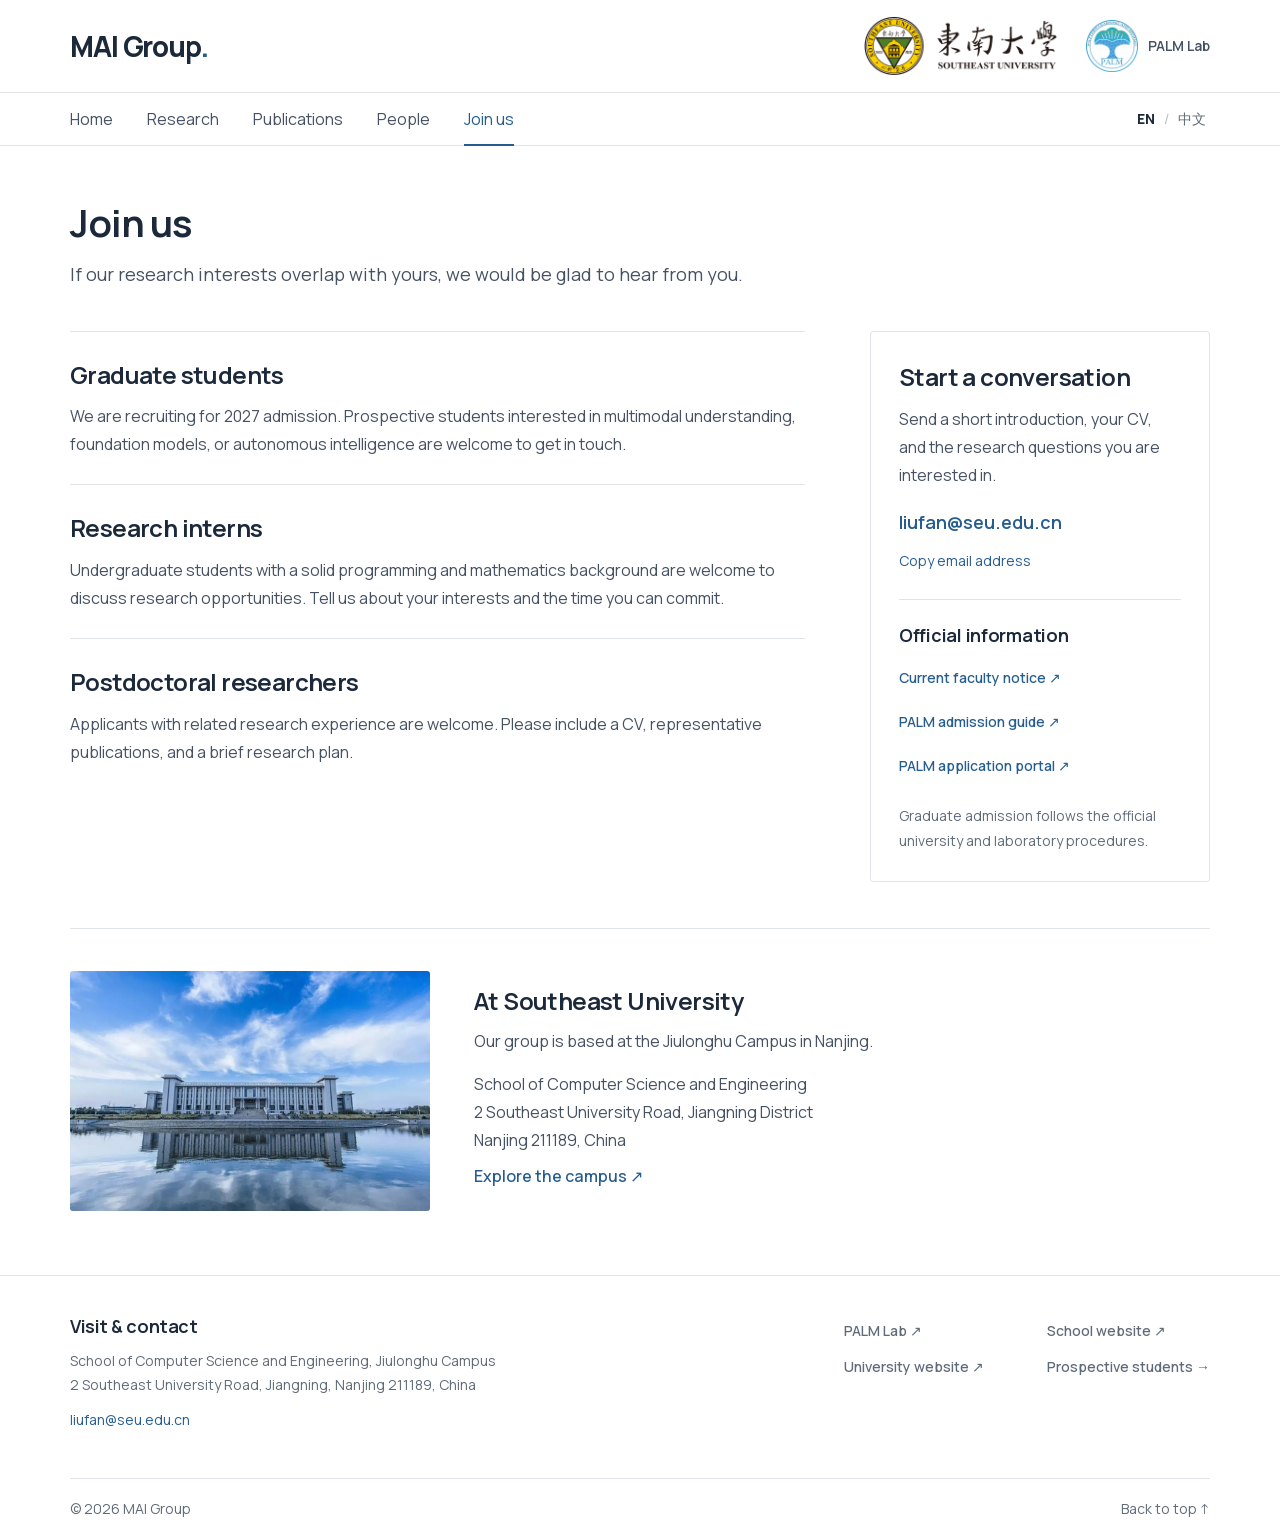
==== join.html @ bd6bc907 "Publish MAI Group academic website" ====
<!doctype html>
<html lang="en"><head><meta charset="UTF-8"><meta name="viewport" content="width=device-width, initial-scale=1"><title>Join us · MAI Group</title><meta name="description" content="Multimodal Autonomous Intelligence at PALM Lab, Southeast University. Research, people, publications, and opportunities with Prof. Fan Liu."><meta name="theme-color" content="#ffffff"><meta property="og:title" content="Join us · MAI Group"><meta property="og:description" content="Multimodal Autonomous Intelligence at Southeast University"><link rel="icon" href="assets/favicon.svg" type="image/svg+xml"><link rel="stylesheet" href="assets/fonts.css"><link rel="stylesheet" href="style.css"><script src="content.js" defer></script><script src="app.js" defer></script></head>
<body data-page="join"><a data-en="Skip to content" data-zh="跳转到正文" href="#main" class="skip-link">Skip to content</a>
<header class="site-header"><div class="container masthead"><a href="index.html" class="brand" aria-label="MAI Group home">MAI Group<span class="brand-dot" aria-hidden="true">.</span></a><div class="institution-logos"><a href="https://www.seu.edu.cn/" target="_blank" rel="noopener noreferrer" aria-label="Southeast University"><img src="assets/identity/seu.png" alt="Southeast University / 东南大学" class="seu-logo" fetchpriority="high" decoding="async"></a><a href="https://palm.seu.edu.cn/" target="_blank" rel="noopener noreferrer" class="palm-lockup" aria-label="PALM Lab"><img src="assets/identity/palm.png" alt="PALM Lab" class="palm-logo" fetchpriority="high" decoding="async"><span>PALM Lab</span></a></div></div><div class="nav-row"><div class="container nav-inner"><nav class="main-nav" id="main-nav" aria-label="Main navigation"><a data-en="Home" data-zh="首页" href="index.html">Home</a><a data-en="Research" data-zh="研究方向" href="research.html">Research</a><a data-en="Publications" data-zh="论文" href="publications.html">Publications</a><a data-en="People" data-zh="团队" href="people.html">People</a><a data-en="Join us" data-zh="加入我们" href="join.html" class="active" aria-current="page">Join us</a></nav><div class="nav-actions"><button class="language-toggle" id="language-toggle" aria-label="Switch to Chinese"><span data-lang-label="en" class="active">EN</span><span aria-hidden="true">/</span><span data-lang-label="zh">中文</span></button><button class="menu-toggle" id="menu-toggle" aria-expanded="false" aria-controls="main-nav" aria-label="Open navigation"><span></span><span></span></button></div></div></div></header>
<main class="container" id="main"><div class="page-heading"><h1 data-en="Join us" data-zh="加入我们" >Join us</h1><p data-en="If our research interests overlap with yours, we would be glad to hear from you." data-zh="如果你对我们的研究方向感兴趣，欢迎与我们交流。" >If our research interests overlap with yours, we would be glad to hear from you.</p></div><div class="join-layout"><div class="opportunities"><article class="opportunity"><h2 data-en="Graduate students" data-zh="硕士生与博士生" >Graduate students</h2><p data-en="We are recruiting for 2027 admission. Prospective students interested in multimodal understanding, foundation models, or autonomous intelligence are welcome to get in touch." data-zh="课题组招收 2027 级硕士生与博士生，欢迎对多模态理解、基础模型或自主智能感兴趣的同学联系。" >We are recruiting for 2027 admission. Prospective students interested in multimodal understanding, foundation models, or autonomous intelligence are welcome to get in touch.</p></article><article class="opportunity"><h2 data-en="Research interns" data-zh="科研实习生" >Research interns</h2><p data-en="Undergraduate students with a solid programming and mathematics background are welcome to discuss research opportunities. Tell us about your interests and the time you can commit." data-zh="欢迎具备编程与数学基础的本科生交流科研实习机会。来信可以介绍研究兴趣，以及能够投入科研的时间。" >Undergraduate students with a solid programming and mathematics background are welcome to discuss research opportunities. Tell us about your interests and the time you can commit.</p></article><article class="opportunity"><h2 data-en="Postdoctoral researchers" data-zh="博士后" >Postdoctoral researchers</h2><p data-en="Applicants with related research experience are welcome. Please include a CV, representative publications, and a brief research plan." data-zh="欢迎具有相关研究经历的申请者联系。请提供个人简历、代表性论文及简要研究计划。" >Applicants with related research experience are welcome. Please include a CV, representative publications, and a brief research plan.</p></article></div><aside class="contact-panel"><h2 data-en="Start a conversation" data-zh="联系我们" >Start a conversation</h2><p data-en="Send a short introduction, your CV, and the research questions you are interested in." data-zh="请简要介绍自己，附上个人简历，并说明感兴趣的研究问题。" >Send a short introduction, your CV, and the research questions you are interested in.</p><a class="contact-email" href="mailto:liufan@seu.edu.cn">liufan@seu.edu.cn</a><button data-en="Copy email address" data-zh="复制邮箱" id="copy-email" class="copy-button">Copy email address</button><hr><h3 data-en="Official information" data-zh="官方信息" >Official information</h3><a data-en="Current faculty notice ↗" data-zh="教师主页招生信息 ↗" href="https://cs.seu.edu.cn/liufan/main.htm" class="text-link" target="_blank" rel="noopener noreferrer">Current faculty notice ↗</a><a data-en="PALM admission guide ↗" data-zh="PALM 实验室申请指南 ↗" href="https://palm.seu.edu.cn/application.html" class="text-link" target="_blank" rel="noopener noreferrer">PALM admission guide ↗</a><a data-en="PALM application portal ↗" data-zh="PALM 实验室申请入口 ↗" href="https://palmlab.cn/" class="text-link" target="_blank" rel="noopener noreferrer">PALM application portal ↗</a><p data-en="Graduate admission follows the official university and laboratory procedures." data-zh="研究生录取遵循学校与实验室的正式流程。" class="contact-note">Graduate admission follows the official university and laboratory procedures.</p></aside></div><section class="visit-section"><img src="assets/campus-library.jpg" alt="Li Wenzheng Library, Jiulonghu Campus" class="" loading="lazy" decoding="async"><div><h2 data-en="At Southeast University" data-zh="在东南大学" >At Southeast University</h2><p data-en="Our group is based at the Jiulonghu Campus in Nanjing." data-zh="课题组位于南京东南大学九龙湖校区。" >Our group is based at the Jiulonghu Campus in Nanjing.</p><p data-en="School of Computer Science and Engineering
2 Southeast University Road, Jiangning District
Nanjing 211189, China" data-zh="南京市江宁区东南大学路 2 号
东南大学九龙湖校区计算机科学与工程学院
邮编 211189" class="address">School of Computer Science and Engineering
2 Southeast University Road, Jiangning District
Nanjing 211189, China</p><a data-en="Explore the campus ↗" data-zh="了解校园 ↗" href="https://seuaa.seu.edu.cn/2023/1228/c51495a477424/page.psp" class="text-link" target="_blank" rel="noopener noreferrer">Explore the campus ↗</a></div></section></main>
<footer class="site-footer"><div class="container footer-grid"><div><h2 data-en="Visit &amp; contact" data-zh="访问与联系" >Visit &amp; contact</h2><p data-en="School of Computer Science and Engineering, Jiulonghu Campus" data-zh="东南大学九龙湖校区计算机科学与工程学院" >School of Computer Science and Engineering, Jiulonghu Campus</p><p data-en="2 Southeast University Road, Jiangning, Nanjing 211189, China" data-zh="南京市江宁区东南大学路 2 号 · 邮编 211189" >2 Southeast University Road, Jiangning, Nanjing 211189, China</p><a class="email-link" href="mailto:liufan@seu.edu.cn">liufan@seu.edu.cn</a></div><div class="footer-links"><a data-en="PALM Lab ↗" data-zh="PALM 实验室 ↗" href="https://palm.seu.edu.cn/" class="text-link" target="_blank" rel="noopener noreferrer">PALM Lab ↗</a><a data-en="School website ↗" data-zh="学院官网 ↗" href="https://cs.seu.edu.cn/" class="text-link" target="_blank" rel="noopener noreferrer">School website ↗</a><a data-en="University website ↗" data-zh="学校官网 ↗" href="https://www.seu.edu.cn/" class="text-link" target="_blank" rel="noopener noreferrer">University website ↗</a><a data-en="Prospective students →" data-zh="申请与交流 →" href="join.html" class="text-link">Prospective students →</a></div></div><div class="container footer-bottom"><p>© <span id="current-year">2026</span> MAI Group</p><a data-en="Back to top ↑" data-zh="返回顶部 ↑" href="#">Back to top ↑</a></div></footer><div class="toast" id="toast" role="status" aria-live="polite"></div>
<dialog id="citation-dialog" aria-labelledby="citation-heading"><div class="dialog-heading"><h2 data-en="Citation" data-zh="引用信息" id="citation-heading">Citation</h2><button id="close-dialog" aria-label="Close">×</button></div><p id="citation-text"></p><div class="dialog-actions"><button data-en="Copy citation" data-zh="复制引用" id="copy-citation" class="button">Copy citation</button></div></dialog>
</body></html>
---- assets/fonts.css ----
@font-face {
  font-family: 'Manrope';
  font-style: normal;
  font-weight: 400 800;
  font-display: swap;
  src: url(./manrope-normal.woff2) format('woff2');
  unicode-range: U+0000-00FF, U+0131, U+0152-0153, U+02BB-02BC, U+02C6, U+02DA, U+02DC, U+0304, U+0308, U+0329, U+2000-206F, U+20AC, U+2122, U+2191, U+2193, U+2212, U+2215, U+FEFF, U+FFFD;
}
---- style.css ----
@charset "UTF-8";
/* One family and a shared scale for all pages. */
:root{--page:#fff;--ink:#1c293b;--body:#465263;--muted:#606b79;--accent:#265d91;--line:#e1e5ea;--subtle:#f5f7fa;--font:'Manrope',-apple-system,BlinkMacSystemFont,'Segoe UI','PingFang SC','Microsoft YaHei',sans-serif;--text-sm:14px;--text-body:16px;--text-lead:18px;--text-heading:20px;--text-section:28px;--text-hero:46px}
*{box-sizing:border-box}html{scroll-padding-top:158px}body{margin:0;background:var(--page);color:var(--ink);font:400 var(--text-body)/1.75 var(--font);-webkit-font-smoothing:antialiased}button,input,select{font:inherit}button{cursor:pointer;color:inherit;border:0;background:transparent}a{color:var(--accent);text-decoration:none;text-underline-offset:4px}a:hover{text-decoration:underline}a,button,input,select{-webkit-tap-highlight-color:transparent}a:focus-visible,button:focus-visible,input:focus-visible,select:focus-visible{outline:2px solid var(--accent);outline-offset:4px}::selection{background:#dce9f6;color:var(--ink)}p,h1,h2,h3,figure{margin:0}h1,h2,h3{font-weight:650;line-height:1.4}h2{font-size:28px;letter-spacing:-.025em}h3{font-size:20px;letter-spacing:-.015em}img{display:block;max-width:100%}svg{display:block}[hidden]{display:none!important}.container{width:calc(100% - 96px);max-width:1140px;margin-inline:auto}.sr-only{position:absolute;width:1px;height:1px;padding:0;margin:-1px;overflow:hidden;clip:rect(0,0,0,0);white-space:nowrap;border:0}.skip-link{position:fixed;top:-70px;left:16px;background:var(--ink);color:#fff;padding:12px 20px;z-index:100}.skip-link:focus{top:12px}.text-link{display:inline-flex;align-items:center;min-height:44px;font-weight:550;font-size:16px}.button{display:inline-flex;align-items:center;justify-content:center;min-height:46px;padding:10px 20px;background:var(--accent);color:#fff;border:1px solid var(--accent);border-radius:3px;font-weight:550;font-size:16px}.button:hover{background:#1c4b78;text-decoration:none}.button.secondary{background:#fff;color:var(--accent)}.button.secondary:hover{background:#edf3f9}.resource-links{display:flex;align-items:center;flex-wrap:wrap;gap:20px}.resource-links a,.resource-links button{font-size:14px;min-height:44px;display:inline-flex;align-items:center;font-weight:550;padding:0;color:var(--accent)}.inline-link{font-weight:550}
/* Institutional masthead. */
.site-header{position:sticky;top:0;z-index:40;background:#fff}.masthead{height:92px;display:flex;align-items:center;justify-content:space-between;gap:28px}.brand{color:var(--ink);font-size:28px;letter-spacing:-.04em;font-weight:750;white-space:nowrap}.brand:hover{text-decoration:none;color:var(--accent)}.brand-dot{color:var(--accent)}.institution-logos{display:flex;align-items:center;gap:28px}.seu-logo{width:195px;height:auto}.palm-lockup{display:flex;gap:10px;align-items:center;color:var(--body);font-size:14px;font-weight:600}.palm-logo{height:52px;width:52px;object-fit:contain}.nav-row{border-top:1px solid var(--line);border-bottom:1px solid var(--line)}.nav-inner{height:52px;display:flex;align-items:center;justify-content:space-between}.main-nav{display:flex;gap:34px;height:100%;align-items:center}.main-nav a{color:var(--body);height:100%;display:flex;align-items:center;position:relative}.main-nav a:hover,.main-nav a.active{color:var(--accent);text-decoration:none}.main-nav a.active::after{position:absolute;content:'';height:2px;bottom:-1px;left:0;right:0;background:var(--accent)}.nav-actions{display:flex;align-items:center;gap:12px}.language-toggle{display:flex;align-items:center;gap:9px;font-size:14px;min-height:44px;padding:0 4px;color:var(--muted)}.language-toggle .active{font-weight:750;color:var(--ink)}.language-toggle>span:nth-child(2){color:#b2b8c1}.menu-toggle{display:none;width:44px;height:44px;align-items:center;justify-content:center;flex-direction:column;gap:6px}.menu-toggle span{display:block;width:22px;height:2px;background:var(--ink)}.menu-toggle[aria-expanded=true] span:first-child{transform:translateY(4px) rotate(45deg)}.menu-toggle[aria-expanded=true] span:last-child{transform:translateY(-4px) rotate(-45deg)}
.home-hero{display:grid;grid-template-columns:minmax(0,1.3fr) minmax(0,1fr);gap:64px;padding:60px 0 48px;align-items:center}.hero-copy h1{font-size:46px;line-height:1.2;letter-spacing:-.035em;max-width:580px}.hero-description{font-size:18px;line-height:1.75;color:var(--body);margin-top:22px}.hero-affiliation{margin-top:14px;color:var(--muted);font-size:16px}.hero-actions{display:flex;align-items:center;gap:25px;margin-top:26px;flex-wrap:wrap}.campus-figure img{width:100%;aspect-ratio:1.5;object-fit:cover;border-radius:3px}.campus-figure figcaption{font-size:14px;margin-top:10px;color:var(--muted)}.campus-figure figcaption a{color:var(--muted)}.research-strip{display:grid;grid-template-columns:repeat(3,minmax(0,1fr));border-block:1px solid var(--line)}.research-entry{padding:24px 32px 26px 0;position:relative;color:var(--ink)}.research-entry+.research-entry{border-left:1px solid var(--line);padding-left:28px}.research-entry h2{font-size:20px;letter-spacing:-.015em;margin-bottom:9px;padding-right:20px}.research-entry p{font-size:14px;line-height:1.75;color:var(--muted);max-width:280px}.research-entry>span{position:absolute;right:20px;top:24px;color:var(--accent);font-size:20px}.research-entry:hover{text-decoration:none}.research-entry:hover h2{color:var(--accent)}.section{padding:48px 0;border-top:1px solid var(--line)}.section-heading{display:flex;justify-content:space-between;align-items:baseline;gap:24px;margin-bottom:26px}.section-heading .text-link{white-space:nowrap}.news-section{display:grid;grid-template-columns:190px 1fr;gap:28px;padding:34px 0 36px}.news-section .section-heading{margin:0}.news-list article{display:grid;grid-template-columns:96px 1fr;gap:24px;padding:7px 0}.news-list time{color:var(--muted);font-size:14px;line-height:28px}.news-list p{font-size:16px;line-height:1.75;color:var(--body)}.news-list .inline-link{white-space:nowrap;font-size:14px}.project-grid{display:grid;grid-template-columns:repeat(3,minmax(0,1fr));gap:28px}.project-visual{display:flex;align-items:center;justify-content:center;height:172px;border:1px solid var(--line);background:#fff;border-radius:3px;overflow:hidden;padding:13px}.project-visual img{width:100%;height:100%;object-fit:contain}.project-visual:hover{border-color:#98b3cb}.paper-meta{display:flex;align-items:center;flex-wrap:wrap;gap:10px;font-size:14px;margin:18px 0 9px}.venue{font-weight:650;color:var(--accent)}.oral{font-weight:600;color:#805426;border-left:1px solid #d9c9b8;padding-left:10px}.project-card h3 a{color:var(--ink)}.project-card h3 a:hover{color:var(--accent)}.project-card>p{margin-top:10px;color:var(--body);font-size:16px;line-height:1.75}.project-card .resource-links{margin-top:7px}.people-preview{display:grid;grid-template-columns:repeat(5,minmax(0,1fr));gap:30px}.person-preview{color:var(--ink)}.person-preview>img,.mini-placeholder{width:116px;height:116px;border-radius:50%;object-fit:cover;object-position:50% 32%;margin-bottom:17px}.person-preview:first-child img{object-position:50% 18%}.person-preview h3{font-size:18px}.person-preview p{font-size:14px;color:var(--muted);margin-top:4px}.person-preview:hover{text-decoration:none}.person-preview:hover h3{color:var(--accent)}.mini-placeholder{background:#f1f4f7;display:flex;justify-content:center;align-items:center;font-weight:600;font-size:28px;color:#708096}.join-banner{border:1px solid var(--line);border-left:3px solid var(--accent);padding:28px 32px;display:flex;align-items:center;justify-content:space-between;gap:32px;margin:16px 0 62px}.join-banner h2{font-size:24px;margin-bottom:6px}.join-banner p{color:var(--body)}.join-banner>.button{flex-shrink:0}
.page-heading{padding:52px 0 34px;max-width:830px}.page-heading h1{font-size:38px;letter-spacing:-.03em;line-height:1.3}.page-heading p{font-size:18px;color:var(--body);margin-top:12px}.on-this-page{display:flex;gap:30px;flex-wrap:wrap;border-bottom:1px solid var(--line);padding-bottom:15px}.research-section{display:grid;grid-template-columns:310px minmax(0,1fr);gap:64px;padding:44px 0;border-bottom:1px solid var(--line)}.research-section:last-of-type{border-bottom:0;margin-bottom:24px}.research-intro h2{font-size:28px}.research-intro>p{color:var(--body);margin-top:15px}.research-intro .research-focus{font-size:14px;color:var(--muted);margin-top:20px}.research-papers{display:grid;gap:25px}.research-paper+.research-paper{border-top:1px solid var(--line);padding-top:24px}.research-paper .paper-meta{margin-top:0}.research-paper h3 a{color:var(--ink)}.research-paper>p{margin-top:9px;color:var(--body)}.research-paper .resource-links{margin-top:6px}.publication-controls{border-bottom:1px solid var(--line);padding-bottom:22px}.scope-filters{display:flex;gap:8px;flex-wrap:wrap;margin-bottom:20px}.filter-button{min-height:44px;padding:8px 17px;font-size:16px;border:1px solid var(--line);border-radius:3px;color:var(--body)}.filter-button:hover{background:var(--subtle)}.filter-button.active{color:var(--accent);border-color:#b7cada;background:#edf3f9;font-weight:600}.publication-tools{display:flex;gap:18px}.search-label{display:flex;align-items:center;gap:10px;flex:1;max-width:580px;border:1px solid #c4ccd6;border-radius:3px;padding:0 13px}.search-label svg{width:19px;height:19px;fill:none;stroke:var(--muted);stroke-width:1.7;flex-shrink:0}.search-label input{min-width:0;width:100%;height:46px;background:none;border:none;color:var(--ink);outline:none;font-size:16px}.search-label:focus-within{outline:2px solid var(--accent);outline-offset:2px}.search-label input:focus-visible{outline:none}.search-label input::placeholder{color:var(--muted)}.topic-label select{max-width:100%;height:48px;border:1px solid #c4ccd6;border-radius:3px;background:#fff;padding:0 30px 0 13px;color:var(--body);font-size:16px}.result-count{font-size:14px;color:var(--muted);padding:18px 0 0;min-height:42px}.publication-row{display:grid;grid-template-columns:175px minmax(0,1fr);gap:28px;padding:26px 0;border-bottom:1px solid var(--line)}.publication-thumbnail{display:flex;align-items:center;justify-content:center;width:175px;min-height:118px;max-height:145px;border:1px solid var(--line);border-radius:3px;padding:10px}.publication-thumbnail img{width:100%;max-height:125px;object-fit:contain}.publication-text-thumb{align-self:start;display:flex;flex-direction:column;justify-content:center;align-items:flex-start;padding:20px;background:var(--subtle);color:var(--body);font-size:14px;line-height:1.5;gap:8px}.publication-text-thumb strong{color:var(--accent);font-size:18px}.publication-row .paper-meta{margin-top:0}.publication-row h2{font-size:20px;line-height:1.5;letter-spacing:-.01em}.publication-row h2>a{color:var(--ink)}.publication-authors{font-size:14px;color:var(--muted);margin-top:8px;line-height:1.9}.publication-authors a{color:var(--ink);font-weight:600}.publication-row .resource-links{margin-top:5px}.publication-note{margin:28px 0 60px;font-size:14px;color:var(--muted)}.empty-state{padding:60px 0;text-align:center}.empty-state p{margin:12px 0 24px;color:var(--muted)}
.people-section{padding:28px 0 44px;border-top:1px solid var(--line)}.faculty-profile{display:grid;grid-template-columns:166px minmax(0,680px);gap:32px;align-items:start}.faculty-portrait{width:166px;height:204px;object-fit:cover;object-position:center 22%;border-radius:3px}.name-line{display:flex;align-items:baseline;gap:15px}.name-line h3{font-size:24px}.name-line span{font-size:16px;color:var(--muted)}.faculty-role{color:var(--accent);margin-top:3px}.faculty-bio{color:var(--body);margin:15px 0 10px}.people-grid{display:grid;grid-template-columns:repeat(3,minmax(0,1fr));gap:36px}.person-card{display:grid;grid-template-columns:112px minmax(0,1fr);column-gap:20px;align-items:start;scroll-margin-top:20px}.portrait{width:112px;height:140px;border-radius:3px;object-fit:cover;object-position:center 28%}.name-placeholder{display:flex;align-items:center;justify-content:center;background:#f1f4f7;color:#708096;font-size:30px;font-weight:600}.person-info h3{font-size:20px}.person-other-name{font-size:14px;color:var(--muted);margin-top:2px}.person-institution{font-size:14px;color:var(--body);margin-top:10px}.person-interests{font-size:14px;color:var(--muted);margin-top:9px;line-height:1.7}.person-info .resource-links{column-gap:15px;row-gap:0;margin-top:6px}
.join-layout{display:grid;grid-template-columns:minmax(0,1fr) 340px;gap:65px;padding:6px 0 46px}.opportunity{padding:26px 0;border-top:1px solid var(--line)}.opportunity h2{font-size:24px;margin-bottom:11px}.opportunity p{color:var(--body)}.contact-panel{border:1px solid var(--line);padding:28px;align-self:start;border-radius:3px}.contact-panel h2{font-size:24px;margin-bottom:12px}.contact-panel p{color:var(--body)}.contact-email{display:block;font-size:18px;font-weight:600;margin-top:18px;overflow-wrap:anywhere}.copy-button{color:var(--accent);font-size:14px;padding:5px 0;min-height:44px}.contact-panel hr{border:0;border-top:1px solid var(--line);margin:16px 0 23px}.contact-panel h3{font-size:18px;margin-bottom:8px}.contact-panel>.text-link{display:flex;font-size:14px}.contact-panel .contact-note{font-size:14px;margin-top:16px;color:var(--muted)}.visit-section{border-top:1px solid var(--line);display:grid;grid-template-columns:360px minmax(0,1fr);gap:44px;align-items:center;padding:42px 0 64px}.visit-section img{width:100%;border-radius:3px}.visit-section h2{font-size:24px;margin-bottom:10px}.visit-section p{color:var(--body)}.address{white-space:pre-line;margin-top:15px}
.project-detail{padding:35px 0 65px}.breadcrumb{font-size:14px}.project-detail .paper-meta{margin-top:30px}.project-detail h1{font-size:34px;line-height:1.4;letter-spacing:-.025em;max-width:960px}.project-detail .publication-authors{font-size:16px;max-width:960px;margin-top:14px}.project-detail>.resource-links{margin-top:18px;gap:24px}.project-figure{margin:32px 0;border:1px solid var(--line);padding:26px;border-radius:3px}.project-figure img{width:100%;max-height:520px;object-fit:contain}.project-figure figcaption{font-size:14px;color:var(--muted);margin-top:15px}.project-overview{display:grid;grid-template-columns:220px 1fr;gap:40px;border-top:1px solid var(--line);padding:28px 0;margin-top:30px}.project-overview h2{font-size:24px}.project-overview p{color:var(--body);max-width:760px}.project-related{border-top:1px solid var(--line);margin-top:12px;padding-top:18px}.project-not-found{padding:65px 0}.project-not-found h1{font-size:32px}.project-not-found p{margin:15px 0 25px;color:var(--body)}
.site-footer{border-top:1px solid var(--line);background:#fff}.footer-grid{display:grid;grid-template-columns:1fr auto;gap:48px;padding:38px 0}.footer-grid h2{font-size:18px;margin-bottom:10px}.footer-grid p,.footer-links a{font-size:14px;color:var(--muted)}.email-link{font-size:14px;display:inline-block;margin-top:10px;min-height:32px}.footer-links{display:grid;grid-template-columns:1fr 1fr;column-gap:40px;align-content:start}.footer-links .text-link{min-height:36px}.footer-bottom{display:flex;justify-content:space-between;gap:24px;border-top:1px solid var(--line);padding:18px 0;font-size:14px;color:var(--muted)}.footer-bottom a{color:var(--muted)}.toast{position:fixed;bottom:24px;left:50%;transform:translateX(-50%);max-width:calc(100% - 40px);background:var(--ink);color:#fff;border-radius:4px;font-size:14px;padding:10px 18px;z-index:100;display:none}.toast.visible{display:block}dialog{border:1px solid var(--line);border-radius:6px;padding:28px;width:min(640px,calc(100% - 32px));color:var(--ink);font:inherit;max-height:80vh;overflow:auto}dialog::backdrop{background:#1c293b66}.dialog-heading{display:flex;align-items:center;justify-content:space-between;gap:20px;margin-bottom:20px}.dialog-heading h2{font-size:24px}.dialog-heading button{width:44px;height:44px;font-size:28px}.dialog-actions{margin-top:25px}#citation-text{color:var(--body);overflow-wrap:anywhere}
@media(max-width:1100px){.container{width:calc(100% - 64px)}.home-hero{gap:36px}.hero-copy h1{font-size:40px}.people-grid{gap:24px}.person-card{grid-template-columns:1fr}.portrait{width:150px;height:172px;margin-bottom:16px}.project-grid{gap:22px}.project-visual{height:145px}.research-entry+.research-entry{padding-left:20px}.research-entry{padding-right:25px}.research-entry h2{font-size:18px}.research-entry>span{right:8px}.join-layout{gap:36px;grid-template-columns:1fr 310px}.contact-panel{padding:24px}.research-section{grid-template-columns:270px 1fr;gap:36px}.news-section{grid-template-columns:150px 1fr}}
@media(max-width:760px){html{scroll-padding-top:140px}.container{width:calc(100% - 40px)}.masthead{height:78px;gap:14px}.brand{font-size:24px}.institution-logos{gap:15px}.seu-logo{width:148px}.palm-logo{width:42px;height:42px}.palm-lockup span{display:none}.nav-inner{height:48px}.main-nav{gap:24px}.main-nav a{font-size:14px}.home-hero{grid-template-columns:1fr;gap:28px;padding-top:36px}.hero-copy h1{font-size:36px;max-width:600px}.hero-description{font-size:16px;max-width:600px}.hero-affiliation{font-size:16px}.campus-figure{max-width:560px}.campus-figure img{aspect-ratio:2.1}.research-strip{grid-template-columns:1fr}.research-entry,.research-entry+.research-entry{padding:20px 26px 20px 0;border-left:0}.research-entry+.research-entry{border-top:1px solid var(--line)}.research-entry h2{font-size:20px;margin-bottom:5px}.research-entry p{max-width:none}.research-entry>span{right:4px;top:19px}.news-section{grid-template-columns:1fr;gap:12px;padding:30px 0}.news-list article{gap:14px;grid-template-columns:82px 1fr;padding:9px 0}.project-grid{grid-template-columns:1fr;gap:34px}.project-card{display:grid;grid-template-columns:180px 1fr;gap:0 24px}.project-card>.project-visual{grid-row:1/5;height:145px;align-self:start}.project-card .paper-meta{margin-top:0}.project-card h3{font-size:20px}.project-card>p{font-size:16px}.section{padding:36px 0}.section-heading{margin-bottom:23px}.section-heading h2{font-size:26px}.people-preview{gap:20px;grid-template-columns:repeat(3,minmax(0,1fr))}.person-preview h3{font-size:16px}.person-preview>img,.mini-placeholder{width:96px;height:96px}.join-banner{padding:25px;align-items:flex-start;flex-direction:column;gap:18px;margin-bottom:42px}.join-banner h2{font-size:24px}.page-heading{padding:36px 0 28px}.page-heading h1{font-size:32px}.page-heading p{font-size:16px}.research-section{grid-template-columns:1fr;gap:24px;padding:32px 0}.research-intro h2{font-size:26px}.research-intro .research-focus{margin-top:10px}.on-this-page{gap:8px 22px}.on-this-page a{font-size:14px}.research-papers{border-left:2px solid var(--line);padding-left:22px}.publication-tools{flex-direction:column;gap:12px}.topic-label select{width:100%}.search-label{max-width:none}.scope-filters{gap:7px}.filter-button{padding:8px 12px;font-size:14px}.publication-row{grid-template-columns:132px 1fr;gap:22px}.publication-thumbnail{width:132px;min-height:100px;max-height:115px}.publication-row h2{font-size:20px}.people-grid{grid-template-columns:repeat(2,minmax(0,1fr));gap:34px}.faculty-profile{grid-template-columns:140px 1fr;gap:26px}.faculty-portrait{width:140px;height:183px}.join-layout{grid-template-columns:1fr;gap:18px}.contact-panel{max-width:100%}.visit-section{grid-template-columns:1fr;gap:25px}.visit-section img{max-width:500px}.footer-grid{grid-template-columns:1fr;gap:22px}.footer-links{grid-template-columns:repeat(2,max-content);gap:0 32px}.project-detail h1{font-size:28px}.project-overview{grid-template-columns:1fr;gap:16px}.project-figure{padding:14px}}
@media(max-width:540px){.container{width:calc(100% - 36px)}.masthead{height:76px}.brand{font-size:22px}.institution-logos{gap:10px}.seu-logo{width:119px}.palm-logo{height:36px;width:36px}.nav-inner{justify-content:flex-end;position:relative}.nav-actions{width:100%;justify-content:space-between}.menu-toggle{display:flex}.main-nav{display:none;position:absolute;left:-18px;right:-18px;top:48px;background:#fff;border-bottom:1px solid var(--line);height:auto;padding:12px 18px 20px;box-shadow:0 12px 20px #1c293b0a}.main-nav.open{display:flex;flex-direction:column;align-items:stretch;gap:0}.main-nav a{font-size:16px;min-height:46px}.main-nav a.active::after{display:none}.main-nav a.active{font-weight:650}.hero-copy h1{font-size:32px}.home-hero{padding:32px 0;gap:26px}.hero-description{margin-top:19px}.hero-actions{gap:12px 20px;margin-top:21px}.button{font-size:16px;padding:9px 15px}.campus-figure img{aspect-ratio:1.85}.section-heading{gap:12px;align-items:center}.section-heading>.text-link{font-size:14px}.news-list article{grid-template-columns:1fr;gap:2px;padding:9px 0}.news-list time{line-height:24px}.project-card{display:block}.project-card>.project-visual{height:180px}.project-card .paper-meta{margin-top:18px}.project-card h3{font-size:20px}.project-card>p{margin-top:9px}.people-preview{grid-template-columns:repeat(2,minmax(0,1fr));gap:26px 20px}.person-preview>img,.mini-placeholder{width:100px;height:100px;margin-bottom:12px}.person-preview h3{font-size:18px}.people-grid{grid-template-columns:1fr;gap:30px}.person-card{grid-template-columns:112px 1fr;gap:20px}.portrait{width:112px;height:140px;margin:0}.person-card .person-info h3{font-size:20px}.faculty-profile{grid-template-columns:1fr;gap:20px}.faculty-portrait{width:140px;height:180px}.people-section{padding:26px 0 32px}.publication-row{grid-template-columns:1fr;gap:14px}.publication-thumbnail{width:100%;height:142px;max-height:142px;min-height:0;justify-content:flex-start}.publication-thumbnail img{height:120px;max-width:100%;object-position:left}.publication-text-thumb{display:none}.publication-row .paper-meta{margin-bottom:7px}.publication-note{margin-bottom:40px}.result-count{padding-top:15px}.project-detail{padding-top:25px}.project-detail h1{font-size:26px}.project-detail .publication-authors{font-size:14px}.project-figure{margin:25px 0;padding:10px}.project-figure figcaption{font-size:14px}.join-banner{padding:22px}.join-banner .button{width:auto}.footer-bottom{flex-wrap:wrap}.footer-links{grid-template-columns:1fr 1fr;gap:0 24px}.footer-grid{padding:30px 0}.page-heading h1{font-size:32px}.scope-filters{gap:8px}.filter-button{flex-grow:1}.project-related{font-size:14px}}
@media(prefers-reduced-motion:reduce){*{scroll-behavior:auto!important;animation:none!important;transition:none!important}}
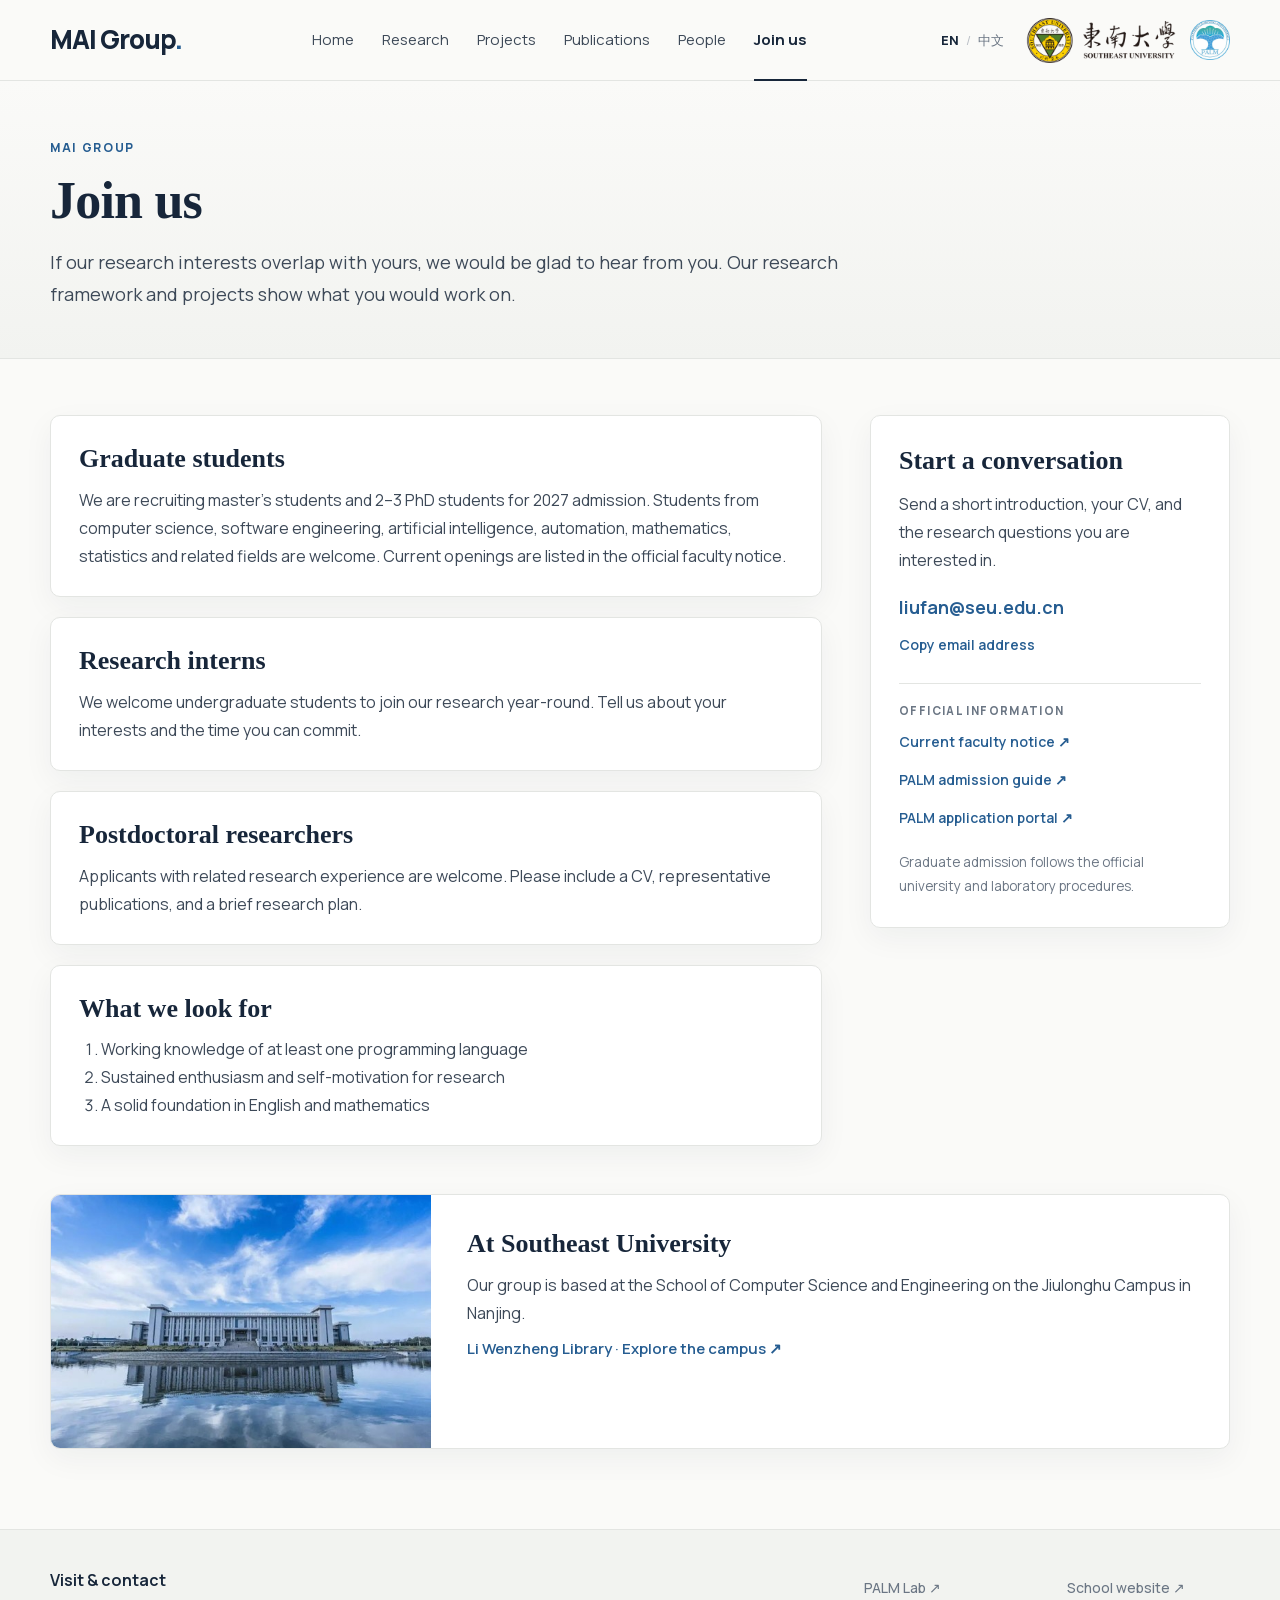
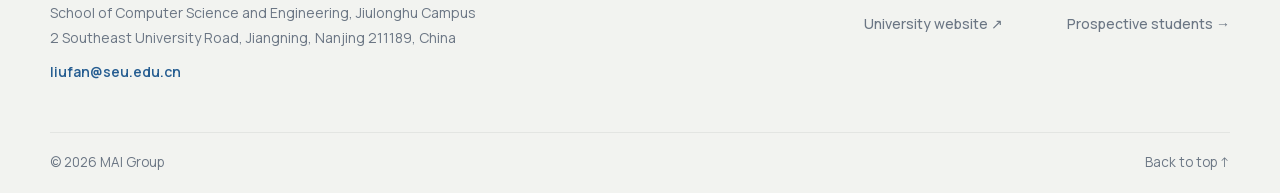
==== commit 04400440: "Restructure site: research framework, projects, people and publications - Research page: a framework" ====
--- a/join.html
+++ b/join.html
@@ -1,14 +1,125 @@
 <!doctype html>
-<html lang="en"><head><meta charset="UTF-8"><meta name="viewport" content="width=device-width, initial-scale=1"><title>Join us · MAI Group</title><meta name="description" content="Multimodal Autonomous Intelligence at PALM Lab, Southeast University. Research, people, publications, and opportunities with Prof. Fan Liu."><meta name="theme-color" content="#ffffff"><meta property="og:title" content="Join us · MAI Group"><meta property="og:description" content="Multimodal Autonomous Intelligence at Southeast University"><link rel="icon" href="assets/favicon.svg" type="image/svg+xml"><link rel="stylesheet" href="assets/fonts.css"><link rel="stylesheet" href="style.css"><script src="content.js" defer></script><script src="app.js" defer></script></head>
-<body data-page="join"><a data-en="Skip to content" data-zh="跳转到正文" href="#main" class="skip-link">Skip to content</a>
-<header class="site-header"><div class="container masthead"><a href="index.html" class="brand" aria-label="MAI Group home">MAI Group<span class="brand-dot" aria-hidden="true">.</span></a><div class="institution-logos"><a href="https://www.seu.edu.cn/" target="_blank" rel="noopener noreferrer" aria-label="Southeast University"><img src="assets/identity/seu.png" alt="Southeast University / 东南大学" class="seu-logo" fetchpriority="high" decoding="async"></a><a href="https://palm.seu.edu.cn/" target="_blank" rel="noopener noreferrer" class="palm-lockup" aria-label="PALM Lab"><img src="assets/identity/palm.png" alt="PALM Lab" class="palm-logo" fetchpriority="high" decoding="async"><span>PALM Lab</span></a></div></div><div class="nav-row"><div class="container nav-inner"><nav class="main-nav" id="main-nav" aria-label="Main navigation"><a data-en="Home" data-zh="首页" href="index.html">Home</a><a data-en="Research" data-zh="研究方向" href="research.html">Research</a><a data-en="Publications" data-zh="论文" href="publications.html">Publications</a><a data-en="People" data-zh="团队" href="people.html">People</a><a data-en="Join us" data-zh="加入我们" href="join.html" class="active" aria-current="page">Join us</a></nav><div class="nav-actions"><button class="language-toggle" id="language-toggle" aria-label="Switch to Chinese"><span data-lang-label="en" class="active">EN</span><span aria-hidden="true">/</span><span data-lang-label="zh">中文</span></button><button class="menu-toggle" id="menu-toggle" aria-expanded="false" aria-controls="main-nav" aria-label="Open navigation"><span></span><span></span></button></div></div></div></header>
-<main class="container" id="main"><div class="page-heading"><h1 data-en="Join us" data-zh="加入我们" >Join us</h1><p data-en="If our research interests overlap with yours, we would be glad to hear from you." data-zh="如果你对我们的研究方向感兴趣，欢迎与我们交流。" >If our research interests overlap with yours, we would be glad to hear from you.</p></div><div class="join-layout"><div class="opportunities"><article class="opportunity"><h2 data-en="Graduate students" data-zh="硕士生与博士生" >Graduate students</h2><p data-en="We are recruiting for 2027 admission. Prospective students interested in multimodal understanding, foundation models, or autonomous intelligence are welcome to get in touch." data-zh="课题组招收 2027 级硕士生与博士生，欢迎对多模态理解、基础模型或自主智能感兴趣的同学联系。" >We are recruiting for 2027 admission. Prospective students interested in multimodal understanding, foundation models, or autonomous intelligence are welcome to get in touch.</p></article><article class="opportunity"><h2 data-en="Research interns" data-zh="科研实习生" >Research interns</h2><p data-en="Undergraduate students with a solid programming and mathematics background are welcome to discuss research opportunities. Tell us about your interests and the time you can commit." data-zh="欢迎具备编程与数学基础的本科生交流科研实习机会。来信可以介绍研究兴趣，以及能够投入科研的时间。" >Undergraduate students with a solid programming and mathematics background are welcome to discuss research opportunities. Tell us about your interests and the time you can commit.</p></article><article class="opportunity"><h2 data-en="Postdoctoral researchers" data-zh="博士后" >Postdoctoral researchers</h2><p data-en="Applicants with related research experience are welcome. Please include a CV, representative publications, and a brief research plan." data-zh="欢迎具有相关研究经历的申请者联系。请提供个人简历、代表性论文及简要研究计划。" >Applicants with related research experience are welcome. Please include a CV, representative publications, and a brief research plan.</p></article></div><aside class="contact-panel"><h2 data-en="Start a conversation" data-zh="联系我们" >Start a conversation</h2><p data-en="Send a short introduction, your CV, and the research questions you are interested in." data-zh="请简要介绍自己，附上个人简历，并说明感兴趣的研究问题。" >Send a short introduction, your CV, and the research questions you are interested in.</p><a class="contact-email" href="mailto:liufan@seu.edu.cn">liufan@seu.edu.cn</a><button data-en="Copy email address" data-zh="复制邮箱" id="copy-email" class="copy-button">Copy email address</button><hr><h3 data-en="Official information" data-zh="官方信息" >Official information</h3><a data-en="Current faculty notice ↗" data-zh="教师主页招生信息 ↗" href="https://cs.seu.edu.cn/liufan/main.htm" class="text-link" target="_blank" rel="noopener noreferrer">Current faculty notice ↗</a><a data-en="PALM admission guide ↗" data-zh="PALM 实验室申请指南 ↗" href="https://palm.seu.edu.cn/application.html" class="text-link" target="_blank" rel="noopener noreferrer">PALM admission guide ↗</a><a data-en="PALM application portal ↗" data-zh="PALM 实验室申请入口 ↗" href="https://palmlab.cn/" class="text-link" target="_blank" rel="noopener noreferrer">PALM application portal ↗</a><p data-en="Graduate admission follows the official university and laboratory procedures." data-zh="研究生录取遵循学校与实验室的正式流程。" class="contact-note">Graduate admission follows the official university and laboratory procedures.</p></aside></div><section class="visit-section"><img src="assets/campus-library.jpg" alt="Li Wenzheng Library, Jiulonghu Campus" class="" loading="lazy" decoding="async"><div><h2 data-en="At Southeast University" data-zh="在东南大学" >At Southeast University</h2><p data-en="Our group is based at the Jiulonghu Campus in Nanjing." data-zh="课题组位于南京东南大学九龙湖校区。" >Our group is based at the Jiulonghu Campus in Nanjing.</p><p data-en="School of Computer Science and Engineering
-2 Southeast University Road, Jiangning District
-Nanjing 211189, China" data-zh="南京市江宁区东南大学路 2 号
-东南大学九龙湖校区计算机科学与工程学院
-邮编 211189" class="address">School of Computer Science and Engineering
-2 Southeast University Road, Jiangning District
-Nanjing 211189, China</p><a data-en="Explore the campus ↗" data-zh="了解校园 ↗" href="https://seuaa.seu.edu.cn/2023/1228/c51495a477424/page.psp" class="text-link" target="_blank" rel="noopener noreferrer">Explore the campus ↗</a></div></section></main>
-<footer class="site-footer"><div class="container footer-grid"><div><h2 data-en="Visit &amp; contact" data-zh="访问与联系" >Visit &amp; contact</h2><p data-en="School of Computer Science and Engineering, Jiulonghu Campus" data-zh="东南大学九龙湖校区计算机科学与工程学院" >School of Computer Science and Engineering, Jiulonghu Campus</p><p data-en="2 Southeast University Road, Jiangning, Nanjing 211189, China" data-zh="南京市江宁区东南大学路 2 号 · 邮编 211189" >2 Southeast University Road, Jiangning, Nanjing 211189, China</p><a class="email-link" href="mailto:liufan@seu.edu.cn">liufan@seu.edu.cn</a></div><div class="footer-links"><a data-en="PALM Lab ↗" data-zh="PALM 实验室 ↗" href="https://palm.seu.edu.cn/" class="text-link" target="_blank" rel="noopener noreferrer">PALM Lab ↗</a><a data-en="School website ↗" data-zh="学院官网 ↗" href="https://cs.seu.edu.cn/" class="text-link" target="_blank" rel="noopener noreferrer">School website ↗</a><a data-en="University website ↗" data-zh="学校官网 ↗" href="https://www.seu.edu.cn/" class="text-link" target="_blank" rel="noopener noreferrer">University website ↗</a><a data-en="Prospective students →" data-zh="申请与交流 →" href="join.html" class="text-link">Prospective students →</a></div></div><div class="container footer-bottom"><p>© <span id="current-year">2026</span> MAI Group</p><a data-en="Back to top ↑" data-zh="返回顶部 ↑" href="#">Back to top ↑</a></div></footer><div class="toast" id="toast" role="status" aria-live="polite"></div>
-<dialog id="citation-dialog" aria-labelledby="citation-heading"><div class="dialog-heading"><h2 data-en="Citation" data-zh="引用信息" id="citation-heading">Citation</h2><button id="close-dialog" aria-label="Close">×</button></div><p id="citation-text"></p><div class="dialog-actions"><button data-en="Copy citation" data-zh="复制引用" id="copy-citation" class="button">Copy citation</button></div></dialog>
-</body></html>+<html lang="en">
+  <head>
+    <meta charset="UTF-8" />
+    <meta name="viewport" content="width=device-width, initial-scale=1" />
+    <title>Join us · MAI Group</title>
+    <meta name="description" content="Multimodal Autonomous Intelligence at PALM Lab, Southeast University. Research, projects, publications, people, and opportunities with Prof. Fan Liu." />
+    <meta name="theme-color" content="#ffffff" />
+    <meta property="og:title" content="Join us · MAI Group" />
+    <meta property="og:description" content="Multimodal Autonomous Intelligence at Southeast University" />
+    <link rel="icon" href="assets/favicon.svg" type="image/svg+xml" />
+    <link rel="stylesheet" href="assets/fonts.css" />
+    <link rel="stylesheet" href="style.css" />
+    <script src="content.js" defer></script>
+    <script src="app.js" defer></script>
+  </head>
+  <body data-page="join">
+    <a data-en="Skip to content" data-zh="跳转到正文" href="#main" class="skip-link">Skip to content</a>
+    <header class="site-header">
+      <div class="container header-inner">
+        <a href="index.html" class="brand" aria-label="MAI Group home">MAI Group<span class="brand-dot" aria-hidden="true">.</span></a>
+        <nav class="main-nav" id="main-nav" aria-label="Main navigation">
+          <a data-en="Home" data-zh="首页" href="index.html">Home</a>
+          <a data-en="Research" data-zh="研究方向" href="research.html">Research</a>
+          <a data-en="Projects" data-zh="研究项目" href="projects.html">Projects</a>
+          <a data-en="Publications" data-zh="论文" href="publications.html">Publications</a>
+          <a data-en="People" data-zh="团队" href="people.html">People</a>
+          <a data-en="Join us" data-zh="加入我们" href="join.html" class="active" aria-current="page">Join us</a>
+        </nav>
+        <div class="header-tools">
+          <button class="language-toggle" id="language-toggle" aria-label="Switch to Chinese"><span data-lang-label="en" class="active">EN</span><span aria-hidden="true">/</span><span data-lang-label="zh">中文</span></button>
+          <div class="institution-logos">
+            <a href="https://www.seu.edu.cn/" target="_blank" rel="noopener noreferrer" aria-label="Southeast University"><img src="assets/identity/seu.png" alt="Southeast University / 东南大学" class="seu-logo" fetchpriority="high" decoding="async" /></a>
+            <a href="https://palm.seu.edu.cn/" target="_blank" rel="noopener noreferrer" aria-label="PALM Lab"><img src="assets/identity/palm.png" alt="PALM Lab" class="palm-logo" fetchpriority="high" decoding="async" /></a>
+          </div>
+          <button class="menu-toggle" id="menu-toggle" aria-expanded="false" aria-controls="main-nav" aria-label="Open navigation"><span></span><span></span></button>
+        </div>
+      </div>
+    </header>
+    <main id="main">
+      <section class="page-hero">
+        <div class="container page-hero-inner">
+          <p data-en="MAI Group" data-zh="MAI 课题组" class="eyebrow">MAI Group</p>
+          <h1 data-en="Join us" data-zh="加入我们" class="display">Join us</h1>
+          <p data-en="If our research interests overlap with yours, we would be glad to hear from you. Our research framework and projects show what you would work on." data-zh="如果你对我们的研究方向感兴趣，欢迎与我们交流。研究框架和研究项目两页介绍了你将参与的工作。" class="lead">If our research interests overlap with yours, we would be glad to hear from you. Our research framework and projects show what you would work on.</p>
+        </div>
+      </section>
+      <div class="container">
+      <div class="join-layout">
+        <div class="opportunities">
+          <article class="card opportunity">
+            <h2 data-en="Graduate students" data-zh="硕士生与博士生">Graduate students</h2>
+            <p data-en="We are recruiting master's students and 2–3 PhD students for 2027 admission. Students from computer science, software engineering, artificial intelligence, automation, mathematics, statistics and related fields are welcome. Current openings are listed in the official faculty notice." data-zh="拟招收 2027 年入学的硕士研究生若干名及博士研究生 2–3 名。欢迎计算机、软件、人工智能、自动化、数学和统计等相关专业的同学报考。具体名额以教师主页的最新招生信息为准。">We are recruiting master's students and 2–3 PhD students for 2027 admission. Students from computer science, software engineering, artificial intelligence, automation, mathematics, statistics and related fields are welcome. Current openings are listed in the official faculty notice.</p>
+          </article>
+          <article class="card opportunity">
+            <h2 data-en="Research interns" data-zh="科研实习生">Research interns</h2>
+            <p data-en="We welcome undergraduate students to join our research year-round. Tell us about your interests and the time you can commit." data-zh="长期接收本科生参与科研实习。来信可以介绍研究兴趣，以及能够投入科研的时间。">We welcome undergraduate students to join our research year-round. Tell us about your interests and the time you can commit.</p>
+          </article>
+          <article class="card opportunity">
+            <h2 data-en="Postdoctoral researchers" data-zh="博士后">Postdoctoral researchers</h2>
+            <p data-en="Applicants with related research experience are welcome. Please include a CV, representative publications, and a brief research plan." data-zh="欢迎具有相关研究经历的申请者联系。请提供个人简历、代表性论文及简要研究计划。">Applicants with related research experience are welcome. Please include a CV, representative publications, and a brief research plan.</p>
+          </article>
+          <article class="card opportunity">
+            <h2 data-en="What we look for" data-zh="我们希望你具备">What we look for</h2>
+            <ol>
+              <li data-en="Working knowledge of at least one programming language" data-zh="至少熟悉一门编程语言">Working knowledge of at least one programming language</li>
+              <li data-en="Sustained enthusiasm and self-motivation for research" data-zh="具有持续的科研热情与自驱力">Sustained enthusiasm and self-motivation for research</li>
+              <li data-en="A solid foundation in English and mathematics" data-zh="具备扎实的英语和数学基础">A solid foundation in English and mathematics</li>
+            </ol>
+          </article>
+        </div>
+        <aside class="card contact-panel">
+          <h2 data-en="Start a conversation" data-zh="联系我们">Start a conversation</h2>
+          <p data-en="Send a short introduction, your CV, and the research questions you are interested in." data-zh="请简要介绍自己，附上个人简历，并说明感兴趣的研究问题。">Send a short introduction, your CV, and the research questions you are interested in.</p>
+          <a class="contact-email" href="mailto:liufan@seu.edu.cn">liufan@seu.edu.cn</a>
+          <button data-en="Copy email address" data-zh="复制邮箱" id="copy-email" class="copy-button">Copy email address</button>
+          <hr />
+          <h3 data-en="Official information" data-zh="官方信息">Official information</h3>
+          <a data-en="Current faculty notice ↗" data-zh="教师主页招生信息 ↗" href="https://cs.seu.edu.cn/liufan/main.htm" class="text-link" target="_blank" rel="noopener noreferrer">Current faculty notice ↗</a>
+          <a data-en="PALM admission guide ↗" data-zh="PALM 实验室申请指南 ↗" href="https://palm.seu.edu.cn/application.html" class="text-link" target="_blank" rel="noopener noreferrer">PALM admission guide ↗</a>
+          <a data-en="PALM application portal ↗" data-zh="PALM 实验室申请入口 ↗" href="https://palmlab.cn/" class="text-link" target="_blank" rel="noopener noreferrer">PALM application portal ↗</a>
+          <p data-en="Graduate admission follows the official university and laboratory procedures." data-zh="研究生录取遵循学校与实验室的正式流程。" class="contact-note">Graduate admission follows the official university and laboratory procedures.</p>
+        </aside>
+      </div>
+      <section class="card visit-section">
+        <img src="assets/campus-library.jpg" alt="Li Wenzheng Library, Jiulonghu Campus" loading="lazy" decoding="async" />
+        <div>
+          <h2 data-en="At Southeast University" data-zh="在东南大学">At Southeast University</h2>
+          <p data-en="Our group is based at the School of Computer Science and Engineering on the Jiulonghu Campus in Nanjing." data-zh="课题组位于南京东南大学九龙湖校区计算机科学与工程学院。">Our group is based at the School of Computer Science and Engineering on the Jiulonghu Campus in Nanjing.</p>
+          <a data-en="Li Wenzheng Library · Explore the campus ↗" data-zh="李文正图书馆 · 了解校园 ↗" href="https://seuaa.seu.edu.cn/2023/1228/c51495a477424/page.psp" class="text-link" target="_blank" rel="noopener noreferrer">Li Wenzheng Library · Explore the campus ↗</a>
+        </div>
+      </section>
+      </div>
+    </main>
+    <footer class="site-footer">
+      <div class="container footer-grid">
+        <div>
+          <h2 data-en="Visit &amp; contact" data-zh="访问与联系">Visit &amp; contact</h2>
+          <p data-en="School of Computer Science and Engineering, Jiulonghu Campus" data-zh="东南大学九龙湖校区计算机科学与工程学院">School of Computer Science and Engineering, Jiulonghu Campus</p>
+          <p data-en="2 Southeast University Road, Jiangning, Nanjing 211189, China" data-zh="南京市江宁区东南大学路 2 号 · 邮编 211189">2 Southeast University Road, Jiangning, Nanjing 211189, China</p>
+          <a class="email-link" href="mailto:liufan@seu.edu.cn">liufan@seu.edu.cn</a>
+        </div>
+        <div class="footer-links">
+          <a data-en="PALM Lab ↗" data-zh="PALM 实验室 ↗" href="https://palm.seu.edu.cn/" class="text-link" target="_blank" rel="noopener noreferrer">PALM Lab ↗</a>
+          <a data-en="School website ↗" data-zh="学院官网 ↗" href="https://cs.seu.edu.cn/" class="text-link" target="_blank" rel="noopener noreferrer">School website ↗</a>
+          <a data-en="University website ↗" data-zh="学校官网 ↗" href="https://www.seu.edu.cn/" class="text-link" target="_blank" rel="noopener noreferrer">University website ↗</a>
+          <a data-en="Prospective students →" data-zh="申请与交流 →" href="join.html" class="text-link">Prospective students →</a>
+        </div>
+      </div>
+      <div class="container footer-bottom">
+        <p>© <span id="current-year">2026</span> MAI Group</p>
+        <a data-en="Back to top ↑" data-zh="返回顶部 ↑" href="#">Back to top ↑</a>
+      </div>
+    </footer>
+    <div class="toast" id="toast" role="status" aria-live="polite"></div>
+    <dialog id="citation-dialog" aria-labelledby="citation-heading">
+      <div class="dialog-heading">
+        <h2 data-en="Citation" data-zh="引用信息" id="citation-heading">Citation</h2>
+        <button id="close-dialog" aria-label="Close">×</button>
+      </div>
+      <p id="citation-text"></p>
+      <div class="dialog-actions"><button data-en="Copy citation" data-zh="复制引用" id="copy-citation" class="button">Copy citation</button></div>
+    </dialog>
+  </body>
+</html>
--- a/style.css
+++ b/style.css
@@ -1,16 +1,483 @@
 @charset "UTF-8";
-/* One family and a shared scale for all pages. */
-:root{--page:#fff;--ink:#1c293b;--body:#465263;--muted:#606b79;--accent:#265d91;--line:#e1e5ea;--subtle:#f5f7fa;--font:'Manrope',-apple-system,BlinkMacSystemFont,'Segoe UI','PingFang SC','Microsoft YaHei',sans-serif;--text-sm:14px;--text-body:16px;--text-lead:18px;--text-heading:20px;--text-section:28px;--text-hero:46px}
-*{box-sizing:border-box}html{scroll-padding-top:158px}body{margin:0;background:var(--page);color:var(--ink);font:400 var(--text-body)/1.75 var(--font);-webkit-font-smoothing:antialiased}button,input,select{font:inherit}button{cursor:pointer;color:inherit;border:0;background:transparent}a{color:var(--accent);text-decoration:none;text-underline-offset:4px}a:hover{text-decoration:underline}a,button,input,select{-webkit-tap-highlight-color:transparent}a:focus-visible,button:focus-visible,input:focus-visible,select:focus-visible{outline:2px solid var(--accent);outline-offset:4px}::selection{background:#dce9f6;color:var(--ink)}p,h1,h2,h3,figure{margin:0}h1,h2,h3{font-weight:650;line-height:1.4}h2{font-size:28px;letter-spacing:-.025em}h3{font-size:20px;letter-spacing:-.015em}img{display:block;max-width:100%}svg{display:block}[hidden]{display:none!important}.container{width:calc(100% - 96px);max-width:1140px;margin-inline:auto}.sr-only{position:absolute;width:1px;height:1px;padding:0;margin:-1px;overflow:hidden;clip:rect(0,0,0,0);white-space:nowrap;border:0}.skip-link{position:fixed;top:-70px;left:16px;background:var(--ink);color:#fff;padding:12px 20px;z-index:100}.skip-link:focus{top:12px}.text-link{display:inline-flex;align-items:center;min-height:44px;font-weight:550;font-size:16px}.button{display:inline-flex;align-items:center;justify-content:center;min-height:46px;padding:10px 20px;background:var(--accent);color:#fff;border:1px solid var(--accent);border-radius:3px;font-weight:550;font-size:16px}.button:hover{background:#1c4b78;text-decoration:none}.button.secondary{background:#fff;color:var(--accent)}.button.secondary:hover{background:#edf3f9}.resource-links{display:flex;align-items:center;flex-wrap:wrap;gap:20px}.resource-links a,.resource-links button{font-size:14px;min-height:44px;display:inline-flex;align-items:center;font-weight:550;padding:0;color:var(--accent)}.inline-link{font-weight:550}
-/* Institutional masthead. */
-.site-header{position:sticky;top:0;z-index:40;background:#fff}.masthead{height:92px;display:flex;align-items:center;justify-content:space-between;gap:28px}.brand{color:var(--ink);font-size:28px;letter-spacing:-.04em;font-weight:750;white-space:nowrap}.brand:hover{text-decoration:none;color:var(--accent)}.brand-dot{color:var(--accent)}.institution-logos{display:flex;align-items:center;gap:28px}.seu-logo{width:195px;height:auto}.palm-lockup{display:flex;gap:10px;align-items:center;color:var(--body);font-size:14px;font-weight:600}.palm-logo{height:52px;width:52px;object-fit:contain}.nav-row{border-top:1px solid var(--line);border-bottom:1px solid var(--line)}.nav-inner{height:52px;display:flex;align-items:center;justify-content:space-between}.main-nav{display:flex;gap:34px;height:100%;align-items:center}.main-nav a{color:var(--body);height:100%;display:flex;align-items:center;position:relative}.main-nav a:hover,.main-nav a.active{color:var(--accent);text-decoration:none}.main-nav a.active::after{position:absolute;content:'';height:2px;bottom:-1px;left:0;right:0;background:var(--accent)}.nav-actions{display:flex;align-items:center;gap:12px}.language-toggle{display:flex;align-items:center;gap:9px;font-size:14px;min-height:44px;padding:0 4px;color:var(--muted)}.language-toggle .active{font-weight:750;color:var(--ink)}.language-toggle>span:nth-child(2){color:#b2b8c1}.menu-toggle{display:none;width:44px;height:44px;align-items:center;justify-content:center;flex-direction:column;gap:6px}.menu-toggle span{display:block;width:22px;height:2px;background:var(--ink)}.menu-toggle[aria-expanded=true] span:first-child{transform:translateY(4px) rotate(45deg)}.menu-toggle[aria-expanded=true] span:last-child{transform:translateY(-4px) rotate(-45deg)}
-.home-hero{display:grid;grid-template-columns:minmax(0,1.3fr) minmax(0,1fr);gap:64px;padding:60px 0 48px;align-items:center}.hero-copy h1{font-size:46px;line-height:1.2;letter-spacing:-.035em;max-width:580px}.hero-description{font-size:18px;line-height:1.75;color:var(--body);margin-top:22px}.hero-affiliation{margin-top:14px;color:var(--muted);font-size:16px}.hero-actions{display:flex;align-items:center;gap:25px;margin-top:26px;flex-wrap:wrap}.campus-figure img{width:100%;aspect-ratio:1.5;object-fit:cover;border-radius:3px}.campus-figure figcaption{font-size:14px;margin-top:10px;color:var(--muted)}.campus-figure figcaption a{color:var(--muted)}.research-strip{display:grid;grid-template-columns:repeat(3,minmax(0,1fr));border-block:1px solid var(--line)}.research-entry{padding:24px 32px 26px 0;position:relative;color:var(--ink)}.research-entry+.research-entry{border-left:1px solid var(--line);padding-left:28px}.research-entry h2{font-size:20px;letter-spacing:-.015em;margin-bottom:9px;padding-right:20px}.research-entry p{font-size:14px;line-height:1.75;color:var(--muted);max-width:280px}.research-entry>span{position:absolute;right:20px;top:24px;color:var(--accent);font-size:20px}.research-entry:hover{text-decoration:none}.research-entry:hover h2{color:var(--accent)}.section{padding:48px 0;border-top:1px solid var(--line)}.section-heading{display:flex;justify-content:space-between;align-items:baseline;gap:24px;margin-bottom:26px}.section-heading .text-link{white-space:nowrap}.news-section{display:grid;grid-template-columns:190px 1fr;gap:28px;padding:34px 0 36px}.news-section .section-heading{margin:0}.news-list article{display:grid;grid-template-columns:96px 1fr;gap:24px;padding:7px 0}.news-list time{color:var(--muted);font-size:14px;line-height:28px}.news-list p{font-size:16px;line-height:1.75;color:var(--body)}.news-list .inline-link{white-space:nowrap;font-size:14px}.project-grid{display:grid;grid-template-columns:repeat(3,minmax(0,1fr));gap:28px}.project-visual{display:flex;align-items:center;justify-content:center;height:172px;border:1px solid var(--line);background:#fff;border-radius:3px;overflow:hidden;padding:13px}.project-visual img{width:100%;height:100%;object-fit:contain}.project-visual:hover{border-color:#98b3cb}.paper-meta{display:flex;align-items:center;flex-wrap:wrap;gap:10px;font-size:14px;margin:18px 0 9px}.venue{font-weight:650;color:var(--accent)}.oral{font-weight:600;color:#805426;border-left:1px solid #d9c9b8;padding-left:10px}.project-card h3 a{color:var(--ink)}.project-card h3 a:hover{color:var(--accent)}.project-card>p{margin-top:10px;color:var(--body);font-size:16px;line-height:1.75}.project-card .resource-links{margin-top:7px}.people-preview{display:grid;grid-template-columns:repeat(5,minmax(0,1fr));gap:30px}.person-preview{color:var(--ink)}.person-preview>img,.mini-placeholder{width:116px;height:116px;border-radius:50%;object-fit:cover;object-position:50% 32%;margin-bottom:17px}.person-preview:first-child img{object-position:50% 18%}.person-preview h3{font-size:18px}.person-preview p{font-size:14px;color:var(--muted);margin-top:4px}.person-preview:hover{text-decoration:none}.person-preview:hover h3{color:var(--accent)}.mini-placeholder{background:#f1f4f7;display:flex;justify-content:center;align-items:center;font-weight:600;font-size:28px;color:#708096}.join-banner{border:1px solid var(--line);border-left:3px solid var(--accent);padding:28px 32px;display:flex;align-items:center;justify-content:space-between;gap:32px;margin:16px 0 62px}.join-banner h2{font-size:24px;margin-bottom:6px}.join-banner p{color:var(--body)}.join-banner>.button{flex-shrink:0}
-.page-heading{padding:52px 0 34px;max-width:830px}.page-heading h1{font-size:38px;letter-spacing:-.03em;line-height:1.3}.page-heading p{font-size:18px;color:var(--body);margin-top:12px}.on-this-page{display:flex;gap:30px;flex-wrap:wrap;border-bottom:1px solid var(--line);padding-bottom:15px}.research-section{display:grid;grid-template-columns:310px minmax(0,1fr);gap:64px;padding:44px 0;border-bottom:1px solid var(--line)}.research-section:last-of-type{border-bottom:0;margin-bottom:24px}.research-intro h2{font-size:28px}.research-intro>p{color:var(--body);margin-top:15px}.research-intro .research-focus{font-size:14px;color:var(--muted);margin-top:20px}.research-papers{display:grid;gap:25px}.research-paper+.research-paper{border-top:1px solid var(--line);padding-top:24px}.research-paper .paper-meta{margin-top:0}.research-paper h3 a{color:var(--ink)}.research-paper>p{margin-top:9px;color:var(--body)}.research-paper .resource-links{margin-top:6px}.publication-controls{border-bottom:1px solid var(--line);padding-bottom:22px}.scope-filters{display:flex;gap:8px;flex-wrap:wrap;margin-bottom:20px}.filter-button{min-height:44px;padding:8px 17px;font-size:16px;border:1px solid var(--line);border-radius:3px;color:var(--body)}.filter-button:hover{background:var(--subtle)}.filter-button.active{color:var(--accent);border-color:#b7cada;background:#edf3f9;font-weight:600}.publication-tools{display:flex;gap:18px}.search-label{display:flex;align-items:center;gap:10px;flex:1;max-width:580px;border:1px solid #c4ccd6;border-radius:3px;padding:0 13px}.search-label svg{width:19px;height:19px;fill:none;stroke:var(--muted);stroke-width:1.7;flex-shrink:0}.search-label input{min-width:0;width:100%;height:46px;background:none;border:none;color:var(--ink);outline:none;font-size:16px}.search-label:focus-within{outline:2px solid var(--accent);outline-offset:2px}.search-label input:focus-visible{outline:none}.search-label input::placeholder{color:var(--muted)}.topic-label select{max-width:100%;height:48px;border:1px solid #c4ccd6;border-radius:3px;background:#fff;padding:0 30px 0 13px;color:var(--body);font-size:16px}.result-count{font-size:14px;color:var(--muted);padding:18px 0 0;min-height:42px}.publication-row{display:grid;grid-template-columns:175px minmax(0,1fr);gap:28px;padding:26px 0;border-bottom:1px solid var(--line)}.publication-thumbnail{display:flex;align-items:center;justify-content:center;width:175px;min-height:118px;max-height:145px;border:1px solid var(--line);border-radius:3px;padding:10px}.publication-thumbnail img{width:100%;max-height:125px;object-fit:contain}.publication-text-thumb{align-self:start;display:flex;flex-direction:column;justify-content:center;align-items:flex-start;padding:20px;background:var(--subtle);color:var(--body);font-size:14px;line-height:1.5;gap:8px}.publication-text-thumb strong{color:var(--accent);font-size:18px}.publication-row .paper-meta{margin-top:0}.publication-row h2{font-size:20px;line-height:1.5;letter-spacing:-.01em}.publication-row h2>a{color:var(--ink)}.publication-authors{font-size:14px;color:var(--muted);margin-top:8px;line-height:1.9}.publication-authors a{color:var(--ink);font-weight:600}.publication-row .resource-links{margin-top:5px}.publication-note{margin:28px 0 60px;font-size:14px;color:var(--muted)}.empty-state{padding:60px 0;text-align:center}.empty-state p{margin:12px 0 24px;color:var(--muted)}
-.people-section{padding:28px 0 44px;border-top:1px solid var(--line)}.faculty-profile{display:grid;grid-template-columns:166px minmax(0,680px);gap:32px;align-items:start}.faculty-portrait{width:166px;height:204px;object-fit:cover;object-position:center 22%;border-radius:3px}.name-line{display:flex;align-items:baseline;gap:15px}.name-line h3{font-size:24px}.name-line span{font-size:16px;color:var(--muted)}.faculty-role{color:var(--accent);margin-top:3px}.faculty-bio{color:var(--body);margin:15px 0 10px}.people-grid{display:grid;grid-template-columns:repeat(3,minmax(0,1fr));gap:36px}.person-card{display:grid;grid-template-columns:112px minmax(0,1fr);column-gap:20px;align-items:start;scroll-margin-top:20px}.portrait{width:112px;height:140px;border-radius:3px;object-fit:cover;object-position:center 28%}.name-placeholder{display:flex;align-items:center;justify-content:center;background:#f1f4f7;color:#708096;font-size:30px;font-weight:600}.person-info h3{font-size:20px}.person-other-name{font-size:14px;color:var(--muted);margin-top:2px}.person-institution{font-size:14px;color:var(--body);margin-top:10px}.person-interests{font-size:14px;color:var(--muted);margin-top:9px;line-height:1.7}.person-info .resource-links{column-gap:15px;row-gap:0;margin-top:6px}
-.join-layout{display:grid;grid-template-columns:minmax(0,1fr) 340px;gap:65px;padding:6px 0 46px}.opportunity{padding:26px 0;border-top:1px solid var(--line)}.opportunity h2{font-size:24px;margin-bottom:11px}.opportunity p{color:var(--body)}.contact-panel{border:1px solid var(--line);padding:28px;align-self:start;border-radius:3px}.contact-panel h2{font-size:24px;margin-bottom:12px}.contact-panel p{color:var(--body)}.contact-email{display:block;font-size:18px;font-weight:600;margin-top:18px;overflow-wrap:anywhere}.copy-button{color:var(--accent);font-size:14px;padding:5px 0;min-height:44px}.contact-panel hr{border:0;border-top:1px solid var(--line);margin:16px 0 23px}.contact-panel h3{font-size:18px;margin-bottom:8px}.contact-panel>.text-link{display:flex;font-size:14px}.contact-panel .contact-note{font-size:14px;margin-top:16px;color:var(--muted)}.visit-section{border-top:1px solid var(--line);display:grid;grid-template-columns:360px minmax(0,1fr);gap:44px;align-items:center;padding:42px 0 64px}.visit-section img{width:100%;border-radius:3px}.visit-section h2{font-size:24px;margin-bottom:10px}.visit-section p{color:var(--body)}.address{white-space:pre-line;margin-top:15px}
-.project-detail{padding:35px 0 65px}.breadcrumb{font-size:14px}.project-detail .paper-meta{margin-top:30px}.project-detail h1{font-size:34px;line-height:1.4;letter-spacing:-.025em;max-width:960px}.project-detail .publication-authors{font-size:16px;max-width:960px;margin-top:14px}.project-detail>.resource-links{margin-top:18px;gap:24px}.project-figure{margin:32px 0;border:1px solid var(--line);padding:26px;border-radius:3px}.project-figure img{width:100%;max-height:520px;object-fit:contain}.project-figure figcaption{font-size:14px;color:var(--muted);margin-top:15px}.project-overview{display:grid;grid-template-columns:220px 1fr;gap:40px;border-top:1px solid var(--line);padding:28px 0;margin-top:30px}.project-overview h2{font-size:24px}.project-overview p{color:var(--body);max-width:760px}.project-related{border-top:1px solid var(--line);margin-top:12px;padding-top:18px}.project-not-found{padding:65px 0}.project-not-found h1{font-size:32px}.project-not-found p{margin:15px 0 25px;color:var(--body)}
-.site-footer{border-top:1px solid var(--line);background:#fff}.footer-grid{display:grid;grid-template-columns:1fr auto;gap:48px;padding:38px 0}.footer-grid h2{font-size:18px;margin-bottom:10px}.footer-grid p,.footer-links a{font-size:14px;color:var(--muted)}.email-link{font-size:14px;display:inline-block;margin-top:10px;min-height:32px}.footer-links{display:grid;grid-template-columns:1fr 1fr;column-gap:40px;align-content:start}.footer-links .text-link{min-height:36px}.footer-bottom{display:flex;justify-content:space-between;gap:24px;border-top:1px solid var(--line);padding:18px 0;font-size:14px;color:var(--muted)}.footer-bottom a{color:var(--muted)}.toast{position:fixed;bottom:24px;left:50%;transform:translateX(-50%);max-width:calc(100% - 40px);background:var(--ink);color:#fff;border-radius:4px;font-size:14px;padding:10px 18px;z-index:100;display:none}.toast.visible{display:block}dialog{border:1px solid var(--line);border-radius:6px;padding:28px;width:min(640px,calc(100% - 32px));color:var(--ink);font:inherit;max-height:80vh;overflow:auto}dialog::backdrop{background:#1c293b66}.dialog-heading{display:flex;align-items:center;justify-content:space-between;gap:20px;margin-bottom:20px}.dialog-heading h2{font-size:24px}.dialog-heading button{width:44px;height:44px;font-size:28px}.dialog-actions{margin-top:25px}#citation-text{color:var(--body);overflow-wrap:anywhere}
-@media(max-width:1100px){.container{width:calc(100% - 64px)}.home-hero{gap:36px}.hero-copy h1{font-size:40px}.people-grid{gap:24px}.person-card{grid-template-columns:1fr}.portrait{width:150px;height:172px;margin-bottom:16px}.project-grid{gap:22px}.project-visual{height:145px}.research-entry+.research-entry{padding-left:20px}.research-entry{padding-right:25px}.research-entry h2{font-size:18px}.research-entry>span{right:8px}.join-layout{gap:36px;grid-template-columns:1fr 310px}.contact-panel{padding:24px}.research-section{grid-template-columns:270px 1fr;gap:36px}.news-section{grid-template-columns:150px 1fr}}
-@media(max-width:760px){html{scroll-padding-top:140px}.container{width:calc(100% - 40px)}.masthead{height:78px;gap:14px}.brand{font-size:24px}.institution-logos{gap:15px}.seu-logo{width:148px}.palm-logo{width:42px;height:42px}.palm-lockup span{display:none}.nav-inner{height:48px}.main-nav{gap:24px}.main-nav a{font-size:14px}.home-hero{grid-template-columns:1fr;gap:28px;padding-top:36px}.hero-copy h1{font-size:36px;max-width:600px}.hero-description{font-size:16px;max-width:600px}.hero-affiliation{font-size:16px}.campus-figure{max-width:560px}.campus-figure img{aspect-ratio:2.1}.research-strip{grid-template-columns:1fr}.research-entry,.research-entry+.research-entry{padding:20px 26px 20px 0;border-left:0}.research-entry+.research-entry{border-top:1px solid var(--line)}.research-entry h2{font-size:20px;margin-bottom:5px}.research-entry p{max-width:none}.research-entry>span{right:4px;top:19px}.news-section{grid-template-columns:1fr;gap:12px;padding:30px 0}.news-list article{gap:14px;grid-template-columns:82px 1fr;padding:9px 0}.project-grid{grid-template-columns:1fr;gap:34px}.project-card{display:grid;grid-template-columns:180px 1fr;gap:0 24px}.project-card>.project-visual{grid-row:1/5;height:145px;align-self:start}.project-card .paper-meta{margin-top:0}.project-card h3{font-size:20px}.project-card>p{font-size:16px}.section{padding:36px 0}.section-heading{margin-bottom:23px}.section-heading h2{font-size:26px}.people-preview{gap:20px;grid-template-columns:repeat(3,minmax(0,1fr))}.person-preview h3{font-size:16px}.person-preview>img,.mini-placeholder{width:96px;height:96px}.join-banner{padding:25px;align-items:flex-start;flex-direction:column;gap:18px;margin-bottom:42px}.join-banner h2{font-size:24px}.page-heading{padding:36px 0 28px}.page-heading h1{font-size:32px}.page-heading p{font-size:16px}.research-section{grid-template-columns:1fr;gap:24px;padding:32px 0}.research-intro h2{font-size:26px}.research-intro .research-focus{margin-top:10px}.on-this-page{gap:8px 22px}.on-this-page a{font-size:14px}.research-papers{border-left:2px solid var(--line);padding-left:22px}.publication-tools{flex-direction:column;gap:12px}.topic-label select{width:100%}.search-label{max-width:none}.scope-filters{gap:7px}.filter-button{padding:8px 12px;font-size:14px}.publication-row{grid-template-columns:132px 1fr;gap:22px}.publication-thumbnail{width:132px;min-height:100px;max-height:115px}.publication-row h2{font-size:20px}.people-grid{grid-template-columns:repeat(2,minmax(0,1fr));gap:34px}.faculty-profile{grid-template-columns:140px 1fr;gap:26px}.faculty-portrait{width:140px;height:183px}.join-layout{grid-template-columns:1fr;gap:18px}.contact-panel{max-width:100%}.visit-section{grid-template-columns:1fr;gap:25px}.visit-section img{max-width:500px}.footer-grid{grid-template-columns:1fr;gap:22px}.footer-links{grid-template-columns:repeat(2,max-content);gap:0 32px}.project-detail h1{font-size:28px}.project-overview{grid-template-columns:1fr;gap:16px}.project-figure{padding:14px}}
-@media(max-width:540px){.container{width:calc(100% - 36px)}.masthead{height:76px}.brand{font-size:22px}.institution-logos{gap:10px}.seu-logo{width:119px}.palm-logo{height:36px;width:36px}.nav-inner{justify-content:flex-end;position:relative}.nav-actions{width:100%;justify-content:space-between}.menu-toggle{display:flex}.main-nav{display:none;position:absolute;left:-18px;right:-18px;top:48px;background:#fff;border-bottom:1px solid var(--line);height:auto;padding:12px 18px 20px;box-shadow:0 12px 20px #1c293b0a}.main-nav.open{display:flex;flex-direction:column;align-items:stretch;gap:0}.main-nav a{font-size:16px;min-height:46px}.main-nav a.active::after{display:none}.main-nav a.active{font-weight:650}.hero-copy h1{font-size:32px}.home-hero{padding:32px 0;gap:26px}.hero-description{margin-top:19px}.hero-actions{gap:12px 20px;margin-top:21px}.button{font-size:16px;padding:9px 15px}.campus-figure img{aspect-ratio:1.85}.section-heading{gap:12px;align-items:center}.section-heading>.text-link{font-size:14px}.news-list article{grid-template-columns:1fr;gap:2px;padding:9px 0}.news-list time{line-height:24px}.project-card{display:block}.project-card>.project-visual{height:180px}.project-card .paper-meta{margin-top:18px}.project-card h3{font-size:20px}.project-card>p{margin-top:9px}.people-preview{grid-template-columns:repeat(2,minmax(0,1fr));gap:26px 20px}.person-preview>img,.mini-placeholder{width:100px;height:100px;margin-bottom:12px}.person-preview h3{font-size:18px}.people-grid{grid-template-columns:1fr;gap:30px}.person-card{grid-template-columns:112px 1fr;gap:20px}.portrait{width:112px;height:140px;margin:0}.person-card .person-info h3{font-size:20px}.faculty-profile{grid-template-columns:1fr;gap:20px}.faculty-portrait{width:140px;height:180px}.people-section{padding:26px 0 32px}.publication-row{grid-template-columns:1fr;gap:14px}.publication-thumbnail{width:100%;height:142px;max-height:142px;min-height:0;justify-content:flex-start}.publication-thumbnail img{height:120px;max-width:100%;object-position:left}.publication-text-thumb{display:none}.publication-row .paper-meta{margin-bottom:7px}.publication-note{margin-bottom:40px}.result-count{padding-top:15px}.project-detail{padding-top:25px}.project-detail h1{font-size:26px}.project-detail .publication-authors{font-size:14px}.project-figure{margin:25px 0;padding:10px}.project-figure figcaption{font-size:14px}.join-banner{padding:22px}.join-banner .button{width:auto}.footer-bottom{flex-wrap:wrap}.footer-links{grid-template-columns:1fr 1fr;gap:0 24px}.footer-grid{padding:30px 0}.page-heading h1{font-size:32px}.scope-filters{gap:8px}.filter-button{flex-grow:1}.project-related{font-size:14px}}
-@media(prefers-reduced-motion:reduce){*{scroll-behavior:auto!important;animation:none!important;transition:none!important}}
+/* Warm white pages, serif display headings, white cards, one accent colour. */
+:root {
+  --page: #fafaf8;
+  --subtle: #f2f3f0;
+  --surface: #fff;
+  --ink: #17263a;
+  --body: #3d4958;
+  --muted: #6b7684;
+  --accent: #265d91;
+  --accent-dark: #1c4b78;
+  --accent-soft: #eaf1f8;
+  --line: #e3e5e2;
+  --line-soft: #ecedea;
+  --line-strong: #cfd4d9;
+  --frame: #f3f4f1;
+  --radius: 10px;
+  --shadow: 0 10px 30px rgba(23, 38, 58, 0.05);
+  --font: "Manrope", -apple-system, BlinkMacSystemFont, "Segoe UI", "PingFang SC", "Microsoft YaHei", sans-serif;
+  --display: Georgia, "Times New Roman", serif;
+}
+/* Chinese headings use the sans family: system serif fallbacks for Chinese are uneven across platforms. */
+html:lang(zh) { --display: var(--font); }
+
+/* ---------- Base ---------- */
+* { box-sizing: border-box; }
+html { scroll-padding-top: 96px; }
+body { margin: 0; background: var(--page); color: var(--ink); font: 400 16px/1.75 var(--font); -webkit-font-smoothing: antialiased; }
+button, input, select { font: inherit; }
+button { cursor: pointer; color: inherit; border: 0; background: transparent; }
+a { color: var(--accent); text-decoration: none; text-underline-offset: 4px; }
+a:hover { text-decoration: underline; }
+a, button, input, select { -webkit-tap-highlight-color: transparent; }
+a:focus-visible, button:focus-visible, input:focus-visible, select:focus-visible { outline: 2px solid var(--accent); outline-offset: 4px; }
+::selection { background: #dce9f6; color: var(--ink); }
+p, h1, h2, h3, h4, figure, dl, dd, blockquote { margin: 0; }
+h1, h2, h3, h4 { font-weight: 650; line-height: 1.3; }
+img { display: block; max-width: 100%; }
+svg { display: block; }
+[hidden] { display: none !important; }
+.container { width: calc(100% - 96px); max-width: 1180px; margin-inline: auto; }
+.sr-only { position: absolute; width: 1px; height: 1px; padding: 0; margin: -1px; overflow: hidden; clip: rect(0, 0, 0, 0); white-space: nowrap; border: 0; }
+.skip-link { position: fixed; top: -70px; left: 16px; background: var(--ink); color: #fff; padding: 12px 20px; z-index: 100; }
+.skip-link:focus { top: 12px; }
+.anchor-alias { position: absolute; }
+
+/* ---------- Shared pieces ---------- */
+.display { font-family: var(--display); font-weight: 700; letter-spacing: -0.015em; }
+html:lang(zh) .display { letter-spacing: 0; }
+.eyebrow { font-size: 12px; font-weight: 750; letter-spacing: 0.14em; text-transform: uppercase; color: var(--accent); }
+.text-link { display: inline-flex; align-items: center; min-height: 44px; font-weight: 600; font-size: 15px; }
+.inline-link { font-weight: 600; }
+.button { display: inline-flex; align-items: center; justify-content: center; min-height: 48px; padding: 0 22px; background: var(--ink); color: #fff; border: 1px solid var(--ink); border-radius: 6px; font-weight: 650; font-size: 15px; }
+.button:hover { background: #22364f; text-decoration: none; }
+.button.secondary { background: var(--surface); color: var(--ink); border-color: var(--line-strong); }
+.button.secondary:hover { background: #f6f7f5; }
+.card { background: var(--surface); border: 1px solid var(--line); border-radius: var(--radius); box-shadow: var(--shadow); }
+.resource-links { display: flex; align-items: center; flex-wrap: wrap; gap: 4px 20px; }
+.resource-links a, .resource-links button { font-size: 14px; min-height: 40px; display: inline-flex; align-items: center; font-weight: 600; padding: 0; color: var(--accent); }
+.venue { font-weight: 650; color: var(--accent); }
+.oral { font-weight: 650; color: #8a5a2b; border-left: 1px solid #ddcdbb; padding-left: 10px; }
+.plain-list { list-style: none; margin: 0; padding: 0; }
+.plain-list li { padding: 12px 0; }
+.plain-list li + li { border-top: 1px solid var(--line-soft); }
+.plain-list a { font-weight: 650; }
+.plain-list span { display: block; font-size: 14px; color: var(--muted); margin-top: 2px; line-height: 1.65; }
+.minor-heading { font-size: 12px; font-weight: 750; letter-spacing: 0.14em; text-transform: uppercase; color: var(--muted); margin: 28px 0 2px; }
+.card-tags { font-size: 11.5px; font-weight: 750; letter-spacing: 0.12em; text-transform: uppercase; color: var(--muted); }
+
+/* ---------- Header ---------- */
+.site-header { position: sticky; top: 0; z-index: 40; background: rgba(250, 250, 248, 0.94); -webkit-backdrop-filter: blur(10px); backdrop-filter: blur(10px); border-bottom: 1px solid var(--line); }
+.header-inner { position: relative; display: flex; align-items: center; gap: 32px; height: 80px; }
+.brand { color: var(--ink); font-size: 26px; letter-spacing: -0.04em; font-weight: 800; white-space: nowrap; }
+.brand:hover { text-decoration: none; color: var(--accent); }
+.brand-dot { color: var(--accent); }
+.main-nav { display: flex; align-items: center; gap: 28px; flex: 1; justify-content: center; height: 100%; }
+.main-nav a { position: relative; display: flex; align-items: center; height: 100%; color: var(--body); font-size: 15px; }
+.main-nav a:hover { color: var(--ink); text-decoration: none; }
+.main-nav a.active { color: var(--ink); font-weight: 700; }
+.main-nav a.active::after { content: ""; position: absolute; left: 0; right: 0; bottom: -1px; height: 2px; background: var(--ink); }
+.header-tools { display: flex; align-items: center; gap: 18px; }
+.language-toggle { display: flex; align-items: center; gap: 7px; white-space: nowrap; font-size: 13px; min-height: 40px; padding: 0 4px; color: var(--muted); }
+.language-toggle .active { font-weight: 750; color: var(--ink); }
+.language-toggle > span:nth-child(2) { color: #b9bec5; }
+.institution-logos { display: flex; align-items: center; gap: 14px; }
+.seu-logo { width: 150px; height: auto; }
+.palm-logo { width: 40px; height: 40px; object-fit: contain; }
+.menu-toggle { display: none; width: 44px; height: 44px; align-items: center; justify-content: center; flex-direction: column; gap: 6px; }
+.menu-toggle span { display: block; width: 22px; height: 2px; background: var(--ink); }
+.menu-toggle[aria-expanded="true"] span:first-child { transform: translateY(4px) rotate(45deg); }
+.menu-toggle[aria-expanded="true"] span:last-child { transform: translateY(-4px) rotate(-45deg); }
+
+/* ---------- Home hero ---------- */
+.hero { position: relative; overflow: hidden; background: linear-gradient(180deg, #fafaf8 0%, #f0f1ee 100%); border-bottom: 1px solid var(--line); }
+.hero::before { content: ""; position: absolute; top: 0; right: -20px; width: 1000px; height: 900px; background: url(assets/flow-lines.svg) no-repeat 0 0 / 1000px 900px; -webkit-mask-image: linear-gradient(90deg, transparent 0%, #000 35%); mask-image: linear-gradient(90deg, transparent 0%, #000 35%); pointer-events: none; }
+.hero-inner { position: relative; padding: 64px 0 56px; }
+.pill { display: inline-flex; align-items: center; gap: 10px; background: var(--surface); border: 1px solid var(--line); border-radius: 999px; padding: 7px 16px; font-size: 12px; font-weight: 750; letter-spacing: 0.14em; text-transform: uppercase; color: var(--accent); }
+.pill::before { content: ""; width: 7px; height: 7px; border-radius: 50%; background: currentColor; }
+.hero h1 { font-size: 66px; line-height: 1.08; max-width: 640px; margin-top: 26px; }
+.hero-lead { font-size: 18px; line-height: 1.75; color: var(--body); max-width: 600px; margin-top: 24px; }
+.hero-lead a { color: var(--ink); font-weight: 700; }
+.hero-quote { margin-top: 26px; max-width: 560px; border-left: 3px solid var(--accent); background: rgba(255, 255, 255, 0.75); padding: 16px 22px; }
+.hero-quote p { font-family: var(--display); font-style: italic; font-size: 18px; color: var(--ink); }
+html:lang(zh) .hero-quote p { font-style: normal; font-weight: 600; }
+.hero-quote span { display: block; font-size: 11px; font-weight: 650; letter-spacing: 0.14em; text-transform: uppercase; color: var(--muted); margin-top: 6px; }
+.hero-actions { display: flex; flex-wrap: wrap; gap: 12px; margin-top: 30px; }
+.pillars { list-style: none; margin: 56px 0 0; padding: 0; display: grid; grid-template-columns: repeat(3, minmax(0, 1fr)); gap: 20px; }
+.pillars a { display: block; height: 100%; padding: 22px 26px; color: var(--ink); background: rgba(255, 255, 255, 0.86); }
+.pillars a:hover { text-decoration: none; border-color: var(--line-strong); }
+.pillars h3 { font-size: 28px; }
+.pillars p { font-size: 11.5px; font-weight: 750; letter-spacing: 0.14em; text-transform: uppercase; color: var(--muted); margin-top: 8px; }
+
+/* ---------- Inner page heading ---------- */
+.page-hero { background: linear-gradient(180deg, #fafaf8 0%, #f2f3f0 100%); border-bottom: 1px solid var(--line); }
+.page-hero-inner { padding: 56px 0 48px; }
+.page-hero-inner > * { max-width: 800px; }
+.page-hero h1 { font-size: 52px; line-height: 1.1; margin-top: 14px; }
+.page-hero p.lead { font-size: 18px; color: var(--body); margin-top: 18px; }
+
+/* ---------- Sections ---------- */
+.section { padding: 80px 0; }
+.section.alt { background: var(--subtle); border-block: 1px solid var(--line); }
+.section.cta-section { padding-top: 0; }
+.section-head { display: flex; flex-wrap: wrap; justify-content: space-between; align-items: flex-end; gap: 12px 24px; margin-bottom: 36px; }
+.section-head h2 { font-size: 38px; margin-top: 8px; }
+.section-head p.lead { color: var(--body); margin-top: 10px; max-width: 640px; }
+.section-head .text-link { white-space: nowrap; }
+
+/* ---------- Image frame ---------- */
+/* Paper figures share one tinted 16:9 ground; multiply lets white figure backgrounds take the tint. */
+.frame { display: flex; align-items: center; justify-content: center; aspect-ratio: 16 / 9; padding: 20px; background: var(--frame); overflow: hidden; }
+.frame img { width: 100%; height: 100%; object-fit: contain; mix-blend-mode: multiply; }
+.frame.is-natural { aspect-ratio: auto; padding: 32px; border-radius: var(--radius); }
+.frame.is-natural img { height: auto; max-height: 560px; }
+a.frame:hover { text-decoration: none; }
+
+/* ---------- Projects ---------- */
+.card-grid { display: grid; gap: 28px; }
+.card-grid.three { grid-template-columns: repeat(3, minmax(0, 1fr)); }
+.card-grid.two { grid-template-columns: repeat(2, minmax(0, 1fr)); gap: 32px; }
+/* Projects page: frontier topics that are not yet projects. */
+.direction-grid { list-style: none; margin: 0; padding: 0; display: grid; grid-template-columns: repeat(3, minmax(0, 1fr)); gap: 20px; }
+.direction-grid li { padding: 22px 24px; }
+.direction-grid h3 { font-size: 18px; }
+.direction-grid p { font-size: 14.5px; line-height: 1.7; color: var(--body); margin-top: 6px; }
+.directions-cta { margin-top: 28px; }
+.project-card { display: flex; flex-direction: column; overflow: hidden; }
+.project-card-body { display: flex; flex-direction: column; flex: 1; padding: 22px 24px 22px; }
+.project-card h3 { font-size: 23px; line-height: 1.25; margin-top: 8px; }
+.project-card h3 a { color: var(--ink); }
+.project-card h3 a:hover { color: var(--accent); text-decoration: none; }
+.card-text { color: var(--body); font-size: 15px; line-height: 1.7; margin-top: 10px; }
+.card-meta { font-size: 13.5px; color: var(--muted); margin-top: auto; padding-top: 16px; }
+.card-people { font-size: 13.5px; margin-top: 2px; }
+.card-themes { font-size: 13.5px; color: var(--accent); margin-top: 10px; line-height: 1.6; }
+.card-people a { font-weight: 600; }
+.funding-note { display: grid; grid-template-columns: 300px minmax(0, 1fr); gap: 48px; align-items: start; }
+.funding-note h2 { font-size: 30px; margin-top: 8px; }
+.funding-note p { color: var(--body); max-width: 680px; }
+.project-detail { padding: 40px 0 72px; max-width: 980px; }
+.breadcrumb { font-size: 14px; font-weight: 600; }
+.project-detail .card-tags { margin-top: 28px; }
+.project-detail h1 { font-size: 46px; line-height: 1.12; margin-top: 10px; }
+.project-lead { font-size: 19px; line-height: 1.65; color: var(--body); margin-top: 16px; max-width: 820px; }
+.project-facts { font-size: 14px; color: var(--muted); margin-top: 10px; }
+.project-figure { margin: 36px 0 44px; }
+.project-figure figcaption { font-size: 13.5px; color: var(--muted); margin-top: 12px; }
+.project-block { display: grid; grid-template-columns: 200px minmax(0, 1fr); gap: 40px; border-top: 1px solid var(--line); padding: 30px 0; }
+.project-block h2 { font-size: 22px; }
+.project-block p { color: var(--body); }
+.project-block p + p { margin-top: 12px; }
+.project-block .pub:first-child, .project-block .plain-list li:first-child { padding-top: 0; }
+/* Directions inside a project, each with its own short paper list. */
+.project-theme + .project-theme { margin-top: 30px; }
+.project-theme h3 { font-size: 17px; color: var(--ink); }
+.project-theme > p { margin-top: 4px; }
+.project-theme .pub-list { margin-top: 12px; }
+.project-theme .theme-ongoing { margin-top: 8px; font-size: 14px; color: var(--muted); }
+.project-not-found { padding: 72px 0; }
+.project-not-found h1 { font-size: 36px; }
+.project-not-found p { margin: 15px 0 25px; color: var(--body); }
+
+/* ---------- Home: news, group, join ---------- */
+.news-grid { display: grid; grid-template-columns: 300px minmax(0, 1fr); gap: 48px; align-items: start; }
+.news-grid .section-head { margin: 0; }
+.news-list { padding: 8px 28px; }
+.news-list article { display: grid; grid-template-columns: 110px minmax(0, 1fr); gap: 24px; padding: 16px 0; }
+.news-list article + article { border-top: 1px solid var(--line-soft); }
+.news-list time { color: var(--muted); font-size: 13.5px; line-height: 28px; }
+.news-list p { color: var(--body); }
+.news-list .inline-link { white-space: nowrap; font-size: 14px; }
+.people-preview { display: grid; grid-template-columns: repeat(6, minmax(0, 1fr)); gap: 30px; }
+.person-preview { color: var(--ink); }
+.person-preview > img, .mini-placeholder { width: 120px; height: 120px; border-radius: 50%; object-fit: cover; object-position: 50% 32%; margin-bottom: 16px; border: 1px solid var(--line); }
+.person-preview:first-child img { object-position: 50% 18%; }
+.person-preview h3 { font-size: 18px; }
+.person-preview p { font-size: 13.5px; color: var(--muted); margin-top: 2px; }
+.person-preview:hover { text-decoration: none; }
+.person-preview:hover h3 { color: var(--accent); }
+.mini-placeholder { background: #eceee9; display: flex; justify-content: center; align-items: center; font-weight: 600; font-size: 28px; color: #7a8592; }
+.join-cta { display: flex; justify-content: space-between; align-items: center; gap: 32px; padding: 40px 44px; }
+.join-cta h2 { font-size: 34px; margin-top: 8px; }
+.join-cta p.lead { color: var(--body); margin-top: 8px; max-width: 620px; }
+.join-cta .hero-actions { margin-top: 0; flex-shrink: 0; }
+
+/* ---------- Research ---------- */
+.steps { list-style: none; margin: 0; padding: 0; display: grid; grid-template-columns: repeat(3, minmax(0, 1fr)); gap: 44px; }
+.steps li { position: relative; }
+.steps li + li::before { content: "→"; position: absolute; left: -31px; top: 50%; transform: translateY(-50%); color: var(--muted); font-size: 18px; }
+.steps a { display: flex; flex-direction: column; height: 100%; padding: 26px 28px; color: var(--ink); }
+.steps a:hover { text-decoration: none; border-color: var(--line-strong); }
+.steps .eyebrow { color: var(--muted); }
+.steps h3 { font-size: 28px; margin-top: 10px; }
+.steps a:hover h3 { color: var(--accent); }
+.steps p { color: var(--body); font-size: 15px; margin-top: 10px; }
+.framework-meta { display: grid; grid-template-columns: auto minmax(0, 1fr) minmax(0, 1fr); gap: 16px 48px; align-items: start; margin-top: 32px; padding-top: 24px; border-top: 1px solid var(--line); }
+.framework-meta .loop { font-size: 14px; color: var(--muted); }
+.framework-meta .loop span[aria-hidden] { color: var(--accent); margin-right: 4px; }
+.framework-meta dt { font-size: 11.5px; font-weight: 750; letter-spacing: 0.12em; text-transform: uppercase; color: var(--muted); }
+.framework-meta dd { color: var(--body); margin-top: 2px; }
+.framework-note { margin-top: 36px; max-width: 820px; border-left: 3px solid var(--accent); padding: 4px 0 4px 22px; font-size: 17px; line-height: 1.8; color: var(--body); }
+.timeline { list-style: none; margin: 0; padding: 0; display: grid; grid-template-columns: repeat(4, minmax(0, 1fr)); gap: 24px; }
+.timeline li { padding: 24px 26px; }
+.timeline .eyebrow { display: block; }
+.timeline strong { display: block; font-family: var(--display); font-size: 22px; line-height: 1.3; margin-top: 10px; }
+.timeline p { font-size: 15px; line-height: 1.7; color: var(--body); margin-top: 8px; }
+.timeline .timeline-works { font-size: 13px; color: var(--muted); margin-top: 12px; }
+.area { position: relative; display: grid; grid-template-columns: minmax(0, 1fr) minmax(0, 0.9fr); gap: 64px; align-items: start; padding: 72px 0; }
+.area + .area { border-top: 1px solid var(--line); }
+.area h2 { font-size: 38px; margin-top: 10px; }
+.area-text > p { color: var(--body); }
+.area-text > .area-question { font-size: 19px; line-height: 1.6; color: var(--ink); margin: 14px 0 18px; }
+.area-text > .area-focus { font-size: 14px; color: var(--muted); margin-top: 14px; }
+.area-text .text-link { margin-top: 10px; }
+.area-figure { overflow: hidden; }
+.area-figure figcaption { font-size: 13px; color: var(--muted); padding: 12px 18px; border-top: 1px solid var(--line); }
+
+/* ---------- Publications ---------- */
+.pub-toolbar { display: flex; flex-wrap: wrap; align-items: center; gap: 14px 20px; padding: 36px 0 20px; }
+.view-switch { display: inline-flex; border: 1px solid var(--line-strong); border-radius: 6px; overflow: hidden; background: var(--surface); }
+.view-switch button { min-height: 46px; padding: 0 20px; color: var(--body); font-weight: 600; }
+.view-switch button + button { border-left: 1px solid var(--line-strong); }
+.view-switch button:hover { background: #f6f7f5; }
+.view-switch button.active { background: var(--ink); color: #fff; }
+.search-label { display: flex; align-items: center; gap: 10px; flex: 1; max-width: 460px; border: 1px solid var(--line-strong); border-radius: 6px; padding: 0 14px; background: var(--surface); }
+.search-label svg { width: 19px; height: 19px; fill: none; stroke: var(--muted); stroke-width: 1.7; flex-shrink: 0; }
+.search-label input { min-width: 0; width: 100%; height: 46px; background: none; border: none; color: var(--ink); outline: none; font-size: 15px; }
+.search-label:focus-within { outline: 2px solid var(--accent); outline-offset: 2px; }
+.search-label input:focus-visible { outline: none; }
+.search-label input::placeholder { color: var(--muted); }
+.result-count { margin-left: auto; font-size: 14px; color: var(--muted); }
+.pub-index { display: flex; flex-wrap: wrap; gap: 0 28px; padding: 8px 0; border-block: 1px solid var(--line); font-size: 14px; }
+.pub-index a { display: inline-flex; align-items: center; min-height: 40px; color: var(--body); font-weight: 600; }
+.pub-index a span { color: var(--muted); font-size: 12.5px; font-weight: 500; margin-left: 6px; }
+.pub-index a:hover { color: var(--accent); text-decoration: none; }
+.pub-section { padding: 48px 0 20px; }
+.pub-section + .pub-section { border-top: 1px solid var(--line); }
+.pub-section-head { max-width: 820px; margin-bottom: 8px; }
+.step-label { font-size: 12px; font-weight: 750; letter-spacing: 0.14em; text-transform: uppercase; color: var(--accent); }
+.pub-section-head h2 { font-family: var(--display); font-size: 34px; letter-spacing: -0.015em; margin-top: 8px; }
+html:lang(zh) .pub-section-head h2 { letter-spacing: 0; }
+.pub-section-intro { color: var(--body); margin-top: 10px; font-size: 15px; }
+.pub-section-intro .inline-link { white-space: nowrap; font-size: 14px; }
+.pub-group { font-size: 12px; font-weight: 750; letter-spacing: 0.12em; text-transform: uppercase; color: var(--muted); margin: 30px 0 0; padding-bottom: 10px; border-bottom: 1px solid var(--line); }
+.pub-list { list-style: none; margin: 0; padding: 0; }
+.pub { padding: 16px 0; }
+.pub + .pub { border-top: 1px solid var(--line-soft); }
+.pub-title { font-size: 16.5px; font-weight: 650; line-height: 1.55; }
+.pub-title a { color: var(--ink); }
+.pub-title a:hover { color: var(--accent); }
+.pub-authors { font-size: 14px; color: var(--muted); margin-top: 4px; line-height: 1.7; }
+.pub-authors a { color: var(--ink); font-weight: 700; }
+.pub-summary { font-size: 15px; color: var(--body); margin-top: 4px; line-height: 1.7; }
+.pub-meta { display: flex; flex-wrap: wrap; align-items: center; gap: 0 12px; font-size: 14px; margin-top: 4px; }
+.pub-topic { color: var(--muted); border-left: 1px solid var(--line-strong); padding-left: 12px; }
+.pub-links { display: inline-flex; flex-wrap: wrap; align-items: center; gap: 0 14px; border-left: 1px solid var(--line-strong); padding-left: 12px; }
+.pub-links a, .pub-links button { display: inline-flex; align-items: center; min-height: 32px; padding: 0; font-size: 14px; font-weight: 600; color: var(--accent); }
+.pub-links button:hover { text-decoration: underline; text-underline-offset: 4px; }
+.publication-note { margin: 28px 0 72px; font-size: 14px; color: var(--muted); }
+.empty-state { padding: 60px 0; text-align: center; }
+.empty-state p { margin: 12px 0 24px; color: var(--muted); }
+
+/* ---------- People ---------- */
+.people-section { padding: 56px 0 8px; }
+.people-section:last-child { padding-bottom: 80px; }
+.people-section > .section-head { margin-bottom: 24px; }
+.people-section > .section-head h2 { font-size: 32px; }
+.faculty-profile { display: grid; grid-template-columns: 180px minmax(0, 1fr); gap: 36px; align-items: start; padding: 32px; }
+.faculty-portrait { width: 180px; height: 222px; object-fit: cover; object-position: center 22%; border-radius: 8px; }
+.name-line { display: flex; align-items: baseline; gap: 14px; }
+.name-line h3 { font-family: var(--display); font-size: 32px; }
+.name-line span { font-size: 16px; color: var(--muted); }
+.faculty-role { color: var(--accent); font-weight: 600; margin-top: 4px; }
+.faculty-bio { color: var(--body); margin-top: 16px; max-width: 820px; }
+.faculty-bio p + p { margin-top: 10px; }
+.faculty-facts { display: grid; grid-template-columns: minmax(0, 1.25fr) minmax(0, 1fr); gap: 40px; margin-top: 22px; padding-top: 20px; border-top: 1px solid var(--line); max-width: 820px; }
+.faculty-facts h4 { font-size: 11.5px; font-weight: 750; letter-spacing: 0.12em; text-transform: uppercase; color: var(--muted); margin-bottom: 8px; }
+.faculty-facts ul { margin: 0; padding-left: 18px; font-size: 14px; line-height: 1.8; color: var(--body); }
+.faculty-facts p { font-size: 14px; line-height: 1.8; color: var(--body); }
+.faculty-profile .resource-links { margin-top: 12px; }
+.people-grid { display: grid; grid-template-columns: repeat(3, minmax(0, 1fr)); gap: 24px; }
+.person-card { display: grid; grid-template-columns: 104px minmax(0, 1fr); column-gap: 16px; align-items: start; padding: 22px 20px; scroll-margin-top: 100px; }
+/* Name level with the photo's top, link icons level with its bottom: every card is the photo's height, whatever it holds. */
+.person-card > .portrait { align-self: start; }
+.person-card > .person-info { display: flex; flex-direction: column; align-self: stretch; min-height: 130px; }
+.person-card .icon-links { margin-top: auto; margin-bottom: -8px; }
+.portrait { width: 104px; height: 130px; border-radius: 6px; object-fit: cover; object-position: center 28%; }
+.name-placeholder { display: flex; align-items: center; justify-content: center; background: #eceee9; color: #7a8592; font-size: 28px; font-weight: 600; }
+.person-info h3 { font-size: 19px; }
+.person-other-name { font-size: 13.5px; color: var(--muted); margin-top: 1px; }
+.person-institution { font-size: 14px; color: var(--body); margin-top: 10px; }
+.person-interests { font-size: 13.5px; color: var(--muted); margin-top: 6px; line-height: 1.65; }
+/* Interests and an alumnus's current position take exactly one line, so every card has the same rows. */
+.person-card .person-interests, .person-card .person-institution { white-space: nowrap; overflow: hidden; text-overflow: ellipsis; }
+.person-project { font-size: 13.5px; color: var(--muted); margin-top: 8px; line-height: 1.65; }
+.person-project span { margin-right: 6px; }
+.person-project a { font-weight: 650; }
+.person-info .resource-links { column-gap: 15px; row-gap: 0; margin-top: 6px; }
+.person-year { font-size: 13.5px; font-weight: 700; color: var(--accent); margin-top: 6px; line-height: 1.5; }
+/* Link icons in the style of MMLab@NTU: one glyph per profile, accent colour, no labels. */
+.icon-links { display: flex; flex-wrap: wrap; gap: 2px; margin: 8px 0 0 -7px; }
+.icon-links a { display: inline-flex; align-items: center; justify-content: center; width: 34px; height: 34px; border-radius: 50%; color: var(--accent); }
+.icon-links a:hover { background: var(--accent-soft); color: var(--accent-dark); text-decoration: none; }
+.icon-links svg { width: 18px; height: 18px; }
+.faculty-profile .icon-links { margin-top: 14px; }
+
+/* ---------- Join ---------- */
+.join-layout { display: grid; grid-template-columns: minmax(0, 1fr) 360px; gap: 48px; padding: 56px 0 24px; align-items: start; }
+.opportunities { display: grid; gap: 20px; }
+.opportunity { padding: 26px 28px; }
+.opportunity h2 { font-family: var(--display); font-size: 26px; margin-bottom: 10px; }
+.opportunity p, .opportunity ol { color: var(--body); }
+.opportunity ol { margin: 0; padding-left: 22px; }
+.contact-panel { padding: 28px; position: sticky; top: 104px; }
+.contact-panel h2 { font-family: var(--display); font-size: 26px; margin-bottom: 12px; }
+.contact-panel p { color: var(--body); }
+.contact-email { display: block; font-size: 18px; font-weight: 650; margin-top: 18px; overflow-wrap: anywhere; }
+.copy-button { color: var(--accent); font-size: 14px; font-weight: 600; padding: 5px 0; min-height: 44px; }
+.contact-panel hr { border: 0; border-top: 1px solid var(--line); margin: 16px 0 20px; }
+.contact-panel h3 { font-size: 11.5px; font-weight: 750; letter-spacing: 0.12em; text-transform: uppercase; color: var(--muted); margin-bottom: 4px; }
+.contact-panel > .text-link { display: flex; font-size: 14px; min-height: 38px; }
+.contact-panel .contact-note { font-size: 13.5px; margin-top: 14px; color: var(--muted); }
+.visit-section { display: grid; grid-template-columns: 380px minmax(0, 1fr); gap: 0; align-items: stretch; overflow: hidden; margin: 24px 0 80px; }
+.visit-section img { width: 100%; height: 100%; object-fit: cover; }
+.visit-section > div { padding: 32px 36px; }
+.visit-section h2 { font-family: var(--display); font-size: 26px; margin-bottom: 10px; }
+.visit-section p { color: var(--body); }
+
+/* ---------- Footer, toast, dialog ---------- */
+.site-footer { background: var(--subtle); border-top: 1px solid var(--line); }
+.footer-grid { display: grid; grid-template-columns: 1fr auto; gap: 48px; padding: 40px 0; }
+.footer-grid h2 { font-size: 16px; margin-bottom: 10px; }
+.footer-grid p, .footer-links a { font-size: 14px; color: var(--muted); }
+.email-link { font-size: 14px; display: inline-block; margin-top: 10px; min-height: 32px; font-weight: 600; }
+.footer-links { display: grid; grid-template-columns: 1fr 1fr; column-gap: 40px; align-content: start; }
+.footer-links .text-link { min-height: 36px; font-weight: 500; }
+.footer-bottom { display: flex; justify-content: space-between; gap: 24px; border-top: 1px solid var(--line); padding: 18px 0; font-size: 13.5px; color: var(--muted); }
+.footer-bottom a { color: var(--muted); }
+.toast { position: fixed; bottom: 24px; left: 50%; transform: translateX(-50%); max-width: calc(100% - 40px); background: var(--ink); color: #fff; border-radius: 6px; font-size: 14px; padding: 10px 18px; z-index: 100; display: none; }
+.toast.visible { display: block; }
+dialog { border: 1px solid var(--line); border-radius: var(--radius); padding: 28px; width: min(640px, calc(100% - 32px)); color: var(--ink); font: inherit; max-height: 80vh; overflow: auto; box-shadow: 0 30px 60px rgba(23, 38, 58, 0.18); }
+dialog::backdrop { background: rgba(23, 38, 58, 0.4); }
+.dialog-heading { display: flex; align-items: center; justify-content: space-between; gap: 20px; margin-bottom: 20px; }
+.dialog-heading h2 { font-family: var(--display); font-size: 26px; }
+.dialog-heading button { width: 44px; height: 44px; font-size: 28px; }
+.dialog-actions { margin-top: 25px; }
+#citation-text { color: var(--body); overflow-wrap: anywhere; }
+
+/* ---------- Responsive ---------- */
+/* Three cards per row only when each is wide enough for a one-line interest. */
+@media (max-width: 1279px) {
+  .people-grid { grid-template-columns: repeat(2, minmax(0, 1fr)); }
+}
+
+@media (max-width: 1180px) {
+  .container { width: calc(100% - 64px); }
+  .main-nav { gap: 22px; }
+  .seu-logo { width: 128px; }
+  .hero h1 { font-size: 58px; }
+  .card-grid.three { gap: 22px; }
+  .steps { gap: 36px; }
+  .steps li + li::before { left: -27px; }
+  .area { gap: 44px; }
+  .join-layout { grid-template-columns: 1fr 320px; gap: 32px; }
+}
+
+/* The single-row header folds into a menu before it runs out of room. */
+@media (max-width: 1040px) {
+  .direction-grid { grid-template-columns: repeat(2, minmax(0, 1fr)); }
+  .timeline { grid-template-columns: repeat(2, minmax(0, 1fr)); }
+  .people-preview { grid-template-columns: repeat(4, minmax(0, 1fr)); }
+  .header-inner { justify-content: space-between; }
+  .menu-toggle { display: flex; }
+  .main-nav { display: none; position: absolute; left: -32px; right: -32px; top: 80px; height: auto; padding: 10px 32px 18px; flex-direction: column; align-items: stretch; gap: 0; background: var(--page); border-bottom: 1px solid var(--line); box-shadow: 0 16px 24px rgba(23, 38, 58, 0.06); }
+  .main-nav.open { display: flex; }
+  .main-nav a { height: auto; min-height: 46px; font-size: 16px; }
+  .main-nav a.active::after { display: none; }
+  .header-tools { margin-left: auto; }
+  .card-grid.three { grid-template-columns: repeat(2, minmax(0, 1fr)); }
+  .news-grid, .funding-note { grid-template-columns: 1fr; gap: 20px; }
+  .framework-meta { grid-template-columns: 1fr 1fr; }
+  .framework-meta .loop { grid-column: 1 / -1; }
+}
+
+@media (max-width: 860px) {
+  .hero::before { opacity: 0.45; }
+  .hero h1 { font-size: 48px; }
+  .pillars { grid-template-columns: 1fr; gap: 12px; margin-top: 40px; }
+  .pillars a { display: flex; align-items: baseline; justify-content: space-between; gap: 16px; padding: 18px 22px; }
+  .pillars h3 { font-size: 24px; }
+  .pillars p { margin-top: 0; text-align: right; }
+  .steps { grid-template-columns: 1fr; gap: 40px; }
+  .steps li + li::before { content: "↓"; left: 28px; top: -32px; transform: none; }
+  .framework-meta { grid-template-columns: 1fr; }
+  .timeline { grid-template-columns: 1fr; gap: 16px; }
+  .area { grid-template-columns: 1fr; gap: 28px; padding: 56px 0; }
+  .area-figure { max-width: 600px; }
+  .card-grid.two { grid-template-columns: 1fr; }
+  .join-cta { flex-direction: column; align-items: flex-start; padding: 32px; }
+  .join-layout { grid-template-columns: 1fr; }
+  .contact-panel { position: static; }
+  .visit-section { grid-template-columns: 1fr; }
+  .visit-section img { height: 220px; }
+  .faculty-profile { grid-template-columns: 150px 1fr; gap: 26px; padding: 26px; }
+  .faculty-portrait { width: 150px; height: 186px; }
+  .people-grid { grid-template-columns: 1fr; }
+  .faculty-facts { grid-template-columns: 1fr; gap: 16px; }
+  .project-block { grid-template-columns: 1fr; gap: 14px; }
+}
+
+@media (max-width: 640px) {
+  .direction-grid { grid-template-columns: 1fr; }
+  html { scroll-padding-top: 80px; }
+  .container { width: calc(100% - 32px); }
+  .header-inner { height: 68px; gap: 12px; }
+  .main-nav { top: 68px; left: -16px; right: -16px; padding-inline: 16px; }
+  .brand { font-size: 21px; }
+  .header-tools { gap: 8px; }
+  .institution-logos { gap: 8px; }
+  .seu-logo { width: 96px; }
+  .institution-logos a + a { display: none; }
+  .hero::before { opacity: 0.3; right: -360px; }
+  .hero-inner { padding: 40px 0 40px; }
+  .hero h1 { font-size: 38px; margin-top: 20px; }
+  .hero-lead { font-size: 16px; }
+  .hero-quote p { font-size: 16px; }
+  .pillars a { flex-direction: column; gap: 4px; }
+  .pillars p { text-align: left; }
+  .page-hero-inner { padding: 40px 0 34px; }
+  .page-hero h1 { font-size: 38px; }
+  .page-hero p.lead { font-size: 16px; }
+  .section { padding: 56px 0; }
+  .section-head { margin-bottom: 26px; }
+  .section-head h2, .area h2 { font-size: 30px; }
+  .card-grid.three { grid-template-columns: 1fr; }
+  .news-list { padding: 4px 20px; }
+  .news-list article { grid-template-columns: 1fr; gap: 2px; }
+  .news-list time { line-height: 24px; }
+  .people-preview { grid-template-columns: repeat(2, minmax(0, 1fr)); gap: 26px 20px; }
+  .person-preview > img, .mini-placeholder { width: 100px; height: 100px; }
+  .join-cta { padding: 26px 22px; }
+  .join-cta h2 { font-size: 28px; }
+  .person-card .person-interests, .person-card .person-institution { white-space: normal; }
+  .faculty-profile { grid-template-columns: 1fr; gap: 20px; padding: 22px; }
+  .faculty-portrait { width: 140px; height: 174px; }
+  .view-switch { flex: 1; }
+  .view-switch button { flex: 1; padding: 0 12px; }
+  .search-label { max-width: none; flex-basis: 100%; order: 3; }
+  .result-count { margin-left: 0; }
+  .pub-section-head h2 { font-size: 28px; }
+  .pub-title { font-size: 16px; }
+  .project-detail { padding-top: 28px; }
+  .project-detail h1 { font-size: 32px; }
+  .project-lead { font-size: 17px; }
+  .frame.is-natural { padding: 14px; }
+  .footer-grid { grid-template-columns: 1fr; gap: 22px; padding: 32px 0; }
+  .footer-links { grid-template-columns: 1fr 1fr; gap: 0 24px; }
+  .footer-bottom { flex-wrap: wrap; }
+}
+
+@media (prefers-reduced-motion: reduce) {
+  * { scroll-behavior: auto !important; animation: none !important; transition: none !important; }
+}
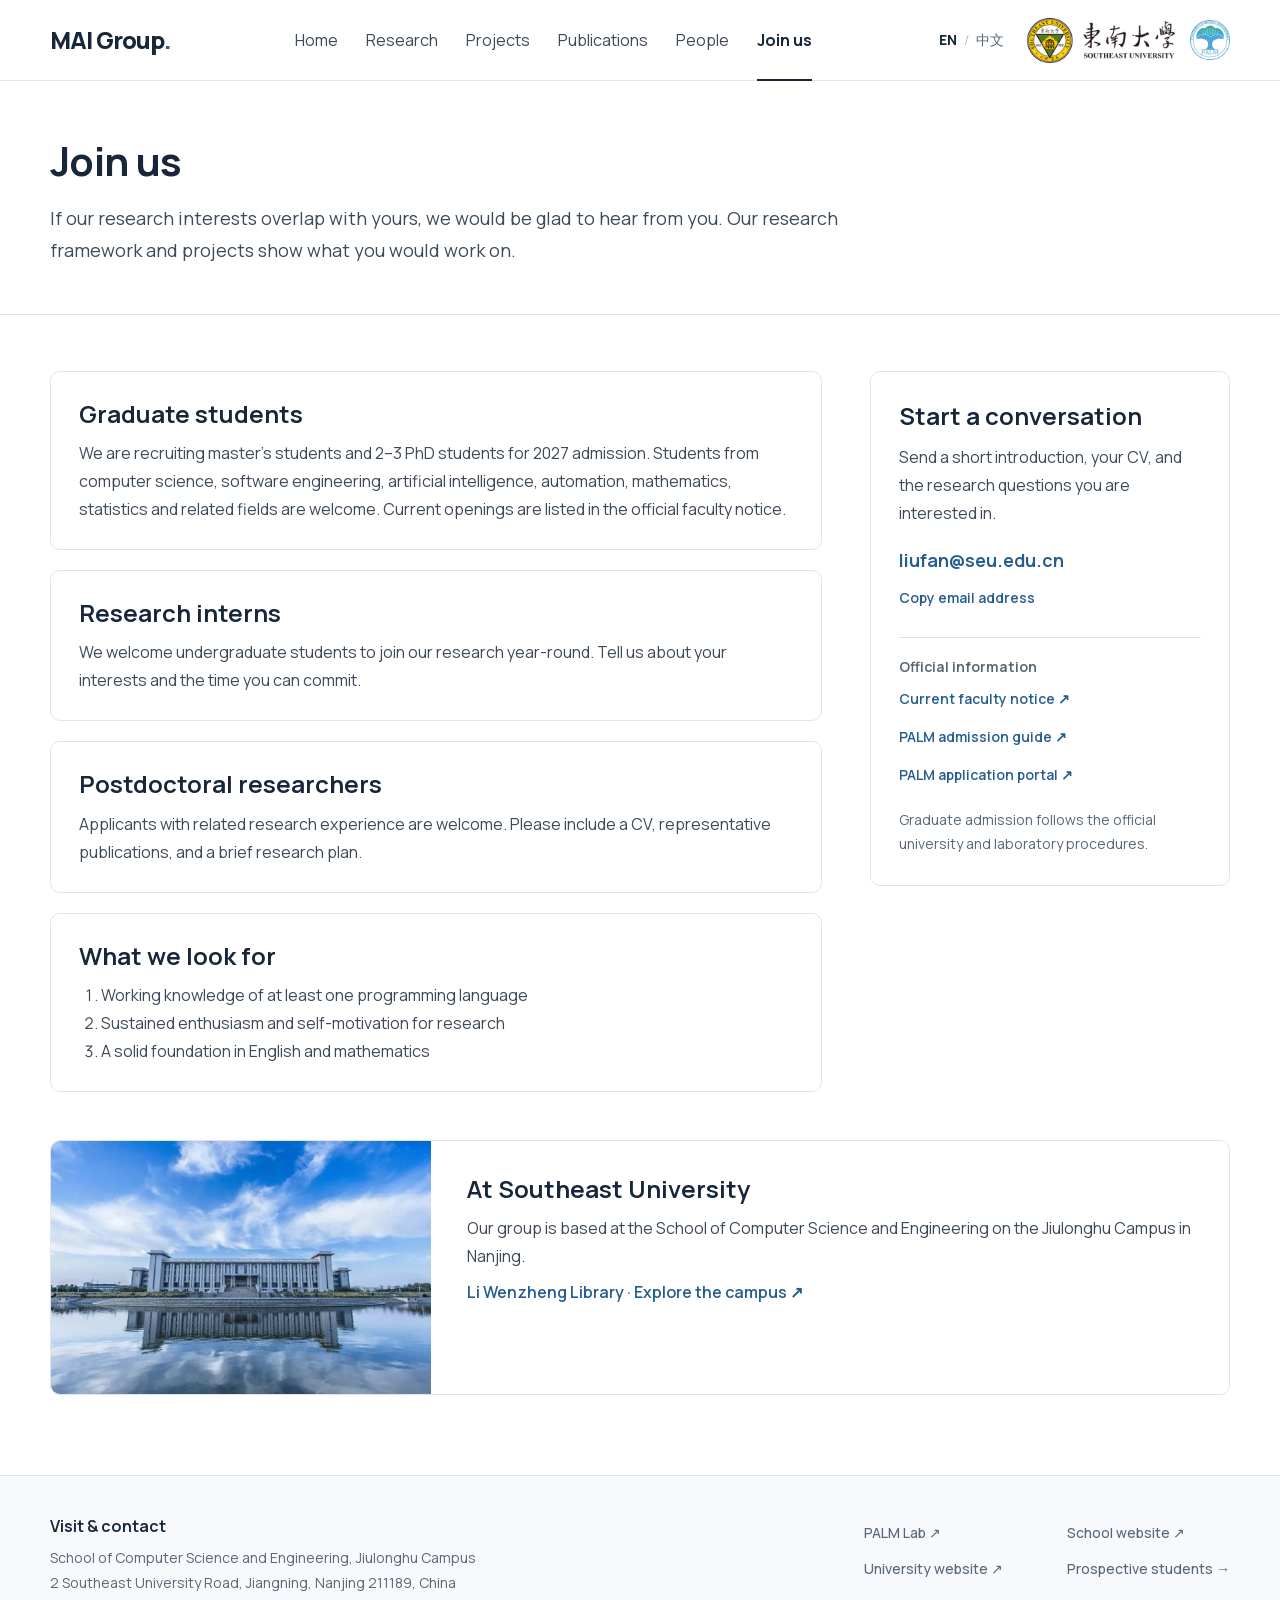
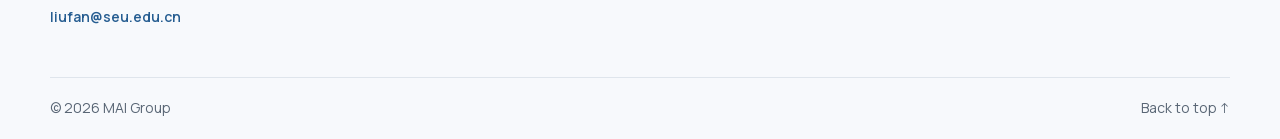
==== commit eacfa09a: "Align research directions, projects and publications" ====
--- a/join.html
+++ b/join.html
@@ -12,6 +12,7 @@
     <link rel="stylesheet" href="assets/fonts.css" />
     <link rel="stylesheet" href="style.css" />
     <script src="content.js" defer></script>
+    <script src="model.js" defer></script>
     <script src="app.js" defer></script>
   </head>
   <body data-page="join">
@@ -23,7 +24,7 @@
           <a data-en="Home" data-zh="首页" href="index.html">Home</a>
           <a data-en="Research" data-zh="研究方向" href="research.html">Research</a>
           <a data-en="Projects" data-zh="研究项目" href="projects.html">Projects</a>
-          <a data-en="Publications" data-zh="论文" href="publications.html">Publications</a>
+          <a data-en="Publications" data-zh="研究成果" href="publications.html">Publications</a>
           <a data-en="People" data-zh="团队" href="people.html">People</a>
           <a data-en="Join us" data-zh="加入我们" href="join.html" class="active" aria-current="page">Join us</a>
         </nav>
@@ -40,7 +41,7 @@
     <main id="main">
       <section class="page-hero">
         <div class="container page-hero-inner">
-          <p data-en="MAI Group" data-zh="MAI 课题组" class="eyebrow">MAI Group</p>
+
           <h1 data-en="Join us" data-zh="加入我们" class="display">Join us</h1>
           <p data-en="If our research interests overlap with yours, we would be glad to hear from you. Our research framework and projects show what you would work on." data-zh="如果你对我们的研究方向感兴趣，欢迎与我们交流。研究框架和研究项目两页介绍了你将参与的工作。" class="lead">If our research interests overlap with yours, we would be glad to hear from you. Our research framework and projects show what you would work on.</p>
         </div>
--- a/style.css
+++ b/style.css
@@ -1,26 +1,32 @@
 @charset "UTF-8";
-/* Warm white pages, serif display headings, white cards, one accent colour. */
+/* White academic pages with a shared type scale and restrained blue links. */
 :root {
-  --page: #fafaf8;
-  --subtle: #f2f3f0;
+  --page: #fff;
+  --subtle: #f7f9fc;
   --surface: #fff;
   --ink: #17263a;
   --body: #3d4958;
-  --muted: #6b7684;
+  --muted: #596675;
   --accent: #265d91;
   --accent-dark: #1c4b78;
   --accent-soft: #eaf1f8;
-  --line: #e3e5e2;
-  --line-soft: #ecedea;
+  --line: #dfe5ec;
+  --line-soft: #edf0f4;
   --line-strong: #cfd4d9;
-  --frame: #f3f4f1;
+  --frame: #fff;
   --radius: 10px;
-  --shadow: 0 10px 30px rgba(23, 38, 58, 0.05);
+  --shadow: none;
   --font: "Manrope", -apple-system, BlinkMacSystemFont, "Segoe UI", "PingFang SC", "Microsoft YaHei", sans-serif;
-  --display: Georgia, "Times New Roman", serif;
-}
-/* Chinese headings use the sans family: system serif fallbacks for Chinese are uneven across platforms. */
-html:lang(zh) { --display: var(--font); }
+  --display: var(--font);
+  --text-small: 14px;
+  --text-base: 16px;
+  --text-lead: 18px;
+  --text-label: 20px;
+  --text-card: 24px;
+  --text-section: 32px;
+  --text-page: 40px;
+  --text-hero: 48px;
+}
 
 /* ---------- Base ---------- */
 * { box-sizing: border-box; }
@@ -47,39 +53,39 @@
 /* ---------- Shared pieces ---------- */
 .display { font-family: var(--display); font-weight: 700; letter-spacing: -0.015em; }
 html:lang(zh) .display { letter-spacing: 0; }
-.eyebrow { font-size: 12px; font-weight: 750; letter-spacing: 0.14em; text-transform: uppercase; color: var(--accent); }
-.text-link { display: inline-flex; align-items: center; min-height: 44px; font-weight: 600; font-size: 15px; }
+.eyebrow { font-size: var(--text-small); font-weight: 650; letter-spacing: 0; text-transform: none; color: var(--accent); }
+.text-link { display: inline-flex; align-items: center; min-height: 44px; font-weight: 600; font-size: var(--text-base); }
 .inline-link { font-weight: 600; }
-.button { display: inline-flex; align-items: center; justify-content: center; min-height: 48px; padding: 0 22px; background: var(--ink); color: #fff; border: 1px solid var(--ink); border-radius: 6px; font-weight: 650; font-size: 15px; }
+.button { display: inline-flex; align-items: center; justify-content: center; min-height: 48px; padding: 0 22px; background: var(--ink); color: #fff; border: 1px solid var(--ink); border-radius: 6px; font-weight: 650; font-size: var(--text-base); }
 .button:hover { background: #22364f; text-decoration: none; }
 .button.secondary { background: var(--surface); color: var(--ink); border-color: var(--line-strong); }
 .button.secondary:hover { background: #f6f7f5; }
 .card { background: var(--surface); border: 1px solid var(--line); border-radius: var(--radius); box-shadow: var(--shadow); }
 .resource-links { display: flex; align-items: center; flex-wrap: wrap; gap: 4px 20px; }
-.resource-links a, .resource-links button { font-size: 14px; min-height: 40px; display: inline-flex; align-items: center; font-weight: 600; padding: 0; color: var(--accent); }
+.resource-links a, .resource-links button { font-size: var(--text-small); min-height: 40px; display: inline-flex; align-items: center; font-weight: 600; padding: 0; color: var(--accent); }
 .venue { font-weight: 650; color: var(--accent); }
 .oral { font-weight: 650; color: #8a5a2b; border-left: 1px solid #ddcdbb; padding-left: 10px; }
 .plain-list { list-style: none; margin: 0; padding: 0; }
 .plain-list li { padding: 12px 0; }
 .plain-list li + li { border-top: 1px solid var(--line-soft); }
 .plain-list a { font-weight: 650; }
-.plain-list span { display: block; font-size: 14px; color: var(--muted); margin-top: 2px; line-height: 1.65; }
-.minor-heading { font-size: 12px; font-weight: 750; letter-spacing: 0.14em; text-transform: uppercase; color: var(--muted); margin: 28px 0 2px; }
-.card-tags { font-size: 11.5px; font-weight: 750; letter-spacing: 0.12em; text-transform: uppercase; color: var(--muted); }
+.plain-list span { display: block; font-size: var(--text-small); color: var(--muted); margin-top: 2px; line-height: 1.65; }
+.minor-heading { font-size: var(--text-small); font-weight: 650; letter-spacing: 0; text-transform: none; color: var(--muted); margin: 28px 0 2px; }
+.card-tags { font-size: var(--text-small); font-weight: 650; letter-spacing: 0; text-transform: none; color: var(--muted); }
 
 /* ---------- Header ---------- */
-.site-header { position: sticky; top: 0; z-index: 40; background: rgba(250, 250, 248, 0.94); -webkit-backdrop-filter: blur(10px); backdrop-filter: blur(10px); border-bottom: 1px solid var(--line); }
+.site-header { position: sticky; top: 0; z-index: 40; background: rgba(255, 255, 255, 0.97); -webkit-backdrop-filter: blur(10px); backdrop-filter: blur(10px); border-bottom: 1px solid var(--line); }
 .header-inner { position: relative; display: flex; align-items: center; gap: 32px; height: 80px; }
-.brand { color: var(--ink); font-size: 26px; letter-spacing: -0.04em; font-weight: 800; white-space: nowrap; }
+.brand { color: var(--ink); font-size: var(--text-card); letter-spacing: -0.04em; font-weight: 800; white-space: nowrap; }
 .brand:hover { text-decoration: none; color: var(--accent); }
 .brand-dot { color: var(--accent); }
 .main-nav { display: flex; align-items: center; gap: 28px; flex: 1; justify-content: center; height: 100%; }
-.main-nav a { position: relative; display: flex; align-items: center; height: 100%; color: var(--body); font-size: 15px; }
+.main-nav a { position: relative; display: flex; align-items: center; height: 100%; color: var(--body); font-size: var(--text-base); }
 .main-nav a:hover { color: var(--ink); text-decoration: none; }
 .main-nav a.active { color: var(--ink); font-weight: 700; }
 .main-nav a.active::after { content: ""; position: absolute; left: 0; right: 0; bottom: -1px; height: 2px; background: var(--ink); }
 .header-tools { display: flex; align-items: center; gap: 18px; }
-.language-toggle { display: flex; align-items: center; gap: 7px; white-space: nowrap; font-size: 13px; min-height: 40px; padding: 0 4px; color: var(--muted); }
+.language-toggle { display: flex; align-items: center; gap: 7px; white-space: nowrap; font-size: var(--text-small); min-height: 40px; padding: 0 4px; color: var(--muted); }
 .language-toggle .active { font-weight: 750; color: var(--ink); }
 .language-toggle > span:nth-child(2) { color: #b9bec5; }
 .institution-logos { display: flex; align-items: center; gap: 14px; }
@@ -91,48 +97,45 @@
 .menu-toggle[aria-expanded="true"] span:last-child { transform: translateY(-4px) rotate(-45deg); }
 
 /* ---------- Home hero ---------- */
-.hero { position: relative; overflow: hidden; background: linear-gradient(180deg, #fafaf8 0%, #f0f1ee 100%); border-bottom: 1px solid var(--line); }
-.hero::before { content: ""; position: absolute; top: 0; right: -20px; width: 1000px; height: 900px; background: url(assets/flow-lines.svg) no-repeat 0 0 / 1000px 900px; -webkit-mask-image: linear-gradient(90deg, transparent 0%, #000 35%); mask-image: linear-gradient(90deg, transparent 0%, #000 35%); pointer-events: none; }
+.hero { position: relative; overflow: hidden; background: var(--surface); border-bottom: 1px solid var(--line); }
 .hero-inner { position: relative; padding: 64px 0 56px; }
-.pill { display: inline-flex; align-items: center; gap: 10px; background: var(--surface); border: 1px solid var(--line); border-radius: 999px; padding: 7px 16px; font-size: 12px; font-weight: 750; letter-spacing: 0.14em; text-transform: uppercase; color: var(--accent); }
-.pill::before { content: ""; width: 7px; height: 7px; border-radius: 50%; background: currentColor; }
-.hero h1 { font-size: 66px; line-height: 1.08; max-width: 640px; margin-top: 26px; }
-.hero-lead { font-size: 18px; line-height: 1.75; color: var(--body); max-width: 600px; margin-top: 24px; }
+.hero h1 { font-size: var(--text-hero); line-height: 1.18; max-width: 800px; margin-top: 0; }
+.hero-lead { font-size: var(--text-lead); line-height: 1.75; color: var(--body); max-width: 760px; margin-top: 24px; }
 .hero-lead a { color: var(--ink); font-weight: 700; }
-.hero-quote { margin-top: 26px; max-width: 560px; border-left: 3px solid var(--accent); background: rgba(255, 255, 255, 0.75); padding: 16px 22px; }
-.hero-quote p { font-family: var(--display); font-style: italic; font-size: 18px; color: var(--ink); }
-html:lang(zh) .hero-quote p { font-style: normal; font-weight: 600; }
-.hero-quote span { display: block; font-size: 11px; font-weight: 650; letter-spacing: 0.14em; text-transform: uppercase; color: var(--muted); margin-top: 6px; }
 .hero-actions { display: flex; flex-wrap: wrap; gap: 12px; margin-top: 30px; }
 .pillars { list-style: none; margin: 56px 0 0; padding: 0; display: grid; grid-template-columns: repeat(3, minmax(0, 1fr)); gap: 20px; }
 .pillars a { display: block; height: 100%; padding: 22px 26px; color: var(--ink); background: rgba(255, 255, 255, 0.86); }
 .pillars a:hover { text-decoration: none; border-color: var(--line-strong); }
-.pillars h3 { font-size: 28px; }
-.pillars p { font-size: 11.5px; font-weight: 750; letter-spacing: 0.14em; text-transform: uppercase; color: var(--muted); margin-top: 8px; }
+.pillars h3 { font-size: var(--text-card); line-height: 1.4; }
+.pillars p { font-size: var(--text-base); font-weight: 400; letter-spacing: 0; text-transform: none; color: var(--muted); margin-top: 8px; }
 
 /* ---------- Inner page heading ---------- */
-.page-hero { background: linear-gradient(180deg, #fafaf8 0%, #f2f3f0 100%); border-bottom: 1px solid var(--line); }
+.page-hero { background: var(--surface); border-bottom: 1px solid var(--line); }
 .page-hero-inner { padding: 56px 0 48px; }
 .page-hero-inner > * { max-width: 800px; }
-.page-hero h1 { font-size: 52px; line-height: 1.1; margin-top: 14px; }
-.page-hero p.lead { font-size: 18px; color: var(--body); margin-top: 18px; }
+.page-hero h1 { font-size: var(--text-page); line-height: 1.2; margin-top: 0; }
+.page-hero p.lead { font-size: var(--text-lead); color: var(--body); margin-top: 18px; }
 
 /* ---------- Sections ---------- */
 .section { padding: 80px 0; }
 .section.alt { background: var(--subtle); border-block: 1px solid var(--line); }
 .section.cta-section { padding-top: 0; }
 .section-head { display: flex; flex-wrap: wrap; justify-content: space-between; align-items: flex-end; gap: 12px 24px; margin-bottom: 36px; }
-.section-head h2 { font-size: 38px; margin-top: 8px; }
+.section-head h2 { font-size: var(--text-section); margin-top: 8px; }
 .section-head p.lead { color: var(--body); margin-top: 10px; max-width: 640px; }
 .section-head .text-link { white-space: nowrap; }
 
 /* ---------- Image frame ---------- */
-/* Paper figures share one tinted 16:9 ground; multiply lets white figure backgrounds take the tint. */
+/* Contain paper figures without cropping labels or changing their colors. */
 .frame { display: flex; align-items: center; justify-content: center; aspect-ratio: 16 / 9; padding: 20px; background: var(--frame); overflow: hidden; }
-.frame img { width: 100%; height: 100%; object-fit: contain; mix-blend-mode: multiply; }
+.frame img { width: 100%; height: 100%; object-fit: contain; }
 .frame.is-natural { aspect-ratio: auto; padding: 32px; border-radius: var(--radius); }
 .frame.is-natural img { height: auto; max-height: 560px; }
 a.frame:hover { text-decoration: none; }
+/* Figures sit on white, so their own white backgrounds blend in; project cards give them more room. */
+.project-card .frame { border-bottom: 1px solid var(--line); }
+#project-list .frame { aspect-ratio: 16 / 10; padding: 14px; }
+.frame.is-natural { border: 1px solid var(--line); }
 
 /* ---------- Projects ---------- */
 .card-grid { display: grid; gap: 28px; }
@@ -141,43 +144,43 @@
 /* Projects page: frontier topics that are not yet projects. */
 .direction-grid { list-style: none; margin: 0; padding: 0; display: grid; grid-template-columns: repeat(3, minmax(0, 1fr)); gap: 20px; }
 .direction-grid li { padding: 22px 24px; }
-.direction-grid h3 { font-size: 18px; }
-.direction-grid p { font-size: 14.5px; line-height: 1.7; color: var(--body); margin-top: 6px; }
+.direction-grid h3 { font-size: var(--text-lead); }
+.direction-grid p { font-size: var(--text-base); line-height: 1.7; color: var(--body); margin-top: 6px; }
 .directions-cta { margin-top: 28px; }
 .project-card { display: flex; flex-direction: column; overflow: hidden; }
 .project-card-body { display: flex; flex-direction: column; flex: 1; padding: 22px 24px 22px; }
-.project-card h3 { font-size: 23px; line-height: 1.25; margin-top: 8px; }
+.project-card h3 { font-size: var(--text-card); line-height: 1.25; margin-top: 8px; }
 .project-card h3 a { color: var(--ink); }
 .project-card h3 a:hover { color: var(--accent); text-decoration: none; }
-.card-text { color: var(--body); font-size: 15px; line-height: 1.7; margin-top: 10px; }
-.card-meta { font-size: 13.5px; color: var(--muted); margin-top: auto; padding-top: 16px; }
-.card-people { font-size: 13.5px; margin-top: 2px; }
-.card-themes { font-size: 13.5px; color: var(--accent); margin-top: 10px; line-height: 1.6; }
+.card-text { color: var(--body); font-size: var(--text-base); line-height: 1.7; margin-top: 10px; }
+.card-meta { font-size: var(--text-small); color: var(--muted); margin-top: auto; padding-top: 16px; }
+.card-people { font-size: var(--text-small); margin-top: 2px; }
+.card-themes { font-size: var(--text-small); color: var(--accent); margin-top: 10px; line-height: 1.6; }
 .card-people a { font-weight: 600; }
 .funding-note { display: grid; grid-template-columns: 300px minmax(0, 1fr); gap: 48px; align-items: start; }
-.funding-note h2 { font-size: 30px; margin-top: 8px; }
+.funding-note h2 { font-size: var(--text-section); margin-top: 8px; }
 .funding-note p { color: var(--body); max-width: 680px; }
 .project-detail { padding: 40px 0 72px; max-width: 980px; }
-.breadcrumb { font-size: 14px; font-weight: 600; }
+.breadcrumb { font-size: var(--text-small); font-weight: 600; }
 .project-detail .card-tags { margin-top: 28px; }
-.project-detail h1 { font-size: 46px; line-height: 1.12; margin-top: 10px; }
-.project-lead { font-size: 19px; line-height: 1.65; color: var(--body); margin-top: 16px; max-width: 820px; }
-.project-facts { font-size: 14px; color: var(--muted); margin-top: 10px; }
+.project-detail h1 { font-size: var(--text-page); line-height: 1.12; margin-top: 10px; }
+.project-lead { font-size: var(--text-lead); line-height: 1.65; color: var(--body); margin-top: 16px; max-width: 820px; }
+.project-facts { font-size: var(--text-small); color: var(--muted); margin-top: 10px; }
 .project-figure { margin: 36px 0 44px; }
-.project-figure figcaption { font-size: 13.5px; color: var(--muted); margin-top: 12px; }
+.project-figure figcaption { font-size: var(--text-small); color: var(--muted); margin-top: 12px; }
 .project-block { display: grid; grid-template-columns: 200px minmax(0, 1fr); gap: 40px; border-top: 1px solid var(--line); padding: 30px 0; }
-.project-block h2 { font-size: 22px; }
+.project-block h2 { font-size: var(--text-label); }
 .project-block p { color: var(--body); }
 .project-block p + p { margin-top: 12px; }
 .project-block .pub:first-child, .project-block .plain-list li:first-child { padding-top: 0; }
 /* Directions inside a project, each with its own short paper list. */
 .project-theme + .project-theme { margin-top: 30px; }
-.project-theme h3 { font-size: 17px; color: var(--ink); }
+.project-theme h3 { font-size: var(--text-lead); color: var(--ink); }
 .project-theme > p { margin-top: 4px; }
 .project-theme .pub-list { margin-top: 12px; }
-.project-theme .theme-ongoing { margin-top: 8px; font-size: 14px; color: var(--muted); }
+.project-theme .theme-ongoing { margin-top: 8px; font-size: var(--text-small); color: var(--muted); }
 .project-not-found { padding: 72px 0; }
-.project-not-found h1 { font-size: 36px; }
+.project-not-found h1 { font-size: var(--text-section); }
 .project-not-found p { margin: 15px 0 25px; color: var(--body); }
 
 /* ---------- Home: news, group, join ---------- */
@@ -186,54 +189,55 @@
 .news-list { padding: 8px 28px; }
 .news-list article { display: grid; grid-template-columns: 110px minmax(0, 1fr); gap: 24px; padding: 16px 0; }
 .news-list article + article { border-top: 1px solid var(--line-soft); }
-.news-list time { color: var(--muted); font-size: 13.5px; line-height: 28px; }
+.news-list time { color: var(--muted); font-size: var(--text-small); line-height: 28px; }
 .news-list p { color: var(--body); }
-.news-list .inline-link { white-space: nowrap; font-size: 14px; }
+.news-list .inline-link { white-space: nowrap; font-size: var(--text-small); }
 .people-preview { display: grid; grid-template-columns: repeat(6, minmax(0, 1fr)); gap: 30px; }
 .person-preview { color: var(--ink); }
 .person-preview > img, .mini-placeholder { width: 120px; height: 120px; border-radius: 50%; object-fit: cover; object-position: 50% 32%; margin-bottom: 16px; border: 1px solid var(--line); }
 .person-preview:first-child img { object-position: 50% 18%; }
-.person-preview h3 { font-size: 18px; }
-.person-preview p { font-size: 13.5px; color: var(--muted); margin-top: 2px; }
+.person-preview h3 { font-size: var(--text-lead); }
+.person-preview p { font-size: var(--text-small); color: var(--muted); margin-top: 2px; }
 .person-preview:hover { text-decoration: none; }
 .person-preview:hover h3 { color: var(--accent); }
-.mini-placeholder { background: #eceee9; display: flex; justify-content: center; align-items: center; font-weight: 600; font-size: 28px; color: #7a8592; }
+.mini-placeholder { background: #eceee9; display: flex; justify-content: center; align-items: center; font-weight: 600; font-size: var(--text-card); color: #7a8592; }
 .join-cta { display: flex; justify-content: space-between; align-items: center; gap: 32px; padding: 40px 44px; }
-.join-cta h2 { font-size: 34px; margin-top: 8px; }
+.join-cta h2 { font-size: var(--text-section); margin-top: 8px; }
 .join-cta p.lead { color: var(--body); margin-top: 8px; max-width: 620px; }
 .join-cta .hero-actions { margin-top: 0; flex-shrink: 0; }
 
 /* ---------- Research ---------- */
 .steps { list-style: none; margin: 0; padding: 0; display: grid; grid-template-columns: repeat(3, minmax(0, 1fr)); gap: 44px; }
 .steps li { position: relative; }
-.steps li + li::before { content: "→"; position: absolute; left: -31px; top: 50%; transform: translateY(-50%); color: var(--muted); font-size: 18px; }
+.steps li + li::before { content: "→"; position: absolute; left: -31px; top: 50%; transform: translateY(-50%); color: var(--muted); font-size: var(--text-lead); }
 .steps a { display: flex; flex-direction: column; height: 100%; padding: 26px 28px; color: var(--ink); }
 .steps a:hover { text-decoration: none; border-color: var(--line-strong); }
 .steps .eyebrow { color: var(--muted); }
-.steps h3 { font-size: 28px; margin-top: 10px; }
+.steps h3 { font-size: var(--text-card); margin-top: 0; }
 .steps a:hover h3 { color: var(--accent); }
-.steps p { color: var(--body); font-size: 15px; margin-top: 10px; }
-.framework-meta { display: grid; grid-template-columns: auto minmax(0, 1fr) minmax(0, 1fr); gap: 16px 48px; align-items: start; margin-top: 32px; padding-top: 24px; border-top: 1px solid var(--line); }
-.framework-meta .loop { font-size: 14px; color: var(--muted); }
+.steps p { color: var(--body); font-size: var(--text-base); margin-top: 10px; }
+.framework-meta { display: grid; grid-template-columns: 1fr 1fr; gap: 16px 48px; align-items: start; margin-top: 32px; padding-top: 24px; border-top: 1px solid var(--line); }
+.framework-meta .loop { grid-column: 1 / -1; font-size: var(--text-base); color: var(--muted); }
 .framework-meta .loop span[aria-hidden] { color: var(--accent); margin-right: 4px; }
-.framework-meta dt { font-size: 11.5px; font-weight: 750; letter-spacing: 0.12em; text-transform: uppercase; color: var(--muted); }
+.framework-meta dt { font-size: var(--text-small); font-weight: 650; letter-spacing: 0; text-transform: none; color: var(--muted); }
 .framework-meta dd { color: var(--body); margin-top: 2px; }
-.framework-note { margin-top: 36px; max-width: 820px; border-left: 3px solid var(--accent); padding: 4px 0 4px 22px; font-size: 17px; line-height: 1.8; color: var(--body); }
+.framework-note { margin-top: 36px; max-width: 820px; border-left: 3px solid var(--accent); padding: 4px 0 4px 22px; font-size: var(--text-lead); line-height: 1.8; color: var(--body); }
 .timeline { list-style: none; margin: 0; padding: 0; display: grid; grid-template-columns: repeat(4, minmax(0, 1fr)); gap: 24px; }
 .timeline li { padding: 24px 26px; }
 .timeline .eyebrow { display: block; }
-.timeline strong { display: block; font-family: var(--display); font-size: 22px; line-height: 1.3; margin-top: 10px; }
-.timeline p { font-size: 15px; line-height: 1.7; color: var(--body); margin-top: 8px; }
-.timeline .timeline-works { font-size: 13px; color: var(--muted); margin-top: 12px; }
-.area { position: relative; display: grid; grid-template-columns: minmax(0, 1fr) minmax(0, 0.9fr); gap: 64px; align-items: start; padding: 72px 0; }
+.timeline strong { display: block; font-family: var(--display); font-size: var(--text-label); line-height: 1.3; margin-top: 10px; }
+.timeline p { font-size: var(--text-base); line-height: 1.7; color: var(--body); margin-top: 8px; }
+.timeline .timeline-works { font-size: var(--text-small); color: var(--muted); margin-top: 12px; }
+.area { position: relative; display: grid; grid-template-columns: minmax(0, 0.82fr) minmax(0, 1.18fr); gap: 48px; align-items: start; padding: 72px 0; }
 .area + .area { border-top: 1px solid var(--line); }
-.area h2 { font-size: 38px; margin-top: 10px; }
+.area h2 { font-size: var(--text-section); margin-top: 10px; }
 .area-text > p { color: var(--body); }
-.area-text > .area-question { font-size: 19px; line-height: 1.6; color: var(--ink); margin: 14px 0 18px; }
-.area-text > .area-focus { font-size: 14px; color: var(--muted); margin-top: 14px; }
+.area-text > .area-question { font-size: var(--text-lead); line-height: 1.6; color: var(--ink); margin: 14px 0 18px; }
+.area-text > .area-focus { font-size: var(--text-small); color: var(--muted); margin-top: 14px; }
 .area-text .text-link { margin-top: 10px; }
 .area-figure { overflow: hidden; }
-.area-figure figcaption { font-size: 13px; color: var(--muted); padding: 12px 18px; border-top: 1px solid var(--line); }
+.area-figure .frame { aspect-ratio: 16 / 10; padding: 12px; }
+.area-figure figcaption { font-size: var(--text-small); color: var(--muted); padding: 12px 18px; border-top: 1px solid var(--line); }
 
 /* ---------- Publications ---------- */
 .pub-toolbar { display: flex; flex-wrap: wrap; align-items: center; gap: 14px 20px; padding: 36px 0 20px; }
@@ -244,39 +248,39 @@
 .view-switch button.active { background: var(--ink); color: #fff; }
 .search-label { display: flex; align-items: center; gap: 10px; flex: 1; max-width: 460px; border: 1px solid var(--line-strong); border-radius: 6px; padding: 0 14px; background: var(--surface); }
 .search-label svg { width: 19px; height: 19px; fill: none; stroke: var(--muted); stroke-width: 1.7; flex-shrink: 0; }
-.search-label input { min-width: 0; width: 100%; height: 46px; background: none; border: none; color: var(--ink); outline: none; font-size: 15px; }
+.search-label input { min-width: 0; width: 100%; height: 46px; background: none; border: none; color: var(--ink); outline: none; font-size: var(--text-base); }
 .search-label:focus-within { outline: 2px solid var(--accent); outline-offset: 2px; }
 .search-label input:focus-visible { outline: none; }
 .search-label input::placeholder { color: var(--muted); }
-.result-count { margin-left: auto; font-size: 14px; color: var(--muted); }
-.pub-index { display: flex; flex-wrap: wrap; gap: 0 28px; padding: 8px 0; border-block: 1px solid var(--line); font-size: 14px; }
+.result-count { margin-left: auto; font-size: var(--text-small); color: var(--muted); }
+.pub-index { display: flex; flex-wrap: wrap; gap: 0 28px; padding: 8px 0; border-block: 1px solid var(--line); font-size: var(--text-small); }
 .pub-index a { display: inline-flex; align-items: center; min-height: 40px; color: var(--body); font-weight: 600; }
-.pub-index a span { color: var(--muted); font-size: 12.5px; font-weight: 500; margin-left: 6px; }
+.pub-index a span { color: var(--muted); font-size: var(--text-small); font-weight: 500; margin-left: 6px; }
 .pub-index a:hover { color: var(--accent); text-decoration: none; }
 .pub-section { padding: 48px 0 20px; }
 .pub-section + .pub-section { border-top: 1px solid var(--line); }
 .pub-section-head { max-width: 820px; margin-bottom: 8px; }
-.step-label { font-size: 12px; font-weight: 750; letter-spacing: 0.14em; text-transform: uppercase; color: var(--accent); }
-.pub-section-head h2 { font-family: var(--display); font-size: 34px; letter-spacing: -0.015em; margin-top: 8px; }
+.step-label { font-size: var(--text-small); font-weight: 650; letter-spacing: 0; text-transform: none; color: var(--accent); }
+.pub-section-head h2 { font-family: var(--display); font-size: var(--text-section); letter-spacing: -0.015em; margin-top: 8px; }
 html:lang(zh) .pub-section-head h2 { letter-spacing: 0; }
-.pub-section-intro { color: var(--body); margin-top: 10px; font-size: 15px; }
-.pub-section-intro .inline-link { white-space: nowrap; font-size: 14px; }
-.pub-group { font-size: 12px; font-weight: 750; letter-spacing: 0.12em; text-transform: uppercase; color: var(--muted); margin: 30px 0 0; padding-bottom: 10px; border-bottom: 1px solid var(--line); }
+.pub-section-intro { color: var(--body); margin-top: 10px; font-size: var(--text-base); }
+.pub-section-intro .inline-link { white-space: nowrap; font-size: var(--text-small); }
+.pub-group { font-size: var(--text-small); font-weight: 650; letter-spacing: 0; text-transform: none; color: var(--muted); margin: 30px 0 0; padding-bottom: 10px; border-bottom: 1px solid var(--line); }
 .pub-list { list-style: none; margin: 0; padding: 0; }
 .pub { padding: 16px 0; }
 .pub + .pub { border-top: 1px solid var(--line-soft); }
-.pub-title { font-size: 16.5px; font-weight: 650; line-height: 1.55; }
+.pub-title { font-size: var(--text-base); font-weight: 650; line-height: 1.55; }
 .pub-title a { color: var(--ink); }
 .pub-title a:hover { color: var(--accent); }
-.pub-authors { font-size: 14px; color: var(--muted); margin-top: 4px; line-height: 1.7; }
+.pub-authors { font-size: var(--text-small); color: var(--muted); margin-top: 4px; line-height: 1.7; }
 .pub-authors a { color: var(--ink); font-weight: 700; }
-.pub-summary { font-size: 15px; color: var(--body); margin-top: 4px; line-height: 1.7; }
-.pub-meta { display: flex; flex-wrap: wrap; align-items: center; gap: 0 12px; font-size: 14px; margin-top: 4px; }
+.pub-summary { font-size: var(--text-base); color: var(--body); margin-top: 4px; line-height: 1.7; }
+.pub-meta { display: flex; flex-wrap: wrap; align-items: center; gap: 0 12px; font-size: var(--text-small); margin-top: 4px; }
 .pub-topic { color: var(--muted); border-left: 1px solid var(--line-strong); padding-left: 12px; }
 .pub-links { display: inline-flex; flex-wrap: wrap; align-items: center; gap: 0 14px; border-left: 1px solid var(--line-strong); padding-left: 12px; }
-.pub-links a, .pub-links button { display: inline-flex; align-items: center; min-height: 32px; padding: 0; font-size: 14px; font-weight: 600; color: var(--accent); }
+.pub-links a, .pub-links button { display: inline-flex; align-items: center; min-height: 44px; padding: 0; font-size: var(--text-small); font-weight: 600; color: var(--accent); }
 .pub-links button:hover { text-decoration: underline; text-underline-offset: 4px; }
-.publication-note { margin: 28px 0 72px; font-size: 14px; color: var(--muted); }
+.publication-note { margin: 28px 0 72px; font-size: var(--text-small); color: var(--muted); }
 .empty-state { padding: 60px 0; text-align: center; }
 .empty-state p { margin: 12px 0 24px; color: var(--muted); }
 
@@ -284,19 +288,19 @@
 .people-section { padding: 56px 0 8px; }
 .people-section:last-child { padding-bottom: 80px; }
 .people-section > .section-head { margin-bottom: 24px; }
-.people-section > .section-head h2 { font-size: 32px; }
+.people-section > .section-head h2 { font-size: var(--text-section); }
 .faculty-profile { display: grid; grid-template-columns: 180px minmax(0, 1fr); gap: 36px; align-items: start; padding: 32px; }
 .faculty-portrait { width: 180px; height: 222px; object-fit: cover; object-position: center 22%; border-radius: 8px; }
 .name-line { display: flex; align-items: baseline; gap: 14px; }
-.name-line h3 { font-family: var(--display); font-size: 32px; }
-.name-line span { font-size: 16px; color: var(--muted); }
+.name-line h3 { font-family: var(--display); font-size: var(--text-section); }
+.name-line span { font-size: var(--text-base); color: var(--muted); }
 .faculty-role { color: var(--accent); font-weight: 600; margin-top: 4px; }
 .faculty-bio { color: var(--body); margin-top: 16px; max-width: 820px; }
 .faculty-bio p + p { margin-top: 10px; }
 .faculty-facts { display: grid; grid-template-columns: minmax(0, 1.25fr) minmax(0, 1fr); gap: 40px; margin-top: 22px; padding-top: 20px; border-top: 1px solid var(--line); max-width: 820px; }
-.faculty-facts h4 { font-size: 11.5px; font-weight: 750; letter-spacing: 0.12em; text-transform: uppercase; color: var(--muted); margin-bottom: 8px; }
-.faculty-facts ul { margin: 0; padding-left: 18px; font-size: 14px; line-height: 1.8; color: var(--body); }
-.faculty-facts p { font-size: 14px; line-height: 1.8; color: var(--body); }
+.faculty-facts h4 { font-size: var(--text-small); font-weight: 650; letter-spacing: 0; text-transform: none; color: var(--muted); margin-bottom: 8px; }
+.faculty-facts ul { margin: 0; padding-left: 18px; font-size: var(--text-small); line-height: 1.8; color: var(--body); }
+.faculty-facts p { font-size: var(--text-small); line-height: 1.8; color: var(--body); }
 .faculty-profile .resource-links { margin-top: 12px; }
 .people-grid { display: grid; grid-template-columns: repeat(3, minmax(0, 1fr)); gap: 24px; }
 .person-card { display: grid; grid-template-columns: 104px minmax(0, 1fr); column-gap: 16px; align-items: start; padding: 22px 20px; scroll-margin-top: 100px; }
@@ -305,21 +309,21 @@
 .person-card > .person-info { display: flex; flex-direction: column; align-self: stretch; min-height: 130px; }
 .person-card .icon-links { margin-top: auto; margin-bottom: -8px; }
 .portrait { width: 104px; height: 130px; border-radius: 6px; object-fit: cover; object-position: center 28%; }
-.name-placeholder { display: flex; align-items: center; justify-content: center; background: #eceee9; color: #7a8592; font-size: 28px; font-weight: 600; }
-.person-info h3 { font-size: 19px; }
-.person-other-name { font-size: 13.5px; color: var(--muted); margin-top: 1px; }
-.person-institution { font-size: 14px; color: var(--body); margin-top: 10px; }
-.person-interests { font-size: 13.5px; color: var(--muted); margin-top: 6px; line-height: 1.65; }
-/* Interests and an alumnus's current position take exactly one line, so every card has the same rows. */
-.person-card .person-interests, .person-card .person-institution { white-space: nowrap; overflow: hidden; text-overflow: ellipsis; }
-.person-project { font-size: 13.5px; color: var(--muted); margin-top: 8px; line-height: 1.65; }
+.name-placeholder { display: flex; align-items: center; justify-content: center; background: #eceee9; color: #7a8592; font-size: var(--text-card); font-weight: 600; }
+.person-info h3 { font-size: var(--text-lead); }
+.person-other-name { font-size: var(--text-small); color: var(--muted); margin-top: 1px; }
+.person-institution { font-size: var(--text-small); color: var(--body); margin-top: 10px; }
+.person-interests { font-size: var(--text-small); color: var(--muted); margin-top: 6px; line-height: 1.65; }
+/* Let interests and affiliations wrap instead of truncating member information. */
+.person-card .person-interests, .person-card .person-institution { overflow-wrap: anywhere; }
+.person-project { font-size: var(--text-small); color: var(--muted); margin-top: 8px; line-height: 1.65; }
 .person-project span { margin-right: 6px; }
 .person-project a { font-weight: 650; }
 .person-info .resource-links { column-gap: 15px; row-gap: 0; margin-top: 6px; }
-.person-year { font-size: 13.5px; font-weight: 700; color: var(--accent); margin-top: 6px; line-height: 1.5; }
+.person-year { font-size: var(--text-small); font-weight: 700; color: var(--accent); margin-top: 6px; line-height: 1.5; }
 /* Link icons in the style of MMLab@NTU: one glyph per profile, accent colour, no labels. */
 .icon-links { display: flex; flex-wrap: wrap; gap: 2px; margin: 8px 0 0 -7px; }
-.icon-links a { display: inline-flex; align-items: center; justify-content: center; width: 34px; height: 34px; border-radius: 50%; color: var(--accent); }
+.icon-links a { display: inline-flex; align-items: center; justify-content: center; width: 44px; height: 44px; border-radius: 50%; color: var(--accent); }
 .icon-links a:hover { background: var(--accent-soft); color: var(--accent-dark); text-decoration: none; }
 .icon-links svg { width: 18px; height: 18px; }
 .faculty-profile .icon-links { margin-top: 14px; }
@@ -328,41 +332,41 @@
 .join-layout { display: grid; grid-template-columns: minmax(0, 1fr) 360px; gap: 48px; padding: 56px 0 24px; align-items: start; }
 .opportunities { display: grid; gap: 20px; }
 .opportunity { padding: 26px 28px; }
-.opportunity h2 { font-family: var(--display); font-size: 26px; margin-bottom: 10px; }
+.opportunity h2 { font-family: var(--display); font-size: var(--text-card); margin-bottom: 10px; }
 .opportunity p, .opportunity ol { color: var(--body); }
 .opportunity ol { margin: 0; padding-left: 22px; }
 .contact-panel { padding: 28px; position: sticky; top: 104px; }
-.contact-panel h2 { font-family: var(--display); font-size: 26px; margin-bottom: 12px; }
+.contact-panel h2 { font-family: var(--display); font-size: var(--text-card); margin-bottom: 12px; }
 .contact-panel p { color: var(--body); }
-.contact-email { display: block; font-size: 18px; font-weight: 650; margin-top: 18px; overflow-wrap: anywhere; }
-.copy-button { color: var(--accent); font-size: 14px; font-weight: 600; padding: 5px 0; min-height: 44px; }
+.contact-email { display: block; font-size: var(--text-lead); font-weight: 650; margin-top: 18px; overflow-wrap: anywhere; }
+.copy-button { color: var(--accent); font-size: var(--text-small); font-weight: 600; padding: 5px 0; min-height: 44px; }
 .contact-panel hr { border: 0; border-top: 1px solid var(--line); margin: 16px 0 20px; }
-.contact-panel h3 { font-size: 11.5px; font-weight: 750; letter-spacing: 0.12em; text-transform: uppercase; color: var(--muted); margin-bottom: 4px; }
-.contact-panel > .text-link { display: flex; font-size: 14px; min-height: 38px; }
-.contact-panel .contact-note { font-size: 13.5px; margin-top: 14px; color: var(--muted); }
+.contact-panel h3 { font-size: var(--text-small); font-weight: 650; letter-spacing: 0; text-transform: none; color: var(--muted); margin-bottom: 4px; }
+.contact-panel > .text-link { display: flex; font-size: var(--text-small); min-height: 38px; }
+.contact-panel .contact-note { font-size: var(--text-small); margin-top: 14px; color: var(--muted); }
 .visit-section { display: grid; grid-template-columns: 380px minmax(0, 1fr); gap: 0; align-items: stretch; overflow: hidden; margin: 24px 0 80px; }
 .visit-section img { width: 100%; height: 100%; object-fit: cover; }
 .visit-section > div { padding: 32px 36px; }
-.visit-section h2 { font-family: var(--display); font-size: 26px; margin-bottom: 10px; }
+.visit-section h2 { font-family: var(--display); font-size: var(--text-card); margin-bottom: 10px; }
 .visit-section p { color: var(--body); }
 
 /* ---------- Footer, toast, dialog ---------- */
 .site-footer { background: var(--subtle); border-top: 1px solid var(--line); }
 .footer-grid { display: grid; grid-template-columns: 1fr auto; gap: 48px; padding: 40px 0; }
-.footer-grid h2 { font-size: 16px; margin-bottom: 10px; }
-.footer-grid p, .footer-links a { font-size: 14px; color: var(--muted); }
-.email-link { font-size: 14px; display: inline-block; margin-top: 10px; min-height: 32px; font-weight: 600; }
+.footer-grid h2 { font-size: var(--text-base); margin-bottom: 10px; }
+.footer-grid p, .footer-links a { font-size: var(--text-small); color: var(--muted); }
+.email-link { font-size: var(--text-small); display: inline-block; margin-top: 10px; min-height: 32px; font-weight: 600; }
 .footer-links { display: grid; grid-template-columns: 1fr 1fr; column-gap: 40px; align-content: start; }
 .footer-links .text-link { min-height: 36px; font-weight: 500; }
-.footer-bottom { display: flex; justify-content: space-between; gap: 24px; border-top: 1px solid var(--line); padding: 18px 0; font-size: 13.5px; color: var(--muted); }
+.footer-bottom { display: flex; justify-content: space-between; gap: 24px; border-top: 1px solid var(--line); padding: 18px 0; font-size: var(--text-small); color: var(--muted); }
 .footer-bottom a { color: var(--muted); }
-.toast { position: fixed; bottom: 24px; left: 50%; transform: translateX(-50%); max-width: calc(100% - 40px); background: var(--ink); color: #fff; border-radius: 6px; font-size: 14px; padding: 10px 18px; z-index: 100; display: none; }
+.toast { position: fixed; bottom: 24px; left: 50%; transform: translateX(-50%); max-width: calc(100% - 40px); background: var(--ink); color: #fff; border-radius: 6px; font-size: var(--text-small); padding: 10px 18px; z-index: 100; display: none; }
 .toast.visible { display: block; }
 dialog { border: 1px solid var(--line); border-radius: var(--radius); padding: 28px; width: min(640px, calc(100% - 32px)); color: var(--ink); font: inherit; max-height: 80vh; overflow: auto; box-shadow: 0 30px 60px rgba(23, 38, 58, 0.18); }
 dialog::backdrop { background: rgba(23, 38, 58, 0.4); }
 .dialog-heading { display: flex; align-items: center; justify-content: space-between; gap: 20px; margin-bottom: 20px; }
-.dialog-heading h2 { font-family: var(--display); font-size: 26px; }
-.dialog-heading button { width: 44px; height: 44px; font-size: 28px; }
+.dialog-heading h2 { font-family: var(--display); font-size: var(--text-card); }
+.dialog-heading button { width: 44px; height: 44px; font-size: var(--text-card); }
 .dialog-actions { margin-top: 25px; }
 #citation-text { color: var(--body); overflow-wrap: anywhere; }
 
@@ -376,7 +380,7 @@
   .container { width: calc(100% - 64px); }
   .main-nav { gap: 22px; }
   .seu-logo { width: 128px; }
-  .hero h1 { font-size: 58px; }
+  .hero h1 { font-size: var(--text-hero); }
   .card-grid.three { gap: 22px; }
   .steps { gap: 36px; }
   .steps li + li::before { left: -27px; }
@@ -393,7 +397,7 @@
   .menu-toggle { display: flex; }
   .main-nav { display: none; position: absolute; left: -32px; right: -32px; top: 80px; height: auto; padding: 10px 32px 18px; flex-direction: column; align-items: stretch; gap: 0; background: var(--page); border-bottom: 1px solid var(--line); box-shadow: 0 16px 24px rgba(23, 38, 58, 0.06); }
   .main-nav.open { display: flex; }
-  .main-nav a { height: auto; min-height: 46px; font-size: 16px; }
+  .main-nav a { height: auto; min-height: 46px; font-size: var(--text-base); }
   .main-nav a.active::after { display: none; }
   .header-tools { margin-left: auto; }
   .card-grid.three { grid-template-columns: repeat(2, minmax(0, 1fr)); }
@@ -403,18 +407,17 @@
 }
 
 @media (max-width: 860px) {
-  .hero::before { opacity: 0.45; }
-  .hero h1 { font-size: 48px; }
+  .hero h1 { font-size: var(--text-page); }
   .pillars { grid-template-columns: 1fr; gap: 12px; margin-top: 40px; }
   .pillars a { display: flex; align-items: baseline; justify-content: space-between; gap: 16px; padding: 18px 22px; }
-  .pillars h3 { font-size: 24px; }
+  .pillars h3 { font-size: var(--text-card); line-height: 1.4; }
   .pillars p { margin-top: 0; text-align: right; }
   .steps { grid-template-columns: 1fr; gap: 40px; }
   .steps li + li::before { content: "↓"; left: 28px; top: -32px; transform: none; }
   .framework-meta { grid-template-columns: 1fr; }
   .timeline { grid-template-columns: 1fr; gap: 16px; }
   .area { grid-template-columns: 1fr; gap: 28px; padding: 56px 0; }
-  .area-figure { max-width: 600px; }
+  .area-figure { max-width: 760px; }
   .card-grid.two { grid-template-columns: 1fr; }
   .join-cta { flex-direction: column; align-items: flex-start; padding: 32px; }
   .join-layout { grid-template-columns: 1fr; }
@@ -430,28 +433,29 @@
 
 @media (max-width: 640px) {
   .direction-grid { grid-template-columns: 1fr; }
-  html { scroll-padding-top: 80px; }
+  html { scroll-padding-top: 116px; }
   .container { width: calc(100% - 32px); }
-  .header-inner { height: 68px; gap: 12px; }
-  .main-nav { top: 68px; left: -16px; right: -16px; padding-inline: 16px; }
-  .brand { font-size: 21px; }
-  .header-tools { gap: 8px; }
-  .institution-logos { gap: 8px; }
-  .seu-logo { width: 96px; }
-  .institution-logos a + a { display: none; }
-  .hero::before { opacity: 0.3; right: -360px; }
+  .header-inner { display: grid; grid-template-columns: 1fr auto auto; height: auto; gap: 0 12px; padding-block: 8px; }
+  .brand { grid-column: 1; grid-row: 1; }
+  .language-toggle { grid-column: 2; grid-row: 1; }
+  .menu-toggle { grid-column: 3; grid-row: 1; }
+  .main-nav { top: 100%; left: -16px; right: -16px; padding-inline: 16px; }
+  .brand { font-size: var(--text-label); }
+  .header-tools { display: contents; }
+  .institution-logos { grid-row: 2; grid-column: 1 / -1; gap: 14px; margin-top: 4px; }
+  .seu-logo { width: 110px; height: 30px; object-fit: contain; }
+  .palm-logo { width: 32px; height: 32px; }
   .hero-inner { padding: 40px 0 40px; }
-  .hero h1 { font-size: 38px; margin-top: 20px; }
-  .hero-lead { font-size: 16px; }
-  .hero-quote p { font-size: 16px; }
+  .hero h1 { font-size: var(--text-section); margin-top: 0; }
+  .hero-lead { font-size: var(--text-base); }
   .pillars a { flex-direction: column; gap: 4px; }
   .pillars p { text-align: left; }
   .page-hero-inner { padding: 40px 0 34px; }
-  .page-hero h1 { font-size: 38px; }
-  .page-hero p.lead { font-size: 16px; }
+  .page-hero h1 { font-size: var(--text-section); }
+  .page-hero p.lead { font-size: var(--text-base); }
   .section { padding: 56px 0; }
   .section-head { margin-bottom: 26px; }
-  .section-head h2, .area h2 { font-size: 30px; }
+  .section-head h2, .area h2 { font-size: var(--text-section); }
   .card-grid.three { grid-template-columns: 1fr; }
   .news-list { padding: 4px 20px; }
   .news-list article { grid-template-columns: 1fr; gap: 2px; }
@@ -459,7 +463,7 @@
   .people-preview { grid-template-columns: repeat(2, minmax(0, 1fr)); gap: 26px 20px; }
   .person-preview > img, .mini-placeholder { width: 100px; height: 100px; }
   .join-cta { padding: 26px 22px; }
-  .join-cta h2 { font-size: 28px; }
+  .join-cta h2 { font-size: var(--text-card); }
   .person-card .person-interests, .person-card .person-institution { white-space: normal; }
   .faculty-profile { grid-template-columns: 1fr; gap: 20px; padding: 22px; }
   .faculty-portrait { width: 140px; height: 174px; }
@@ -467,11 +471,11 @@
   .view-switch button { flex: 1; padding: 0 12px; }
   .search-label { max-width: none; flex-basis: 100%; order: 3; }
   .result-count { margin-left: 0; }
-  .pub-section-head h2 { font-size: 28px; }
-  .pub-title { font-size: 16px; }
+  .pub-section-head h2 { font-size: var(--text-card); }
+  .pub-title { font-size: var(--text-base); }
   .project-detail { padding-top: 28px; }
-  .project-detail h1 { font-size: 32px; }
-  .project-lead { font-size: 17px; }
+  .project-detail h1 { font-size: var(--text-section); }
+  .project-lead { font-size: var(--text-lead); }
   .frame.is-natural { padding: 14px; }
   .footer-grid { grid-template-columns: 1fr; gap: 22px; padding: 32px 0; }
   .footer-links { grid-template-columns: 1fr 1fr; gap: 0 24px; }
@@ -481,3 +485,13 @@
 @media (prefers-reduced-motion: reduce) {
   * { scroll-behavior: auto !important; animation: none !important; transition: none !important; }
 }
+
+/* Shared research and publication details. */
+.related-topics { font-size: var(--text-small); color: var(--muted); margin-top: 4px; }
+.work-type { font-size: var(--text-small); color: var(--muted); }
+.card-tags a { color: inherit; }
+.card-tags a:hover { color: var(--accent); }
+.milestone-year { font-size: var(--text-label); font-weight: 700; color: var(--ink); }
+.area-results .minor-heading { margin-top: 28px; font-size: var(--text-lead); color: var(--ink); }
+.area-results .pub { padding-block: 20px; }
+.pub-group { font-size: var(--text-base); color: var(--ink); }
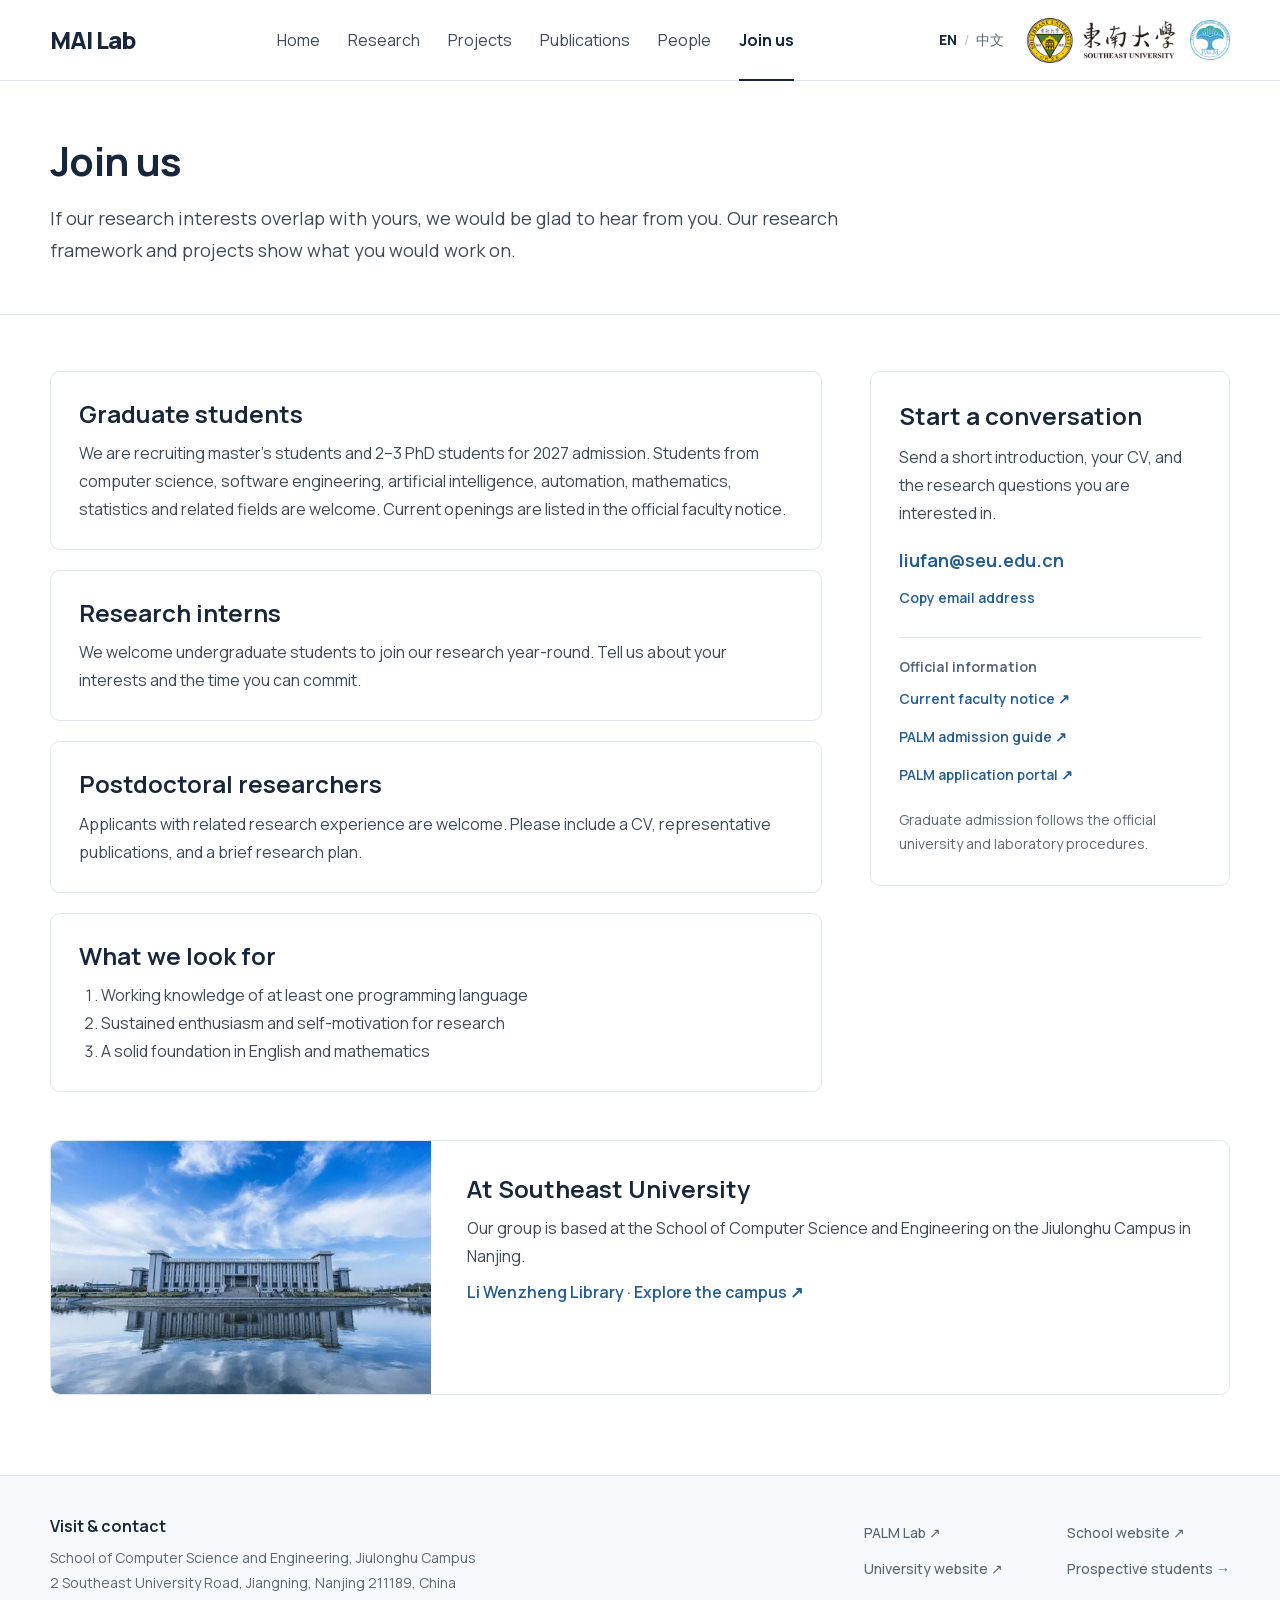
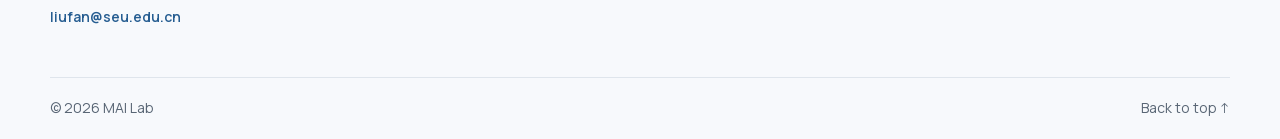
==== commit e0e88bcb: "Use MAI Lab as the website name" ====
--- a/join.html
+++ b/join.html
@@ -3,10 +3,10 @@
   <head>
     <meta charset="UTF-8" />
     <meta name="viewport" content="width=device-width, initial-scale=1" />
-    <title>Join us · MAI Group</title>
+    <title>Join us · MAI Lab</title>
     <meta name="description" content="Multimodal Autonomous Intelligence at PALM Lab, Southeast University. Research, projects, publications, people, and opportunities with Prof. Fan Liu." />
     <meta name="theme-color" content="#ffffff" />
-    <meta property="og:title" content="Join us · MAI Group" />
+    <meta property="og:title" content="Join us · MAI Lab" />
     <meta property="og:description" content="Multimodal Autonomous Intelligence at Southeast University" />
     <link rel="icon" href="assets/favicon.svg" type="image/svg+xml" />
     <link rel="stylesheet" href="assets/fonts.css" />
@@ -19,7 +19,7 @@
     <a data-en="Skip to content" data-zh="跳转到正文" href="#main" class="skip-link">Skip to content</a>
     <header class="site-header">
       <div class="container header-inner">
-        <a href="index.html" class="brand" aria-label="MAI Group home">MAI Group<span class="brand-dot" aria-hidden="true">.</span></a>
+        <a href="index.html" class="brand" aria-label="MAI Lab home">MAI Lab</a>
         <nav class="main-nav" id="main-nav" aria-label="Main navigation">
           <a data-en="Home" data-zh="首页" href="index.html">Home</a>
           <a data-en="Research" data-zh="研究方向" href="research.html">Research</a>
@@ -109,7 +109,7 @@
         </div>
       </div>
       <div class="container footer-bottom">
-        <p>© <span id="current-year">2026</span> MAI Group</p>
+        <p>© <span id="current-year">2026</span> MAI Lab</p>
         <a data-en="Back to top ↑" data-zh="返回顶部 ↑" href="#">Back to top ↑</a>
       </div>
     </footer>
--- a/style.css
+++ b/style.css
@@ -78,7 +78,6 @@
 .header-inner { position: relative; display: flex; align-items: center; gap: 32px; height: 80px; }
 .brand { color: var(--ink); font-size: var(--text-card); letter-spacing: -0.04em; font-weight: 800; white-space: nowrap; }
 .brand:hover { text-decoration: none; color: var(--accent); }
-.brand-dot { color: var(--accent); }
 .main-nav { display: flex; align-items: center; gap: 28px; flex: 1; justify-content: center; height: 100%; }
 .main-nav a { position: relative; display: flex; align-items: center; height: 100%; color: var(--body); font-size: var(--text-base); }
 .main-nav a:hover { color: var(--ink); text-decoration: none; }
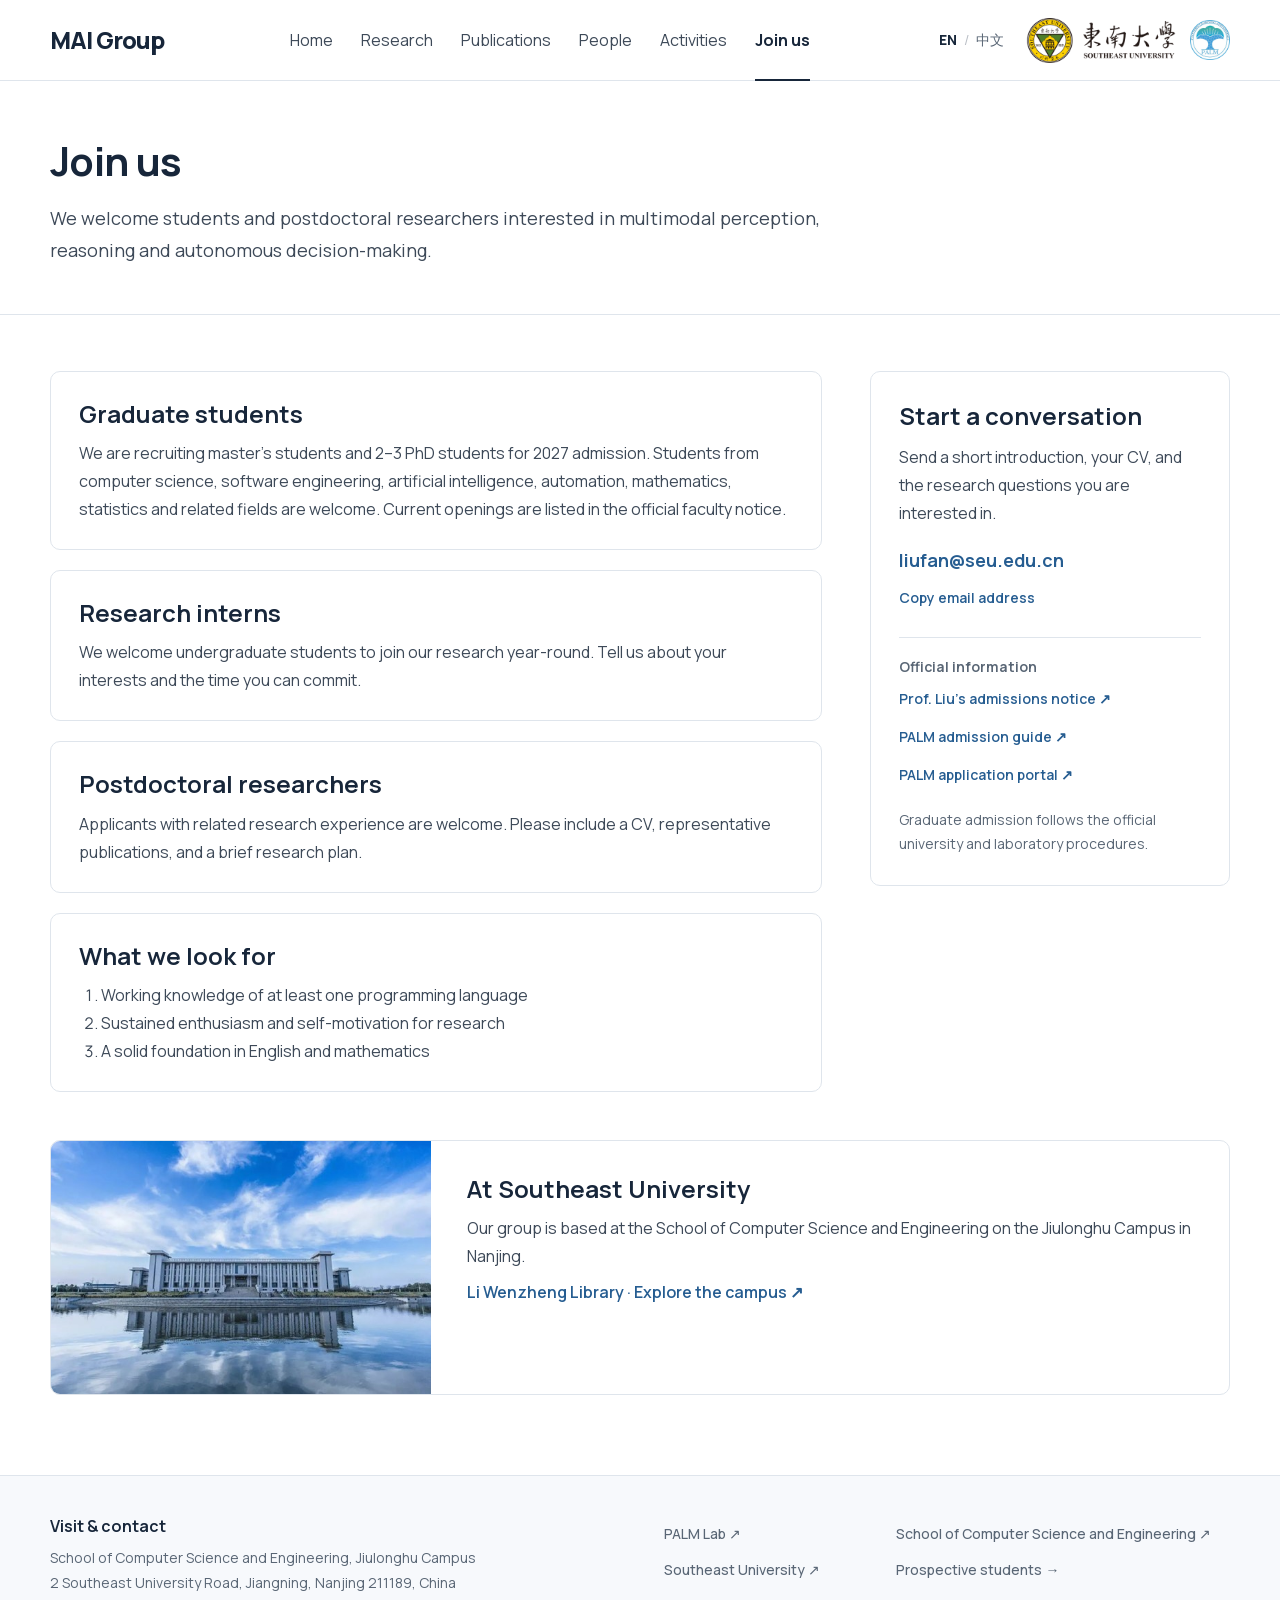
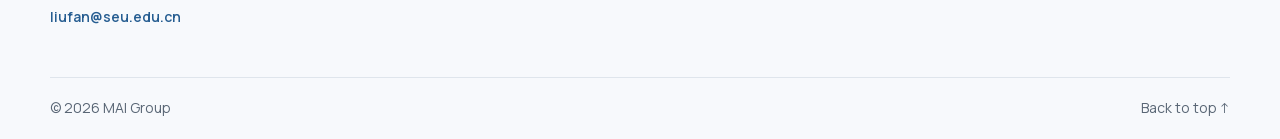
==== commit e033bde8: "Present MAI Group research and replace projects with group activities" ====
--- a/join.html
+++ b/join.html
@@ -3,10 +3,10 @@
   <head>
     <meta charset="UTF-8" />
     <meta name="viewport" content="width=device-width, initial-scale=1" />
-    <title>Join us · MAI Lab</title>
-    <meta name="description" content="Multimodal Autonomous Intelligence at PALM Lab, Southeast University. Research, projects, publications, people, and opportunities with Prof. Fan Liu." />
+    <title>Join us · MAI Group</title>
+    <meta name="description" content="MAI Group studies multimodal perception, semantic reasoning and autonomous decision-making within PALM Lab at Southeast University." />
     <meta name="theme-color" content="#ffffff" />
-    <meta property="og:title" content="Join us · MAI Lab" />
+    <meta property="og:title" content="Join us · MAI Group" />
     <meta property="og:description" content="Multimodal Autonomous Intelligence at Southeast University" />
     <link rel="icon" href="assets/favicon.svg" type="image/svg+xml" />
     <link rel="stylesheet" href="assets/fonts.css" />
@@ -19,13 +19,13 @@
     <a data-en="Skip to content" data-zh="跳转到正文" href="#main" class="skip-link">Skip to content</a>
     <header class="site-header">
       <div class="container header-inner">
-        <a href="index.html" class="brand" aria-label="MAI Lab home">MAI Lab</a>
+        <a href="index.html" class="brand" aria-label="MAI Group home">MAI Group</a>
         <nav class="main-nav" id="main-nav" aria-label="Main navigation">
           <a data-en="Home" data-zh="首页" href="index.html">Home</a>
           <a data-en="Research" data-zh="研究方向" href="research.html">Research</a>
-          <a data-en="Projects" data-zh="研究项目" href="projects.html">Projects</a>
           <a data-en="Publications" data-zh="研究成果" href="publications.html">Publications</a>
           <a data-en="People" data-zh="团队" href="people.html">People</a>
+          <a data-en="Activities" data-zh="组内活动" href="activities.html">Activities</a>
           <a data-en="Join us" data-zh="加入我们" href="join.html" class="active" aria-current="page">Join us</a>
         </nav>
         <div class="header-tools">
@@ -43,7 +43,7 @@
         <div class="container page-hero-inner">
 
           <h1 data-en="Join us" data-zh="加入我们" class="display">Join us</h1>
-          <p data-en="If our research interests overlap with yours, we would be glad to hear from you. Our research framework and projects show what you would work on." data-zh="如果你对我们的研究方向感兴趣，欢迎与我们交流。研究框架和研究项目两页介绍了你将参与的工作。" class="lead">If our research interests overlap with yours, we would be glad to hear from you. Our research framework and projects show what you would work on.</p>
+          <p data-en="We welcome students and postdoctoral researchers interested in multimodal perception, reasoning and autonomous decision-making." data-zh="欢迎对多模态感知、推理与自主决策感兴趣的同学和博士后加入课题组。" class="lead">We welcome students and postdoctoral researchers interested in multimodal perception, reasoning and autonomous decision-making.</p>
         </div>
       </section>
       <div class="container">
@@ -77,7 +77,7 @@
           <button data-en="Copy email address" data-zh="复制邮箱" id="copy-email" class="copy-button">Copy email address</button>
           <hr />
           <h3 data-en="Official information" data-zh="官方信息">Official information</h3>
-          <a data-en="Current faculty notice ↗" data-zh="教师主页招生信息 ↗" href="https://cs.seu.edu.cn/liufan/main.htm" class="text-link" target="_blank" rel="noopener noreferrer">Current faculty notice ↗</a>
+          <a data-en="Prof. Liu’s admissions notice ↗" data-zh="刘帆教授招生信息 ↗" href="https://cs.seu.edu.cn/liufan/main.htm" class="text-link" target="_blank" rel="noopener noreferrer">Prof. Liu’s admissions notice ↗</a>
           <a data-en="PALM admission guide ↗" data-zh="PALM 实验室申请指南 ↗" href="https://palm.seu.edu.cn/application.html" class="text-link" target="_blank" rel="noopener noreferrer">PALM admission guide ↗</a>
           <a data-en="PALM application portal ↗" data-zh="PALM 实验室申请入口 ↗" href="https://palmlab.cn/" class="text-link" target="_blank" rel="noopener noreferrer">PALM application portal ↗</a>
           <p data-en="Graduate admission follows the official university and laboratory procedures." data-zh="研究生录取遵循学校与实验室的正式流程。" class="contact-note">Graduate admission follows the official university and laboratory procedures.</p>
@@ -103,13 +103,13 @@
         </div>
         <div class="footer-links">
           <a data-en="PALM Lab ↗" data-zh="PALM 实验室 ↗" href="https://palm.seu.edu.cn/" class="text-link" target="_blank" rel="noopener noreferrer">PALM Lab ↗</a>
-          <a data-en="School website ↗" data-zh="学院官网 ↗" href="https://cs.seu.edu.cn/" class="text-link" target="_blank" rel="noopener noreferrer">School website ↗</a>
-          <a data-en="University website ↗" data-zh="学校官网 ↗" href="https://www.seu.edu.cn/" class="text-link" target="_blank" rel="noopener noreferrer">University website ↗</a>
+          <a data-en="School of Computer Science and Engineering ↗" data-zh="东南大学计算机科学与工程学院 ↗" href="https://cs.seu.edu.cn/csen/" data-url-en="https://cs.seu.edu.cn/csen/" data-url-zh="https://cs.seu.edu.cn/" class="text-link" target="_blank" rel="noopener noreferrer">School of Computer Science and Engineering ↗</a>
+          <a data-en="Southeast University ↗" data-zh="东南大学 ↗" href="https://www.seu.edu.cn/english/" data-url-en="https://www.seu.edu.cn/english/" data-url-zh="https://www.seu.edu.cn/" class="text-link" target="_blank" rel="noopener noreferrer">Southeast University ↗</a>
           <a data-en="Prospective students →" data-zh="申请与交流 →" href="join.html" class="text-link">Prospective students →</a>
         </div>
       </div>
       <div class="container footer-bottom">
-        <p>© <span id="current-year">2026</span> MAI Lab</p>
+        <p>© <span id="current-year">2026</span> MAI Group</p>
         <a data-en="Back to top ↑" data-zh="返回顶部 ↑" href="#">Back to top ↑</a>
       </div>
     </footer>
--- a/style.css
+++ b/style.css
@@ -71,7 +71,6 @@
 .plain-list a { font-weight: 650; }
 .plain-list span { display: block; font-size: var(--text-small); color: var(--muted); margin-top: 2px; line-height: 1.65; }
 .minor-heading { font-size: var(--text-small); font-weight: 650; letter-spacing: 0; text-transform: none; color: var(--muted); margin: 28px 0 2px; }
-.card-tags { font-size: var(--text-small); font-weight: 650; letter-spacing: 0; text-transform: none; color: var(--muted); }
 
 /* ---------- Header ---------- */
 .site-header { position: sticky; top: 0; z-index: 40; background: rgba(255, 255, 255, 0.97); -webkit-backdrop-filter: blur(10px); backdrop-filter: blur(10px); border-bottom: 1px solid var(--line); }
@@ -99,8 +98,9 @@
 .hero { position: relative; overflow: hidden; background: var(--surface); border-bottom: 1px solid var(--line); }
 .hero-inner { position: relative; padding: 64px 0 56px; }
 .hero h1 { font-size: var(--text-hero); line-height: 1.18; max-width: 800px; margin-top: 0; }
-.hero-lead { font-size: var(--text-lead); line-height: 1.75; color: var(--body); max-width: 760px; margin-top: 24px; }
-.hero-lead a { color: var(--ink); font-weight: 700; }
+.hero-lead { font-size: var(--text-lead); line-height: 1.75; color: var(--body); max-width: 84ch; margin-top: 24px; }
+.group-affiliation { margin-top: 14px; color: var(--muted); font-size: var(--text-base); }
+.group-affiliation a { color: var(--ink); font-weight: 650; }
 .hero-actions { display: flex; flex-wrap: wrap; gap: 12px; margin-top: 30px; }
 .pillars { list-style: none; margin: 56px 0 0; padding: 0; display: grid; grid-template-columns: repeat(3, minmax(0, 1fr)); gap: 20px; }
 .pillars a { display: block; height: 100%; padding: 22px 26px; color: var(--ink); background: rgba(255, 255, 255, 0.86); }
@@ -128,59 +128,24 @@
 /* Contain paper figures without cropping labels or changing their colors. */
 .frame { display: flex; align-items: center; justify-content: center; aspect-ratio: 16 / 9; padding: 20px; background: var(--frame); overflow: hidden; }
 .frame img { width: 100%; height: 100%; object-fit: contain; }
-.frame.is-natural { aspect-ratio: auto; padding: 32px; border-radius: var(--radius); }
-.frame.is-natural img { height: auto; max-height: 560px; }
 a.frame:hover { text-decoration: none; }
-/* Figures sit on white, so their own white backgrounds blend in; project cards give them more room. */
-.project-card .frame { border-bottom: 1px solid var(--line); }
-#project-list .frame { aspect-ratio: 16 / 10; padding: 14px; }
-.frame.is-natural { border: 1px solid var(--line); }
-
-/* ---------- Projects ---------- */
-.card-grid { display: grid; gap: 28px; }
-.card-grid.three { grid-template-columns: repeat(3, minmax(0, 1fr)); }
-.card-grid.two { grid-template-columns: repeat(2, minmax(0, 1fr)); gap: 32px; }
-/* Projects page: frontier topics that are not yet projects. */
-.direction-grid { list-style: none; margin: 0; padding: 0; display: grid; grid-template-columns: repeat(3, minmax(0, 1fr)); gap: 20px; }
-.direction-grid li { padding: 22px 24px; }
-.direction-grid h3 { font-size: var(--text-lead); }
-.direction-grid p { font-size: var(--text-base); line-height: 1.7; color: var(--body); margin-top: 6px; }
-.directions-cta { margin-top: 28px; }
-.project-card { display: flex; flex-direction: column; overflow: hidden; }
-.project-card-body { display: flex; flex-direction: column; flex: 1; padding: 22px 24px 22px; }
-.project-card h3 { font-size: var(--text-card); line-height: 1.25; margin-top: 8px; }
-.project-card h3 a { color: var(--ink); }
-.project-card h3 a:hover { color: var(--accent); text-decoration: none; }
-.card-text { color: var(--body); font-size: var(--text-base); line-height: 1.7; margin-top: 10px; }
-.card-meta { font-size: var(--text-small); color: var(--muted); margin-top: auto; padding-top: 16px; }
-.card-people { font-size: var(--text-small); margin-top: 2px; }
-.card-themes { font-size: var(--text-small); color: var(--accent); margin-top: 10px; line-height: 1.6; }
-.card-people a { font-weight: 600; }
-.funding-note { display: grid; grid-template-columns: 300px minmax(0, 1fr); gap: 48px; align-items: start; }
-.funding-note h2 { font-size: var(--text-section); margin-top: 8px; }
-.funding-note p { color: var(--body); max-width: 680px; }
-.project-detail { padding: 40px 0 72px; max-width: 980px; }
-.breadcrumb { font-size: var(--text-small); font-weight: 600; }
-.project-detail .card-tags { margin-top: 28px; }
-.project-detail h1 { font-size: var(--text-page); line-height: 1.12; margin-top: 10px; }
-.project-lead { font-size: var(--text-lead); line-height: 1.65; color: var(--body); margin-top: 16px; max-width: 820px; }
-.project-facts { font-size: var(--text-small); color: var(--muted); margin-top: 10px; }
-.project-figure { margin: 36px 0 44px; }
-.project-figure figcaption { font-size: var(--text-small); color: var(--muted); margin-top: 12px; }
-.project-block { display: grid; grid-template-columns: 200px minmax(0, 1fr); gap: 40px; border-top: 1px solid var(--line); padding: 30px 0; }
-.project-block h2 { font-size: var(--text-label); }
-.project-block p { color: var(--body); }
-.project-block p + p { margin-top: 12px; }
-.project-block .pub:first-child, .project-block .plain-list li:first-child { padding-top: 0; }
-/* Directions inside a project, each with its own short paper list. */
-.project-theme + .project-theme { margin-top: 30px; }
-.project-theme h3 { font-size: var(--text-lead); color: var(--ink); }
-.project-theme > p { margin-top: 4px; }
-.project-theme .pub-list { margin-top: 12px; }
-.project-theme .theme-ongoing { margin-top: 8px; font-size: var(--text-small); color: var(--muted); }
-.project-not-found { padding: 72px 0; }
-.project-not-found h1 { font-size: var(--text-section); }
-.project-not-found p { margin: 15px 0 25px; color: var(--body); }
+
+/* ---------- Group activities ---------- */
+.activity-brief { padding: 36px 0; }
+.activity-brief .section-head { align-items: center; margin-bottom: 0; }
+.activity-brief h2 { font-size: var(--text-card); margin-top: 0; }
+.activity-brief .lead { margin-top: 4px; }
+body[data-page="activities"] { min-height: 100vh; display: flex; flex-direction: column; }
+body[data-page="activities"] main { flex: 1; }
+.activity-list { padding-block: 40px 64px; }
+.activity-entry { padding-block: 24px; }
+.activity-entry + .activity-entry { border-top: 1px solid var(--line); }
+.activity-entry time, .activity-photos figcaption { font-size: var(--text-small); color: var(--muted); }
+.activity-entry h2 { font-size: var(--text-card); margin: 6px 0 12px; }
+.activity-entry p { max-width: 75ch; }
+.activity-photos { display: grid; grid-template-columns: repeat(auto-fit, minmax(min(100%, 280px), 1fr)); gap: 24px; margin-top: 20px; }
+.activity-photos img { max-height: 480px; object-fit: contain; }
+.activity-photos figcaption { margin-top: 6px; }
 
 /* ---------- Home: news, group, join ---------- */
 .news-grid { display: grid; grid-template-columns: 300px minmax(0, 1fr); gap: 48px; align-items: start; }
@@ -220,13 +185,6 @@
 .framework-meta .loop span[aria-hidden] { color: var(--accent); margin-right: 4px; }
 .framework-meta dt { font-size: var(--text-small); font-weight: 650; letter-spacing: 0; text-transform: none; color: var(--muted); }
 .framework-meta dd { color: var(--body); margin-top: 2px; }
-.framework-note { margin-top: 36px; max-width: 820px; border-left: 3px solid var(--accent); padding: 4px 0 4px 22px; font-size: var(--text-lead); line-height: 1.8; color: var(--body); }
-.timeline { list-style: none; margin: 0; padding: 0; display: grid; grid-template-columns: repeat(4, minmax(0, 1fr)); gap: 24px; }
-.timeline li { padding: 24px 26px; }
-.timeline .eyebrow { display: block; }
-.timeline strong { display: block; font-family: var(--display); font-size: var(--text-label); line-height: 1.3; margin-top: 10px; }
-.timeline p { font-size: var(--text-base); line-height: 1.7; color: var(--body); margin-top: 8px; }
-.timeline .timeline-works { font-size: var(--text-small); color: var(--muted); margin-top: 12px; }
 .area { position: relative; display: grid; grid-template-columns: minmax(0, 0.82fr) minmax(0, 1.18fr); gap: 48px; align-items: start; padding: 72px 0; }
 .area + .area { border-top: 1px solid var(--line); }
 .area h2 { font-size: var(--text-section); margin-top: 10px; }
@@ -315,9 +273,6 @@
 .person-interests { font-size: var(--text-small); color: var(--muted); margin-top: 6px; line-height: 1.65; }
 /* Let interests and affiliations wrap instead of truncating member information. */
 .person-card .person-interests, .person-card .person-institution { overflow-wrap: anywhere; }
-.person-project { font-size: var(--text-small); color: var(--muted); margin-top: 8px; line-height: 1.65; }
-.person-project span { margin-right: 6px; }
-.person-project a { font-weight: 650; }
 .person-info .resource-links { column-gap: 15px; row-gap: 0; margin-top: 6px; }
 .person-year { font-size: var(--text-small); font-weight: 700; color: var(--accent); margin-top: 6px; line-height: 1.5; }
 /* Link icons in the style of MMLab@NTU: one glyph per profile, accent colour, no labels. */
@@ -351,12 +306,12 @@
 
 /* ---------- Footer, toast, dialog ---------- */
 .site-footer { background: var(--subtle); border-top: 1px solid var(--line); }
-.footer-grid { display: grid; grid-template-columns: 1fr auto; gap: 48px; padding: 40px 0; }
+.footer-grid { display: grid; grid-template-columns: repeat(2, minmax(0, 1fr)); gap: 48px; padding: 40px 0; }
 .footer-grid h2 { font-size: var(--text-base); margin-bottom: 10px; }
 .footer-grid p, .footer-links a { font-size: var(--text-small); color: var(--muted); }
 .email-link { font-size: var(--text-small); display: inline-block; margin-top: 10px; min-height: 32px; font-weight: 600; }
-.footer-links { display: grid; grid-template-columns: 1fr 1fr; column-gap: 40px; align-content: start; }
-.footer-links .text-link { min-height: 36px; font-weight: 500; }
+.footer-links { display: grid; grid-template-columns: 1fr 1.6fr; column-gap: 24px; align-content: start; }
+.footer-links .text-link { min-height: 36px; font-weight: 500; line-height: 1.55; padding-block: 6px; }
 .footer-bottom { display: flex; justify-content: space-between; gap: 24px; border-top: 1px solid var(--line); padding: 18px 0; font-size: var(--text-small); color: var(--muted); }
 .footer-bottom a { color: var(--muted); }
 .toast { position: fixed; bottom: 24px; left: 50%; transform: translateX(-50%); max-width: calc(100% - 40px); background: var(--ink); color: #fff; border-radius: 6px; font-size: var(--text-small); padding: 10px 18px; z-index: 100; display: none; }
@@ -380,7 +335,6 @@
   .main-nav { gap: 22px; }
   .seu-logo { width: 128px; }
   .hero h1 { font-size: var(--text-hero); }
-  .card-grid.three { gap: 22px; }
   .steps { gap: 36px; }
   .steps li + li::before { left: -27px; }
   .area { gap: 44px; }
@@ -389,8 +343,6 @@
 
 /* The single-row header folds into a menu before it runs out of room. */
 @media (max-width: 1040px) {
-  .direction-grid { grid-template-columns: repeat(2, minmax(0, 1fr)); }
-  .timeline { grid-template-columns: repeat(2, minmax(0, 1fr)); }
   .people-preview { grid-template-columns: repeat(4, minmax(0, 1fr)); }
   .header-inner { justify-content: space-between; }
   .menu-toggle { display: flex; }
@@ -399,8 +351,7 @@
   .main-nav a { height: auto; min-height: 46px; font-size: var(--text-base); }
   .main-nav a.active::after { display: none; }
   .header-tools { margin-left: auto; }
-  .card-grid.three { grid-template-columns: repeat(2, minmax(0, 1fr)); }
-  .news-grid, .funding-note { grid-template-columns: 1fr; gap: 20px; }
+  .news-grid { grid-template-columns: 1fr; gap: 20px; }
   .framework-meta { grid-template-columns: 1fr 1fr; }
   .framework-meta .loop { grid-column: 1 / -1; }
 }
@@ -414,10 +365,8 @@
   .steps { grid-template-columns: 1fr; gap: 40px; }
   .steps li + li::before { content: "↓"; left: 28px; top: -32px; transform: none; }
   .framework-meta { grid-template-columns: 1fr; }
-  .timeline { grid-template-columns: 1fr; gap: 16px; }
   .area { grid-template-columns: 1fr; gap: 28px; padding: 56px 0; }
   .area-figure { max-width: 760px; }
-  .card-grid.two { grid-template-columns: 1fr; }
   .join-cta { flex-direction: column; align-items: flex-start; padding: 32px; }
   .join-layout { grid-template-columns: 1fr; }
   .contact-panel { position: static; }
@@ -427,11 +376,9 @@
   .faculty-portrait { width: 150px; height: 186px; }
   .people-grid { grid-template-columns: 1fr; }
   .faculty-facts { grid-template-columns: 1fr; gap: 16px; }
-  .project-block { grid-template-columns: 1fr; gap: 14px; }
 }
 
 @media (max-width: 640px) {
-  .direction-grid { grid-template-columns: 1fr; }
   html { scroll-padding-top: 116px; }
   .container { width: calc(100% - 32px); }
   .header-inner { display: grid; grid-template-columns: 1fr auto auto; height: auto; gap: 0 12px; padding-block: 8px; }
@@ -455,7 +402,6 @@
   .section { padding: 56px 0; }
   .section-head { margin-bottom: 26px; }
   .section-head h2, .area h2 { font-size: var(--text-section); }
-  .card-grid.three { grid-template-columns: 1fr; }
   .news-list { padding: 4px 20px; }
   .news-list article { grid-template-columns: 1fr; gap: 2px; }
   .news-list time { line-height: 24px; }
@@ -472,12 +418,8 @@
   .result-count { margin-left: 0; }
   .pub-section-head h2 { font-size: var(--text-card); }
   .pub-title { font-size: var(--text-base); }
-  .project-detail { padding-top: 28px; }
-  .project-detail h1 { font-size: var(--text-section); }
-  .project-lead { font-size: var(--text-lead); }
-  .frame.is-natural { padding: 14px; }
   .footer-grid { grid-template-columns: 1fr; gap: 22px; padding: 32px 0; }
-  .footer-links { grid-template-columns: 1fr 1fr; gap: 0 24px; }
+  .footer-links { grid-template-columns: 1fr; gap: 0; }
   .footer-bottom { flex-wrap: wrap; }
 }
 
@@ -488,9 +430,6 @@
 /* Shared research and publication details. */
 .related-topics { font-size: var(--text-small); color: var(--muted); margin-top: 4px; }
 .work-type { font-size: var(--text-small); color: var(--muted); }
-.card-tags a { color: inherit; }
-.card-tags a:hover { color: var(--accent); }
-.milestone-year { font-size: var(--text-label); font-weight: 700; color: var(--ink); }
 .area-results .minor-heading { margin-top: 28px; font-size: var(--text-lead); color: var(--ink); }
 .area-results .pub { padding-block: 20px; }
 .pub-group { font-size: var(--text-base); color: var(--ink); }
